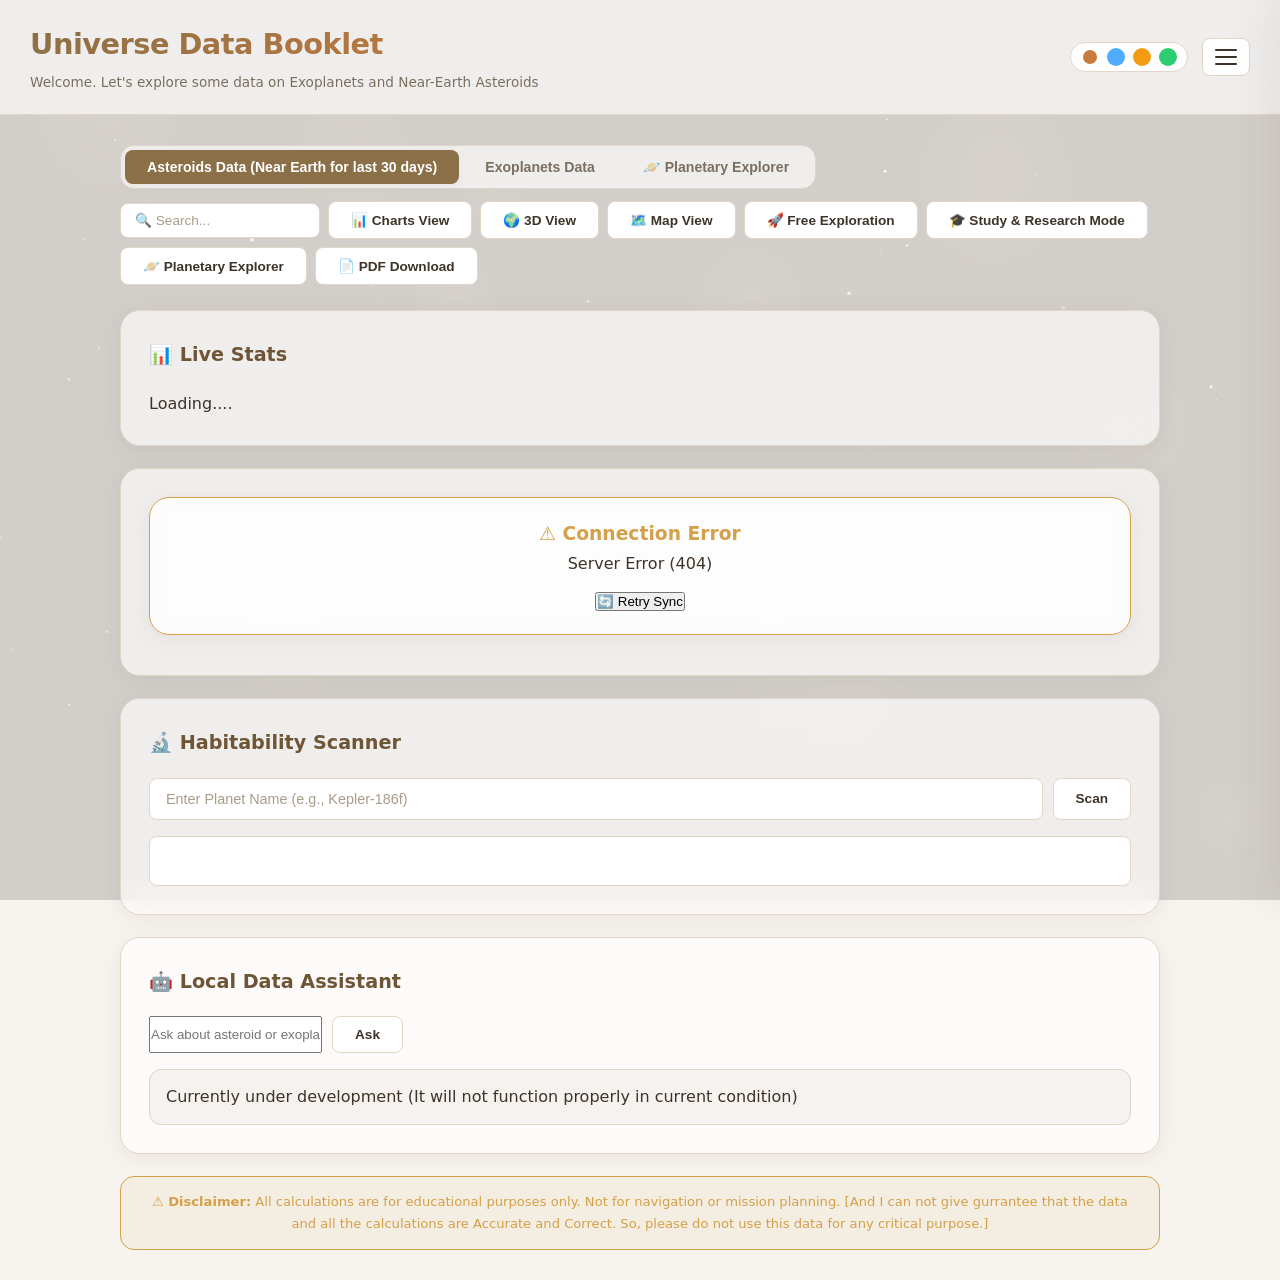
==== src/frontend/index.html @ 30be0bc5 "Render Planetary Explorer as a native in-page tab - Add '🪐 Planetary Explorer' tab to the data-panel" ====
<!DOCTYPE html>
<html lang="en" data-theme="cream">
<head>
    <meta charset="UTF-8">
    <meta name="viewport" content="width=device-width, initial-scale=1.0">
    <title>Universe Data Booklet</title>
    <meta name="description" content="Interactive explorer for Near-Earth Asteroids and Exoplanets">
    <link rel="stylesheet" href="style.css">
</head>
<body>
    <canvas id="cosmos-canvas"></canvas>

    <nav class="topbar">
        <div class="topbar-left">
            <h1>Universe Data Booklet</h1>
            <p>Welcome. Let's explore some data on Exoplanets and Near-Earth Asteroids</p>
        </div>
        <div class="topbar-right">
<div class="theme-switcher">
                <button class="theme-dot active" data-theme="cream" onclick="setTheme('cream')" title="Cream" style="background:#c97b3c"></button>
                <button class="theme-dot" data-theme="neon" onclick="setTheme('neon')" title="Neon" style="background:#4facfe"></button>
                <button class="theme-dot" data-theme="solar" onclick="setTheme('solar')" title="Solar" style="background:#f39c12"></button>
                <button class="theme-dot" data-theme="lab" onclick="setTheme('lab')" title="Lab" style="background:#2ecc71"></button>
            </div>
            <button id="hamburger" class="hamburger" onclick="toggleSidebar()" aria-label="Toggle Settings">
                <span></span><span></span><span></span>
            </button>
        </div>
    </nav>

    <div class="layout">
        <main class="main-content">
            <section class="controls-section">
                <div class="tab-group">
                    <button class="tab-btn active" onclick="switchTab('asteroids')">Asteroids Data (Near Earth for last 30 days)</button>
                    <button class="tab-btn" onclick="switchTab('exoplanets')">Exoplanets Data</button>
                    <button class="tab-btn" onclick="switchTab('planetary')">🪐 Planetary Explorer</button>
                </div>
                <div class="action-group">
                    <input type="text" id="search-input" class="search-input" placeholder="🔍 Search..." oninput="handleSearch(this.value)">
                    <button class="action-btn" onclick="showChart()">📊 Charts View</button>
                    <button class="action-btn" onclick="toggle3DView()">🌍 3D View</button>
                    <button class="action-btn" onclick="showMap()">🗺️ Map View</button>
<button class="action-btn" onclick="openExplorerGame()">🚀 Free Exploration</button>
                <button class="action-btn" onclick="openStudyModal()">🎓 Study & Research Mode</button>
                <button class="action-btn" onclick="switchTab('planetary')">🪐 Planetary Explorer</button>
                <button class="action-btn" onclick="exportPDF()">📄 PDF Download</button>
                </div>
            </section>

            <section class="glass-panel stats-panel">
                <h2>📊 Live Stats</h2>
                <div id="stats-display">Loading....</div>
            </section>

            <section class="glass-panel data-panel">
                <div id="data-container"><div class="skeleton"></div></div>
                <div id="planetary-container" class="planetary-container" style="display:none;">
                    <iframe id="planetary-iframe" class="planetary-iframe" src="/pb/" title="Planetary Explorer (Project Base)" loading="lazy"></iframe>
                </div>
            </section>

            <section class="glass-panel habitability-panel">
                <h2>🔬 Habitability Scanner</h2>
                <div class="scanner-input">
                    <input type="text" id="planet-input" placeholder="Enter Planet Name (e.g., Kepler-186f)">
                    <button class="action-btn scan-btn" onclick="checkHabitability()">Scan</button>
                </div>
                <div id="habitability-result"></div>
            </section>

            <section class="glass-panel local-chat-panel">
                <h2>🤖 Local Data Assistant</h2>
                <div class="scanner-input">
                    <input type="text" id="chat-input" placeholder="Ask about asteroid or exoplanet data...">
                    <button class="action-btn scan-btn" onclick="askLocalChat()">Ask</button>
                </div>
                <div id="chat-result" class="chat-result">Currently under development (It will not function properly in current condition)</div>
            </section>

            <footer class="disclaimer">
                ⚠️ <strong>Disclaimer:</strong> All calculations are for educational purposes only. Not for navigation or mission planning. [And I can not give gurrantee that the data and all the calculations are Accurate and Correct. So, please do not use this data for any critical purpose.]<br>
            </footer>
        </main>

        <aside class="settings-sidebar" id="settings-sidebar">
            <div class="sidebar-header">
                <h2>⚙️ Settings</h2>
                <button class="close-btn" onclick="toggleSidebar()" aria-label="Close">✕</button>
            </div>

            <div class="settings-group">
                <h3>🎨 Themes</h3>
                <div class="density-options">
                    <button class="density-btn theme-btn active" data-theme="cream" onclick="setTheme('cream')">🍦 Cream</button>
                    <button class="density-btn theme-btn" data-theme="neon" onclick="setTheme('neon')">🌃 Neon</button>
                    <button class="density-btn theme-btn" data-theme="solar" onclick="setTheme('solar')">☀️ Solar</button>
                    <button class="density-btn theme-btn" data-theme="lab" onclick="setTheme('lab')">🧪 Lab</button>
                </div>
            </div>

            <div class="settings-group">
                <h3>📐 Density</h3>
                <div class="density-options">
                    <button class="density-btn" onclick="setDensity('comfortable')">Comfortable</button>
                    <button class="density-btn active" onclick="setDensity('compact')">Compact</button>
                </div>
            </div>

            <div class="settings-group">
                <h3>🔔 Notifications</h3>
                <label class="toggle-switch">
                    <input type="checkbox" id="live-updates" checked>
                    <span class="toggle-slider"></span>
                    <span class="toggle-label">Live Updates</span>
                </label>
                <label class="toggle-switch">
                    <input type="checkbox" id="sound-alerts">
                    <span class="toggle-slider"></span>
                    <span class="toggle-label">Sound Alerts</span>
                </label>
            </div>

            <div class="settings-group">
                <P>This website is fully open-source. The full source code is available at My GitHub Repository. To check, review and see the repository; click <a href="https://github.com/MDSUWasi/Universe-Data-Booklet"> Here.</a></P>

            <div class="settings-group">
                <h3>ℹ️ About</h3>
                <p class="about-text">Universe Data Booklet (V10.0.0.0.1)<br>Educational tool for astronomy enthusiasts.<br><br>
                Data sources:<br>
                • NASA NEO API (free & public)<br>
                • NASA Exoplanet Archive (free & public)</p>
            </div>

            <div class="sidebar-footer">
                <small>Made with 💜 for Curiosity & 💜 for Universe</small>
            </div>
        </aside>

        <div class="overlay" id="overlay" onclick="toggleSidebar()"></div>
    </div>

    <div class="modal-overlay" id="detail-modal" onclick="closeModal()">
        <div class="modal-content" onclick="event.stopPropagation()">
            <button class="close-btn modal-close" onclick="closeModal()">✕</button>
            <div id="modal-body"></div>
        </div>
    </div>

    <div class="modal-overlay" id="chart-modal" onclick="closeChartModal()">
        <div class="modal-content modal-lg" onclick="event.stopPropagation()">
            <button class="close-btn modal-close" onclick="closeChartModal()">✕</button>
            <h2 class="modal-title">📊 Charts View</h2>
            <div class="chart-modal-body">
                <canvas id="chart-canvas"></canvas>
            </div>
        </div>
    </div>

    <div class="modal-overlay" id="three-modal" onclick="closeThreeModal()">
        <div class="modal-content modal-lg" onclick="event.stopPropagation()">
            <button class="close-btn modal-close" onclick="closeThreeModal()">✕</button>
            <h2 class="modal-title">🌍 3D View</h2>
            <div class="three-modal-body">
                <div id="three-view-container"></div>
            </div>
        </div>
    </div>

    <div class="modal-overlay" id="map-modal" onclick="closeMapModal()">
        <div class="modal-content modal-lg" onclick="event.stopPropagation()">
            <button class="close-btn modal-close" onclick="closeMapModal()">✕</button>
            <h2 class="modal-title">🗺️ Map View</h2>
            <div class="map-modal-body" id="map-container"></div>
        </div>
    </div>

    <div class="modal-overlay" id="explorer-modal" onclick="closeExplorerGame()">
        <div class="modal-content modal-lg explorer-modal" onclick="event.stopPropagation()">
            <button class="close-btn modal-close" onclick="closeExplorerGame()">✕</button>
            <h2 class="modal-title">🚀 Exploration Game (Currently a prototype)</h2>
            <div class="explorer-layout">
                <div class="explorer-canvas-wrap">
                    <canvas id="explorer-canvas" width="900" height="520"></canvas>
                </div>
                <div class="explorer-sidebar">
                    <div id="explorer-status" class="explorer-status">Use the ship freely and explore the sector.</div>
                    <div class="explorer-mini-panel">
                        <strong>Controls</strong>
                        <p>WASD / Arrow keys to fly</p>
                        <p>Hold Shift for a boost</p>
                        <p>Approach objects to scan them</p>
                        <div class="explorer-sector-buttons">
                            <button class="mini-sector-btn" onclick="setExplorerSector('Solar System')">Solar System</button>
                            <button class="mini-sector-btn" onclick="setExplorerSector('Sirius Expanse')">Sirius Expanse</button>
                            <button class="mini-sector-btn" onclick="setExplorerSector('Kepler Reach')">Kepler Reach</button>
                            <button class="mini-sector-btn" onclick="setExplorerSector('Alpha Sector')">Alpha Sector</button>
                            <button class="mini-sector-btn" onclick="setExplorerSector('Proxima Deep')">Proxima Deep</button>
                            <button class="mini-sector-btn" onclick="setExplorerSector('TRAPPIST Frontier')">TRAPPIST Frontier</button>
                            <button class="mini-sector-btn" onclick="setExplorerSector('Wolf 1061 Region')">Wolf 1061 Region</button>
                            <button class="mini-sector-btn" onclick="setExplorerSector('Outer Reaches')">Outer Reaches</button>
                        </div>
                    </div>
                    <div id="explorer-data" class="explorer-data">Nothing in range.</div>
                    <div id="explorer-log" class="explorer-log"></div>
                    <div id="explorer-upgrades" class="explorer-upgrades">
                        <h4>⚡ Ship Upgrades (Under Development)</h4>
                        <div id="upgrades-panel"></div>
                    </div>
                </div>
            </div>
        </div>
    </div>

    <div class="modal-overlay" id="study-modal" onclick="closeStudyModal()">
        <div class="modal-content modal-lg" onclick="event.stopPropagation()">
            <button class="close-btn modal-close" onclick="closeStudyModal()">✕</button>
            <h2 class="modal-title">🎓 Study & Research Mode</h2>
            <div class="study-tabs">
                <button class="study-tab-btn active" data-tab="flashcards" onclick="switchStudyTab('flashcards')">📚 Flashcards</button>
                <button class="study-tab-btn" data-tab="quiz" onclick="switchStudyTab('quiz')">🧠 Quiz</button>
                <button class="study-tab-btn" data-tab="challenges" onclick="switchStudyTab('challenges')">🎮 Challenges</button>
                <button class="study-tab-btn" data-tab="compare" onclick="switchStudyTab('compare')">⚖️ Compare</button>
                <button class="study-tab-btn" data-tab="progress" onclick="switchStudyTab('progress')">🏆 Progress</button>
                <button class="study-tab-btn" data-tab="discover" onclick="switchStudyTab('discover')">🔬 Discover</button>
            </div>
            <div class="study-body">
                <div class="study-pane" id="study-flashcards"><div id="flashcard-area"><p style="text-align:center;color:var(--text-muted);padding:20px;">Loading...</p></div></div>
                <div class="study-pane" id="study-quiz" style="display:none;"><div id="quiz-area"></div></div>
                <div class="study-pane" id="study-challenges" style="display:none;"><div id="challenges-area"></div></div>
                <div class="study-pane" id="study-compare" style="display:none;"><div id="compare-area"></div></div>
                <div class="study-pane" id="study-progress" style="display:none;"><div id="progress-area"></div></div>
                <div class="study-pane" id="study-discover" style="display:none;"><div id="discover-area"></div></div>
            </div>
        </div>
    </div>

    <script src="lib/chart.min.js"></script>
    <script src="lib/jspdf.min.js"></script>
    <script src="lib/jspdf.autotable.min.js"></script>
    <script src="lib/three.min.js"></script>

    <script src="charts_view.js"></script>
    <script src="three_view.js"></script>

    <script src="animations.js"></script>
    <script src="js/pdf.js"></script>
    <script src="app.js"></script>
    <script src="study.js"></script>

    <script>
        function toggleSidebar() {
            document.getElementById('settings-sidebar').classList.toggle('open');
            document.getElementById('overlay').classList.toggle('active');
            document.getElementById('hamburger').classList.toggle('active');
        }
    </script>
</body>
</html>
---- src/frontend/style.css ----
:root {
  --bg-body: #f7f3ee;
  --bg-main: #fbf8f4;
  --bg-panel: rgba(255, 255, 255, 0.65);
  --bg-panel-solid: #ffffff;
  --bg-sidebar: #efe8de;
  --bg-hover: rgba(180, 150, 120, 0.12);
  --primary: #8b6f47;
  --primary-light: #a8896b;
  --primary-dark: #6d5535;
  --accent: #c97b3c;
  --accent-light: #e09b5e;
  --text-primary: #3d3328;
  --text-secondary: #7a6e5f;
  --text-muted: #a99c89;
  --text-chart: #efe8de;          
  --border-color: #e0d5c7;
  --border-hover: #cbb9a5;
  --chart-grid: rgb(248, 232, 207);  
  --shadow-sm: 0 2px 8px rgba(120, 100, 80, 0.06);
  --shadow-md: 0 4px 20px rgba(120, 100, 80, 0.1);
  --shadow-lg: 0 8px 40px rgba(120, 100, 80, 0.14);
  --radius-sm: 8px;
  --radius-md: 14px;
  --radius-lg: 20px;
  --gradient-title: linear-gradient(135deg, #8b6f47, #c97b3c);
  --success: #5a9e6f;
  --warning: #d4a04a;
  --danger: #c6605a;
}

*, *::before, *::after {
  margin: 0;
  padding: 0;
  box-sizing: border-box;
}

html { 
  scroll-behavior: smooth; 
}

body {
  font-family: 'Inter', 'Segoe UI', system-ui, sans-serif;
  background: var(--bg-body);
  color: var(--text-primary);
  line-height: 1.7;
  min-height: 100vh;
  overflow-x: hidden;
}

#cosmos-canvas {
  position: fixed;
  inset: 0;
  z-index: 0;
  opacity: 0.15;
  pointer-events: none;
}

.topbar {
  display: flex;
  align-items: center;
  justify-content: space-between;
  padding: 20px 30px;
  background: var(--bg-panel);
  backdrop-filter: blur(16px);
  -webkit-backdrop-filter: blur(16px);
  border-bottom: 1px solid var(--border-color);
  position: sticky;
  top: 0;
  z-index: 50;
}

.topbar-left h1 {
  font-size: 1.8rem;
  font-weight: 800;
  background: var(--gradient-title);
  -webkit-background-clip: text;
  -webkit-text-fill-color: transparent;
  background-clip: text;
  letter-spacing: -0.5px;
}

.topbar-left p {
  font-size: 0.85rem;
  color: var(--text-secondary);
  margin-top: 2px;
}

.hamburger {
  display: flex;
  flex-direction: column;
  gap: 5px;
  background: var(--bg-panel-solid);
  border: 1px solid var(--border-color);
  border-radius: var(--radius-sm);
  padding: 10px 12px;
  cursor: pointer;
  z-index: 60;
}

.hamburger span {
  width: 22px;
  height: 2px;
  background: var(--text-primary);
  border-radius: 2px;
  transition: all 0.3s ease;
}

.hamburger:hover {
  border-color: var(--primary);
  box-shadow: var(--shadow-sm);
}

.hamburger.active span:nth-child(1) {
  transform: rotate(45deg) translate(5px, 5px);
}
.hamburger.active span:nth-child(2) {
  opacity: 0;
}
.hamburger.active span:nth-child(3) {
  transform: rotate(-45deg) translate(5px, -5px);
}

.layout {
  display: flex;
  position: relative;
  min-height: calc(100vh - 80px);
}

.main-content {
  flex: 1;
  padding: 30px;
  max-width: 1100px;
  margin: 0 auto;
  width: 100%;
  z-index: 1;
}

.controls-section {
  display: flex;
  align-items: center;
  justify-content: space-between;
  margin-bottom: 25px;
  flex-wrap: wrap;
  gap: 12px;
}

.tab-group {
  display: flex;
  gap: 4px;
  background: var(--bg-panel);
  backdrop-filter: blur(8px);
  border: 1px solid var(--border-color);
  border-radius: var(--radius-md);
  padding: 4px;
}

.tab-btn {
  padding: 9px 22px;
  background: transparent;
  border: none;
  color: var(--text-secondary);
  border-radius: var(--radius-sm);
  cursor: pointer;
  font-size: 0.88rem;
  font-weight: 600;
}

.tab-btn:hover {
  color: var(--text-primary);
  background: var(--bg-hover);
}

.tab-btn.active {
  background: var(--primary);
  color: #fff;
  box-shadow: var(--shadow-sm);
}

.action-btn {
  padding: 10px 22px;
  background: var(--bg-panel-solid);
  border: 1px solid var(--border-color);
  color: var(--text-primary);
  border-radius: var(--radius-sm);
  cursor: pointer;
  font-size: 0.85rem;
  font-weight: 600;
}

.action-btn:hover {
  background: var(--primary);
  color: #fff;
  border-color: var(--primary);
  box-shadow: var(--shadow-md);
  transform: translateY(-1px);
}

.glass-panel {
  background: var(--bg-panel);
  backdrop-filter: blur(14px);
  -webkit-backdrop-filter: blur(14px);
  border: 1px solid var(--border-color);
  border-radius: var(--radius-lg);
  padding: 28px;
  margin-bottom: 22px;
  box-shadow: var(--shadow-md);
}

.glass-panel:hover {
  border-color: var(--border-hover);
  box-shadow: var(--shadow-lg);
}

.glass-panel h2 {
  font-size: 1.2rem;
  font-weight: 700;
  color: var(--primary-dark);
  margin-bottom: 18px;
}

.explorer-modal {
  max-width: 1100px;
}

.explorer-layout {
  display: grid;
  grid-template-columns: 2fr 1fr;
  gap: 18px;
}

.explorer-canvas-wrap {
  background: rgba(15, 25, 42, 0.88);
  border: 1px solid var(--border-color);
  border-radius: 14px;
  overflow: hidden;
}

#explorer-canvas {
  width: 100%;
  height: 520px;
  display: block;
  background: radial-gradient(circle at center, rgba(25, 42, 74, 0.85), rgba(2, 7, 17, 1));
}

.explorer-sidebar {
  display: flex;
  flex-direction: column;
  gap: 12px;
}

.explorer-status,
.explorer-data,
.explorer-log,
.explorer-mini-panel {
  background: rgba(255,255,255,0.04);
  border: 1px solid var(--border-color);
  border-radius: 12px;
  padding: 14px 16px;
  color: var(--text-primary);
  line-height: 1.6;
}

.explorer-status {
  font-weight: 700;
}

.explorer-mini-panel {
  background: rgba(112, 214, 255, 0.06);
}

.explorer-mini-panel strong {
  display: block;
  margin-bottom: 6px;
}

.explorer-sector-buttons {
  display: flex;
  flex-wrap: wrap;
  gap: 8px;
  margin-top: 12px;
}

.mini-sector-btn {
  background: rgba(112, 214, 255, 0.12);
  border: 1px solid var(--border-color);
  border-radius: 999px;
  color: var(--text-primary);
  padding: 7px 12px;
  cursor: pointer;
  font-size: 0.78rem;
}

.mini-sector-btn:hover {
  background: rgba(112, 214, 255, 0.2);
}

.explorer-data h3 {
  margin-bottom: 10px;
  color: var(--primary-dark);
}

.explorer-data .data-grid {
  display: grid;
  gap: 6px;
  font-size: 0.92rem;
}

.explorer-log {
  min-height: 120px;
  max-height: 220px;
  overflow: auto;
}

.explorer-log h4 {
  margin-bottom: 8px;
  color: var(--primary-dark);
}

.explorer-log ul {
  list-style: none;
  display: grid;
  gap: 8px;
  font-size: 0.9rem;
}

.explorer-log li {
  border-bottom: 1px solid rgba(255,255,255,0.06);
  padding-bottom: 5px;
}

.explorer-upgrades {
  background: rgba(126, 240, 163, 0.08);
  border: 1px solid rgba(126, 240, 163, 0.3);
  border-radius: 12px;
  padding: 14px 16px;
  margin-top: 12px;
  color: var(--text-primary);
}

.explorer-upgrades h4 {
  margin-bottom: 10px;
  color: var(--primary-dark);
  font-size: 0.95rem;
}

#upgrades-panel {
  display: grid;
  gap: 10px;
}

.upgrade-item {
  display: flex;
  align-items: center;
  gap: 8px;
  padding: 8px;
  background: rgba(255,255,255,0.06);
  border-radius: 8px;
  font-size: 0.85rem;
}

.upgrade-name {
  flex: 1;
  font-weight: 600;
  color: var(--text-primary);
}

.upgrade-level {
  background: rgba(112, 214, 255, 0.2);
  padding: 3px 8px;
  border-radius: 4px;
  font-size: 0.75rem;
  font-weight: 700;
  color: var(--primary-dark);
}

.upgrade-btn {
  background: rgba(201, 123, 60, 0.3);
  border: 1px solid var(--accent);
  color: var(--accent);
  padding: 4px 8px;
  border-radius: 4px;
  font-size: 0.75rem;
  font-weight: 600;
  cursor: pointer;
  transition: all 0.2s;
}

.upgrade-btn:hover:not(.disabled) {
  background: rgba(201, 123, 60, 0.5);
  transform: translateY(-1px);
}

.upgrade-btn.disabled {
  opacity: 0.5;
  cursor: not-allowed;
  color: var(--text-muted);
  border-color: var(--border-color);
  background: transparent;
}

.local-chat-panel .chat-result {
  margin-top: 16px;
  padding: 14px 16px;
  border-radius: 12px;
  background: rgba(139, 111, 71, 0.06);
  border: 1px solid var(--border-color);
  color: var(--text-primary);
  line-height: 1.6;
}

#stats-display {
  display: grid;
  grid-template-columns: repeat(auto-fit, minmax(160px, 1fr));
  gap: 14px;
}

.stat-card {
  background: var(--bg-panel-solid);
  border: 1px solid var(--border-color);
  border-radius: var(--radius-md);
  padding: 18px 16px;
  text-align: center;
}

.stat-card:hover {
  border-color: var(--primary);
  transform: translateY(-2px);
  box-shadow: var(--shadow-sm);
}

.stat-card .label {
  font-size: 0.75rem;
  color: var(--text-muted);
  text-transform: uppercase;
  letter-spacing: 0.5px;
  margin-bottom: 6px;
}

.stat-card .value {
  font-size: 1.7rem;
  font-weight: 800;
  color: var(--accent);
}

.stat-card .change {
  font-size: 0.78rem;
  margin-top: 4px;
  font-weight: 600;
}

.change.positive { color: var(--success); }
.change.negative { color: var(--danger); }

#data-container {
  min-height: 150px;
}

/* Planetary Explorer (Project Base) embedded as a native in-page tab. */
.planetary-container {
  width: 100%;
}
.planetary-iframe {
  width: 100%;
  height: calc(100vh - 260px);
  min-height: 720px;
  border: 1px solid var(--border-color);
  border-radius: var(--radius-lg);
  background: var(--bg-panel-solid);
  box-shadow: var(--shadow-md);
}
@media (max-width: 900px) {
  .planetary-iframe {
    height: calc(100vh - 320px);
    min-height: 560px;
  }
}

.data-item {
  background: var(--bg-panel-solid);
  border: 1px solid var(--border-color);
  border-left: 3px solid var(--primary);
  border-radius: var(--radius-md);
  padding: 16px 20px;
  margin-bottom: 12px;
}

.data-item:hover {
  border-left-color: var(--accent);
  box-shadow: var(--shadow-sm);
  transform: translateX(3px);
}

.data-item h3 {
  color: var(--primary-dark);
  font-size: 1.05rem;
  margin-bottom: 6px;
}

.data-item p {
  color: var(--text-secondary);
  font-size: 0.9rem;
}

.data-item .metadata {
  display: flex;
  gap: 12px;
  margin-top: 10px;
  flex-wrap: wrap;
}

.data-item .tag {
  background: var(--bg-sidebar);
  color: var(--primary-dark);
  padding: 3px 12px;
  border-radius: 20px;
  font-size: 0.72rem;
  font-weight: 600;
}

.chart-panel {
  height: 380px;
  display: flex;
  align-items: center;
  justify-content: center;
  background: var(--bg-panel-solid);
  border: 1px solid var(--border-color);
  border-radius: var(--radius-md);
}

.chart-panel canvas {
  max-width: 100%;
  max-height: 100%;
}

.scanner-input {
  display: flex;
  gap: 10px;
  margin-bottom: 16px;
}

#planet-input {
  flex: 1;
  padding: 12px 16px;
  background: var(--bg-panel-solid);
  border: 1px solid var(--border-color);
  border-radius: var(--radius-sm);
  color: var(--text-primary);
  font-size: 0.9rem;
}

#planet-input::placeholder {
  color: var(--text-muted);
}

#planet-input:focus {
  border-color: var(--primary);
  box-shadow: 0 0 0 3px rgba(139, 111, 71, 0.1);
  outline: none;
}

.scan-btn {
  white-space: nowrap;
}

#habitability-result {
  padding: 16px;
  border-radius: var(--radius-sm);
  background: var(--bg-panel-solid);
  min-height: 50px;
  border: 1px solid var(--border-color);
}

.result-success { 
  border-color: var(--success); 
  background: rgba(90, 158, 111, 0.08); 
  color: var(--success); 
}
.result-warning { 
  border-color: var(--warning); 
  background: rgba(212, 160, 74, 0.08); 
  color: var(--warning); 
}
.result-danger  { 
  border-color: var(--danger);  
  background: rgba(198, 96, 90, 0.08);  
  color: var(--danger); 
}

.disclaimer {
  background: rgba(212, 160, 74, 0.08);
  border: 1px solid var(--warning);
  color: var(--warning);
  padding: 14px 20px;
  border-radius: var(--radius-md);
  font-size: 0.82rem;
  text-align: center;
  margin-top: 10px;
}

.settings-sidebar {
  position: fixed;
  top: 0;
  right: 0;
  width: 340px;
  max-width: 85vw;
  height: 100vh;
  background: var(--bg-sidebar);
  border-left: 1px solid var(--border-color);
  box-shadow: -8px 0 40px rgba(120, 100, 80, 0.12);
  transform: translateX(100%);
  transition: transform 0.35s cubic-bezier(0.4, 0, 0.2, 1);
  z-index: 200;
  overflow-y: auto;
  display: flex;
  flex-direction: column;
}

.settings-sidebar.open {
  transform: translateX(0);
}

.settings-sidebar::-webkit-scrollbar { 
  width: 6px; 
}
.settings-sidebar::-webkit-scrollbar-track { 
  background: transparent; 
}
.settings-sidebar::-webkit-scrollbar-thumb { 
  background: var(--border-color); border-radius: 3px; 
}

.sidebar-header {
  display: flex;
  align-items: center;
  justify-content: space-between;
  padding: 24px;
  border-bottom: 1px solid var(--border-color);
}

.sidebar-header h2 {
  font-size: 1.25rem;
  font-weight: 700;
  color: var(--primary-dark);
}

.close-btn {
  background: var(--bg-panel-solid);
  border: 1px solid var(--border-color);
  border-radius: 50%;
  width: 34px;
  height: 34px;
  cursor: pointer;
  color: var(--text-secondary);
  font-size: 1rem;
  display: flex;
  align-items: center;
  justify-content: center;
}

.close-btn:hover {
  background: var(--danger);
  color: #fff;
  border-color: var(--danger);
}

.settings-group {
  padding: 22px 24px;
  border-bottom: 1px solid var(--border-color);
}

.settings-group h3 {
  font-size: 0.78rem;
  text-transform: uppercase;
  letter-spacing: 0.8px;
  color: var(--text-muted);
  margin-bottom: 14px;
  font-weight: 700;
}

.density-options {
  display: flex;
  gap: 8px;
}

.density-btn {
  flex: 1;
  padding: 8px;
  background: var(--bg-panel-solid);
  border: 1px solid var(--border-color);
  border-radius: var(--radius-sm);
  cursor: pointer;
  color: var(--text-secondary);
  font-size: 0.82rem;
  font-weight: 500;
}

.density-btn:hover {
  border-color: var(--primary);
}

.density-btn.active {
  background: var(--primary);
  color: #fff;
  border-color: var(--primary);
}

.toggle-switch {
  display: flex;
  align-items: center;
  gap: 12px;
  margin-bottom: 12px;
  cursor: pointer;
}

.toggle-switch input {
  display: none;
}

.toggle-slider {
  width: 42px;
  height: 24px;
  background: var(--border-color);
  border-radius: 12px;
  position: relative;
  flex-shrink: 0;
}

.toggle-slider::after {
  content: '';
  position: absolute;
  top: 3px;
  left: 3px;
  width: 18px;
  height: 18px;
  background: #fff;
  border-radius: 50%;
  box-shadow: 0 1px 4px rgba(0, 0, 0, 0.2);
}

.toggle-switch input:checked + .toggle-slider {
  background: var(--primary);
}

.toggle-switch input:checked + .toggle-slider::after {
  transform: translateX(18px);
}

.toggle-label {
  font-size: 0.88rem;
  color: var(--text-secondary);
}

.about-text {
  font-size: 0.85rem;
  color: var(--text-secondary);
  line-height: 1.6;
}

.sidebar-footer {
  margin-top: auto;
  padding: 20px 24px;
  border-top: 1px solid var(--border-color);
  text-align: center;
}

.sidebar-footer small {
  color: var(--text-muted);
  font-size: 0.78rem;
}

.overlay {
  position: fixed;
  inset: 0;
  background: rgba(60, 50, 40, 0.4);
  backdrop-filter: blur(2px);
  opacity: 0;
  pointer-events: none;
  transition: opacity 0.3s ease;
  z-index: 150;
}

.overlay.active {
  opacity: 1;
  pointer-events: all;
}

@keyframes fadeInUp {
  from { 
    opacity: 0; 
    transform: translateY(12px); 
  }
  to   { 
    opacity: 1; 
    transform: translateY(0); 
  }
}

@keyframes pulse {
  0%, 100% { 
    opacity: 1; 
  }
  50%      { 
    opacity: 0.4; 
  }
}

.loading {
  animation: pulse 1.5s infinite;
  color: var(--text-muted);
}

::-webkit-scrollbar { 
  width: 8px; 
}
::-webkit-scrollbar-track { 
  background: var(--bg-body); 
}
::-webkit-scrollbar-thumb { 
  background: var(--border-color); 
  border-radius: 4px; 
}
::-webkit-scrollbar-thumb:hover { 
  background: var(--primary-light); 
}

button:focus-visible,
input:focus-visible {
  outline: 2px solid var(--accent);
  outline-offset: 2px;
}

@media (max-width: 900px) {
  .main-content { 
    padding: 20px; 
  }
  .topbar { 
    padding: 16px 20px; 
  }
  .topbar-left h1 { 
    font-size: 1.4rem; 
  }
  .topbar-left p { 
    font-size: 0.78rem; 
  }
  .glass-panel { 
    padding: 20px; 
  }
  #stats-display { 
    grid-template-columns: repeat(auto-fit, minmax(130px, 1fr)); 
  }
}

@media (max-width: 600px) {
  .controls-section { 
    flex-direction: column; 
    align-items: stretch; 
  }
  .tab-group { 
    width: 100%; 
  }
  .tab-btn { 
    flex: 1; 
  }
  .action-btn { 
    width: 100%; 
    text-align: center; 
  }
  .scanner-input { 
    flex-direction: column; 
  }
  .scan-btn { 
    width: 100%; 
  }
  #stats-display { 
    grid-template-columns: 1fr 1fr; 
  }
  .stat-card .value { 
    font-size: 1.3rem; 
  }
  .settings-sidebar { 
    width: 100%; 
  }
}

@media (max-width: 400px) {
  #stats-display { 
    grid-template-columns: 1fr; 
  }
  .topbar-left h1 { 
    font-size: 1.2rem; 
  }
}

html[data-theme="neon"] {
  --bg-body: #0b1020;
  --bg-main: #0e1428;
  --bg-panel: rgba(20, 30, 60, 0.6);
  --bg-panel-solid: #141d3a;
  --bg-sidebar: #0d1528;
  --bg-hover: rgba(79, 172, 254, 0.12);
  --primary: #4facfe;
  --primary-light: #7cc4ff;
  --primary-dark: #2d7fd4;
  --accent: #a96bff;
  --accent-light: #c99aff;
  --text-primary: #e8f0ff;
  --text-secondary: #9fb3d1;
  --text-muted: #66789b;
  --text-chart: #e8f0ff;
  --border-color: rgba(120, 160, 220, 0.22);
  --border-hover: rgba(120, 180, 255, 0.45);
  --chart-grid: rgba(120, 160, 220, 0.18);
  --shadow-sm: 0 2px 10px rgba(0, 0, 0, 0.4);
  --shadow-md: 0 6px 24px rgba(0, 0, 0, 0.5);
  --shadow-lg: 0 10px 48px rgba(0, 0, 0, 0.55);
  --gradient-title: linear-gradient(135deg, #4facfe, #a96bff);
  --success: #39d98a;
  --warning: #ffb648;
  --danger: #ff5d73;
}

html[data-theme="solar"] {
  --bg-body: #1a1206;
  --bg-main: #221809;
  --bg-panel: rgba(60, 42, 18, 0.6);
  --bg-panel-solid: #2e2111;
  --bg-sidebar: #201708;
  --bg-hover: rgba(243, 156, 18, 0.14);
  --primary: #f39c12;
  --primary-light: #f7b955;
  --primary-dark: #c47f0a;
  --accent: #e67e22;
  --accent-light: #f0985a;
  --text-primary: #ffe8c7;
  --text-secondary: #c9aa7e;
  --text-muted: #8a704d;
  --text-chart: #ffe8c7;
  --border-color: rgba(200, 150, 60, 0.25);
  --border-hover: rgba(243, 156, 18, 0.5);
  --chart-grid: rgba(200, 150, 60, 0.2);
  --gradient-title: linear-gradient(135deg, #f39c12, #e67e22);
  --success: #6fcf97;
  --warning: #ffb648;
  --danger: #eb5757;
}

html[data-theme="lab"] {
  --bg-body: #071a12;
  --bg-main: #0a2118;
  --bg-panel: rgba(16, 48, 36, 0.6);
  --bg-panel-solid: #0e2b20;
  --bg-sidebar: #081b13;
  --bg-hover: rgba(46, 204, 113, 0.14);
  --primary: #2ecc71;
  --primary-light: #58db91;
  --primary-dark: #1f9d54;
  --accent: #1abc9c;
  --accent-light: #48d9bd;
  --text-primary: #e6f7ee;
  --text-secondary: #9fc7b2;
  --text-muted: #67907c;
  --text-chart: #e6f7ee;
  --border-color: rgba(70, 160, 120, 0.25);
  --border-hover: rgba(46, 204, 113, 0.5);
  --chart-grid: rgba(70, 160, 120, 0.2);
  --gradient-title: linear-gradient(135deg, #2ecc71, #1abc9c);
  --success: #2ecc71;
  --warning: #f1c40f;
  --danger: #e74c3c;
}

.topbar-right {
  display: flex;
  align-items: center;
  gap: 14px;
}

.theme-switcher {
  display: flex;
  gap: 8px;
  background: var(--bg-panel-solid);
  border: 1px solid var(--border-color);
  border-radius: 20px;
  padding: 5px 10px;
}

.theme-dot {
  width: 18px;
  height: 18px;
  border-radius: 50%;
  border: 2px solid transparent;
  cursor: pointer;
  transition: transform 0.2s ease, border-color 0.2s ease;
}

.theme-dot:hover { 
  transform: scale(1.2); 
}
.theme-dot.active { 
  border-color: #fff; 
  box-shadow: 0 0 8px rgba(255,255,255,0.6); 
}

.action-group {
  display: flex;
  align-items: center;
  gap: 8px;
  flex-wrap: wrap;
}

.search-input {
  padding: 9px 14px;
  background: var(--bg-panel-solid);
  border: 1px solid var(--border-color);
  border-radius: var(--radius-sm);
  color: var(--text-primary);
  font-size: 0.85rem;
  min-width: 160px;
}

.search-input::placeholder { 
  color: var(--text-muted); 
}
.search-input:focus {
  border-color: var(--primary);
  box-shadow: 0 0 0 3px rgba(79, 172, 254, 0.15);
  outline: none;
}

#data-container table {
  width: 100%;
  border-collapse: collapse;
  font-size: 0.88rem;
}

#data-container thead th {
  text-align: left;
  padding: 12px 14px;
  background: var(--bg-sidebar);
  color: var(--text-secondary);
  font-weight: 700;
  text-transform: uppercase;
  font-size: 0.72rem;
  letter-spacing: 0.5px;
  border-bottom: 2px solid var(--border-color);
}

#data-container tbody td {
  padding: 11px 14px;
  border-bottom: 1px solid var(--border-color);
  color: var(--text-primary);
}

#data-container tbody tr { 
  cursor: pointer; 
  transition: background 0.2s ease; 
}
#data-container tbody tr:hover { 
  background: var(--bg-hover); 
}

.badge {
  display: inline-block;
  padding: 3px 12px;
  border-radius: 20px;
  font-size: 0.72rem;
  font-weight: 700;
}

.badge.danger { 
  background: var(--danger); 
  color: #fff; 
}
.badge.success { 
  background: var(--success); 
  color: #07131c; 
}

.skeleton {
  height: 56px;
  border-radius: var(--radius-md);
  background: linear-gradient(90deg, var(--bg-hover) 25%, var(--bg-panel-solid) 50%, var(--bg-hover) 75%);
  background-size: 200% 100%;
  animation: shimmer 1.4s ease-in-out infinite;
  margin-bottom: 10px;
}

@keyframes shimmer {
  0% { 
    background-position: 200% 0; 
  }
  100% { 
    background-position: -200% 0; 
  }
}

.three-panel {
  height: 480px;
  position: relative;
  overflow: hidden;
  background: radial-gradient(ellipse at center, var(--bg-panel-solid), var(--bg-body));
}

#three-view-container {
  width: 100%;
  height: 100%;
  cursor: grab;
  position: relative;
}

#three-view-container:active { 
  cursor: grabbing; 
}

/* Controls/ theme and UI for three.js.*/ 

.three-tooltip {
  position: absolute;
  pointer-events: none;
  z-index: 10;
  background: rgba(15, 20, 35, 0.92);
  color: #fff;
  border: 1px solid rgba(255,255,255,0.2);
  border-radius: 8px;
  padding: 8px 12px;
  font-size: 0.78rem;
  max-width: 240px;
  box-shadow: 0 6px 24px rgba(0,0,0,0.4);
  backdrop-filter: blur(4px);
}

.three-tt-name {
  font-weight: 700;
  font-size: 0.85rem;
  margin-bottom: 4px;
  color: #ffd27f;
}

.three-tt-row {
  color: #cfd8ea;
  line-height: 1.5;
}

.three-tt-hint {
  margin-top: 6px;
  font-size: 0.7rem;
  color: rgba(255,255,255,0.45);
  font-style: italic;
}

.three-legend {
  position: absolute;
  bottom: 12px;
  left: 12px;
  z-index: 9;
  background: rgba(15, 20, 35, 0.75);
  border: 1px solid rgba(255,255,255,0.15);
  border-radius: 10px;
  padding: 10px 14px;
  font-size: 0.72rem;
  color: #cfd8ea;
  pointer-events: none;
  backdrop-filter: blur(4px);
  line-height: 1.6;
}

.three-legend-item {
  display: flex;
  align-items: center;
  gap: 7px;
}

.three-legend-item .dot {
  width: 10px;
  height: 10px;
  border-radius: 50%;
  flex-shrink: 0;
}

.three-legend-note {
  margin-top: 6px;
  font-size: 0.66rem;
  color: rgba(255,255,255,0.5);
  border-top: 1px solid rgba(255,255,255,0.12);
  padding-top: 6px;
}

.three-controls {
  position: absolute;
  top: 10px;
  right: 10px;
  z-index: 9;
  display: flex;
  align-items: center;
  gap: 5px;
  background: rgba(15, 20, 35, 0.75);
  border: 1px solid rgba(255,255,255,0.15);
  border-radius: 10px;
  padding: 6px 8px;
  backdrop-filter: blur(4px);
}

.three-ctl-btn {
  background: transparent;
  border: 1px solid rgba(255,255,255,0.2);
  color: #cfd8ea;
  border-radius: 6px;
  padding: 4px 8px;
  font-size: 0.72rem;
  cursor: pointer;
  transition: all 0.2s ease;
}

.three-ctl-btn:hover {
  background: rgba(255,255,255,0.15);
  border-color: #ffd27f;
  color: #ffd27f;
}

.three-ctl-btn.off {
  opacity: 0.5;
}

.three-ctl-speed {
  color: #ffd27f;
  font-size: 0.72rem;
  font-weight: 700;
  min-width: 34px;
  text-align: center;
}

.modal-overlay {
  position: fixed;
  inset: 0;
  background: rgba(0, 0, 0, 0.55);
  backdrop-filter: blur(4px);
  -webkit-backdrop-filter: blur(4px);
  opacity: 0;
  pointer-events: none;
  transition: opacity 0.3s ease;
  z-index: 300;
  display: flex;
  align-items: center;
  justify-content: center;
}

.modal-overlay.open {
  opacity: 1;
  pointer-events: all;
}

.modal-content {
  background: var(--bg-panel-solid);
  border: 1px solid var(--border-color);
  border-radius: var(--radius-lg);
  padding: 32px;
  max-width: 520px;
  width: 90%;
  max-height: 80vh;
  overflow-y: auto;
  position: relative;
  box-shadow: var(--shadow-lg);
  transform: translateY(12px);
  transition: transform 0.3s ease;
}

.modal-overlay.open .modal-content { 
  transform: translateY(0); 
}

.modal-content.modal-lg {
  max-width: 860px;
  width: 92%;
  padding: 28px;
}

.modal-title {
  color: var(--primary-dark);
  font-size: 1.25rem;
  font-weight: 700;
  margin-bottom: 16px;
  padding-right: 36px;
}

.chart-modal-body,
.three-modal-body,
.map-modal-body {
  width: 100%;
  height: 460px;
  background: var(--bg-panel);
  border: 1px solid var(--border-color);
  border-radius: var(--radius-md);
  overflow: hidden;
  position: relative;
}

.map-modal-body canvas {
  width: 100%;
  height: 100%;
  display: block;
}

@media (max-width: 600px) {
  .chart-modal-body,
  .three-modal-body,
  .map-modal-body { 
    height: 320px; 
  }
  .modal-content.modal-lg { 
    width: 96%; 
    padding: 20px; 
  }
}

.modal-close {
  position: absolute;
  top: 14px;
  right: 14px;
}

.modal-content h2 {
  color: var(--primary-dark);
  margin-bottom: 18px;
  font-size: 1.4rem;
}

.detail-grid {
  display: grid;
  grid-template-columns: 1fr 1fr;
  gap: 10px;
}

.detail-grid > div {
  background: var(--bg-panel);
  border: 1px solid var(--border-color);
  border-radius: var(--radius-sm);
  padding: 10px 14px;
  display: flex;
  flex-direction: column;
  gap: 4px;
}

.detail-label {
  font-size: 0.7rem;
  text-transform: uppercase;
  letter-spacing: 0.5px;
  color: var(--text-muted);
  font-weight: 700;
}

@media (max-width: 600px) {
  .detail-grid { 
    grid-template-columns: 1fr; 
  }
  .action-group { 
    width: 100%; 
  }
  .search-input { 
    flex: 1; 
    min-width: 120px; 
  }
}

/* This part is only for study */

.study-tabs {
  display: flex;
  gap: 4px;
  flex-wrap: wrap;
  background: var(--bg-panel);
  border: 1px solid var(--border-color);
  border-radius: var(--radius-md);
  padding: 4px;
  margin-bottom: 18px;
}

.study-tab-btn {
  padding: 8px 14px;
  background: transparent;
  border: none;
  color: var(--text-secondary);
  border-radius: var(--radius-sm);
  cursor: pointer;
  font-size: 0.8rem;
  font-weight: 600;
  transition: all 0.2s ease;
}

.study-tab-btn:hover {
  color: var(--text-primary);
  background: var(--bg-hover);
}

.study-tab-btn.active {
  background: var(--primary);
  color: #fff;
  box-shadow: var(--shadow-sm);
}

.study-body {
  min-height: 360px;
  max-height: 60vh;
  overflow-y: auto;
  padding-right: 4px;
}

#flashcard-area {
  display: flex;
  flex-direction: column;
  align-items: center;
  padding: 10px 0;
}

.flashcard {
  width: 100%;
  max-width: 420px;
  height: 240px;
  perspective: 1000px;
  cursor: pointer;
  margin-bottom: 18px;
}

.flashcard-inner {
  position: relative;
  width: 100%;
  height: 100%;
  text-align: center;
  transition: transform 0.6s;
  transform-style: preserve-3d;
}

.flashcard.flipped .flashcard-inner {
  transform: rotateY(180deg);
}

.flashcard-face {
  position: absolute;
  width: 100%;
  height: 100%;
  backface-visibility: hidden;
  -webkit-backface-visibility: hidden;
  display: flex;
  flex-direction: column;
  align-items: center;
  justify-content: center;
  border-radius: var(--radius-md);
  border: 1px solid var(--border-color);
  box-shadow: var(--shadow-md);
  padding: 20px;
}

.flashcard-front {
  background: linear-gradient(135deg, var(--bg-panel-solid), var(--bg-sidebar));
}

.flashcard-back {
  background: linear-gradient(135deg, var(--primary), var(--primary-dark));
  color: #fff;
  transform: rotateY(180deg);
}

.flashcard-hint {
  position: absolute;
  top: 10px;
  right: 14px;
  font-size: 0.68rem;
  color: var(--text-muted);
}

.flashcard-title {
  font-size: 1.5rem;
  font-weight: 800;
  color: var(--primary-dark);
}

.flashcard-back .flashcard-title {
  color: #fff;
}

.flashcard-body {
  font-size: 0.98rem;
  line-height: 2;
  font-weight: 600;
}

.flashcard-nav {
  display: flex;
  align-items: center;
  gap: 14px;
}

.flashcard-counter {
  font-size: 0.85rem;
  color: var(--text-secondary);
  font-weight: 600;
}

.quiz-progress {
  height: 6px;
  background: var(--bg-sidebar);
  border-radius: 3px;
  margin-bottom: 14px;
  overflow: hidden;
}

.quiz-progress-bar {
  height: 100%;
  background: var(--accent);
  border-radius: 3px;
  transition: width 0.4s ease;
}

.quiz-meta {
  font-size: 0.82rem;
  color: var(--text-muted);
  font-weight: 600;
  margin-bottom: 10px;
}

.quiz-question {
  font-size: 1.1rem;
  font-weight: 700;
  color: var(--text-primary);
  margin-bottom: 16px;
  line-height: 1.5;
}

.quiz-options {
  display: grid;
  grid-template-columns: 1fr 1fr;
  gap: 10px;
  margin-bottom: 14px;
}

.quiz-option {
  padding: 12px 16px;
  background: var(--bg-panel-solid);
  border: 1px solid var(--border-color);
  border-radius: var(--radius-sm);
  color: var(--text-primary);
  font-size: 0.88rem;
  font-weight: 600;
  cursor: pointer;
  text-align: left;
  transition: all 0.2s ease;
}

.quiz-option:hover {
  border-color: var(--accent);
  transform: translateY(-1px);
}

.quiz-option.correct {
  background: var(--success);
  color: #fff;
  border-color: var(--success);
}

.quiz-option.wrong {
  background: var(--danger);
  color: #fff;
  border-color: var(--danger);
}

.quiz-feedback {
  padding: 12px 16px;
  border-radius: var(--radius-sm);
  font-size: 0.9rem;
  margin-bottom: 10px;
}

.quiz-feedback.ok {
  background: rgba(90, 158, 111, 0.12);
  color: var(--success);
  border: 1px solid var(--success);
}

.quiz-feedback.bad {
  background: rgba(198, 96, 90, 0.12);
  color: var(--danger);
  border: 1px solid var(--danger);
}

.result-ring {
  width: 110px;
  height: 110px;
  border-radius: 50%;
  background: conic-gradient(var(--accent) var(--pct), var(--bg-sidebar) 0);
  display: flex;
  align-items: center;
  justify-content: center;
  margin: 16px auto;
}

.result-ring span {
  width: 82px;
  height: 82px;
  background: var(--bg-panel-solid);
  border-radius: 50%;
  display: flex;
  align-items: center;
  justify-content: center;
  font-weight: 800;
  font-size: 1.3rem;
  color: var(--primary-dark);
}

.compare-picker {
  display: flex;
  flex-wrap: wrap;
  gap: 8px;
  justify-content: center;
  margin-bottom: 8px;
}

.compare-chip {
  padding: 7px 14px;
  background: var(--bg-panel-solid);
  border: 1px solid var(--border-color);
  border-radius: 20px;
  color: var(--text-secondary);
  font-size: 0.8rem;
  cursor: pointer;
  transition: all 0.2s ease;
}

.compare-chip:hover {
  border-color: var(--accent);
}

.compare-chip.active {
  background: var(--primary);
  color: #fff;
  border-color: var(--primary);
}

#compare-chart-wrap {
  position: relative;
  background: var(--bg-panel);
  border: 1px solid var(--border-color);
  border-radius: var(--radius-md);
  padding: 10px;
}

.progress-list {
  display: flex;
  flex-direction: column;
  gap: 10px;
  margin-bottom: 14px;
}

.progress-card {
  background: var(--bg-panel-solid);
  border: 1px solid var(--border-color);
  border-radius: var(--radius-md);
  padding: 14px 18px;
}

.progress-name {
  font-weight: 700;
  color: var(--primary-dark);
  font-size: 0.92rem;
  margin-bottom: 4px;
}

.progress-score {
  font-size: 0.85rem;
  color: var(--text-secondary);
  margin-bottom: 8px;
}

.progress-bar {
  height: 6px;
  background: var(--bg-sidebar);
  border-radius: 3px;
  overflow: hidden;
  margin-bottom: 6px;
}

.progress-bar div {
  height: 100%;
  background: var(--accent);
  border-radius: 3px;
}

.discover-list {
  display: flex;
  flex-direction: column;
  gap: 12px;
}

.discover-card {
  display: flex;
  gap: 14px;
  background: var(--bg-panel-solid);
  border: 1px solid var(--border-color);
  border-left: 3px solid var(--accent);
  border-radius: var(--radius-md);
  padding: 16px;
  transition: all 0.2s ease;
}

.discover-card:hover {
  transform: translateX(3px);
  box-shadow: var(--shadow-sm);
  border-left-color: var(--primary);
}

.discover-icon {
  font-size: 1.6rem;
  flex-shrink: 0;
}

.discover-title {
  font-weight: 700;
  color: var(--primary-dark);
  margin-bottom: 4px;
  font-size: 0.95rem;
}

.discover-body {
  color: var(--text-primary);
  font-size: 0.88rem;
  line-height: 1.6;
}

.discover-detail {
  color: var(--text-muted);
  font-size: 0.78rem;
  margin-top: 4px;
  font-style: italic;
}

@media (max-width: 600px) {
  .quiz-options { 
    grid-template-columns: 1fr; 
  }
  .flashcard { 
    height: 200px; 
  }
  .study-tab-btn { 
    padding: 7px 10px; 
    font-size: 0.72rem; 
  }
}
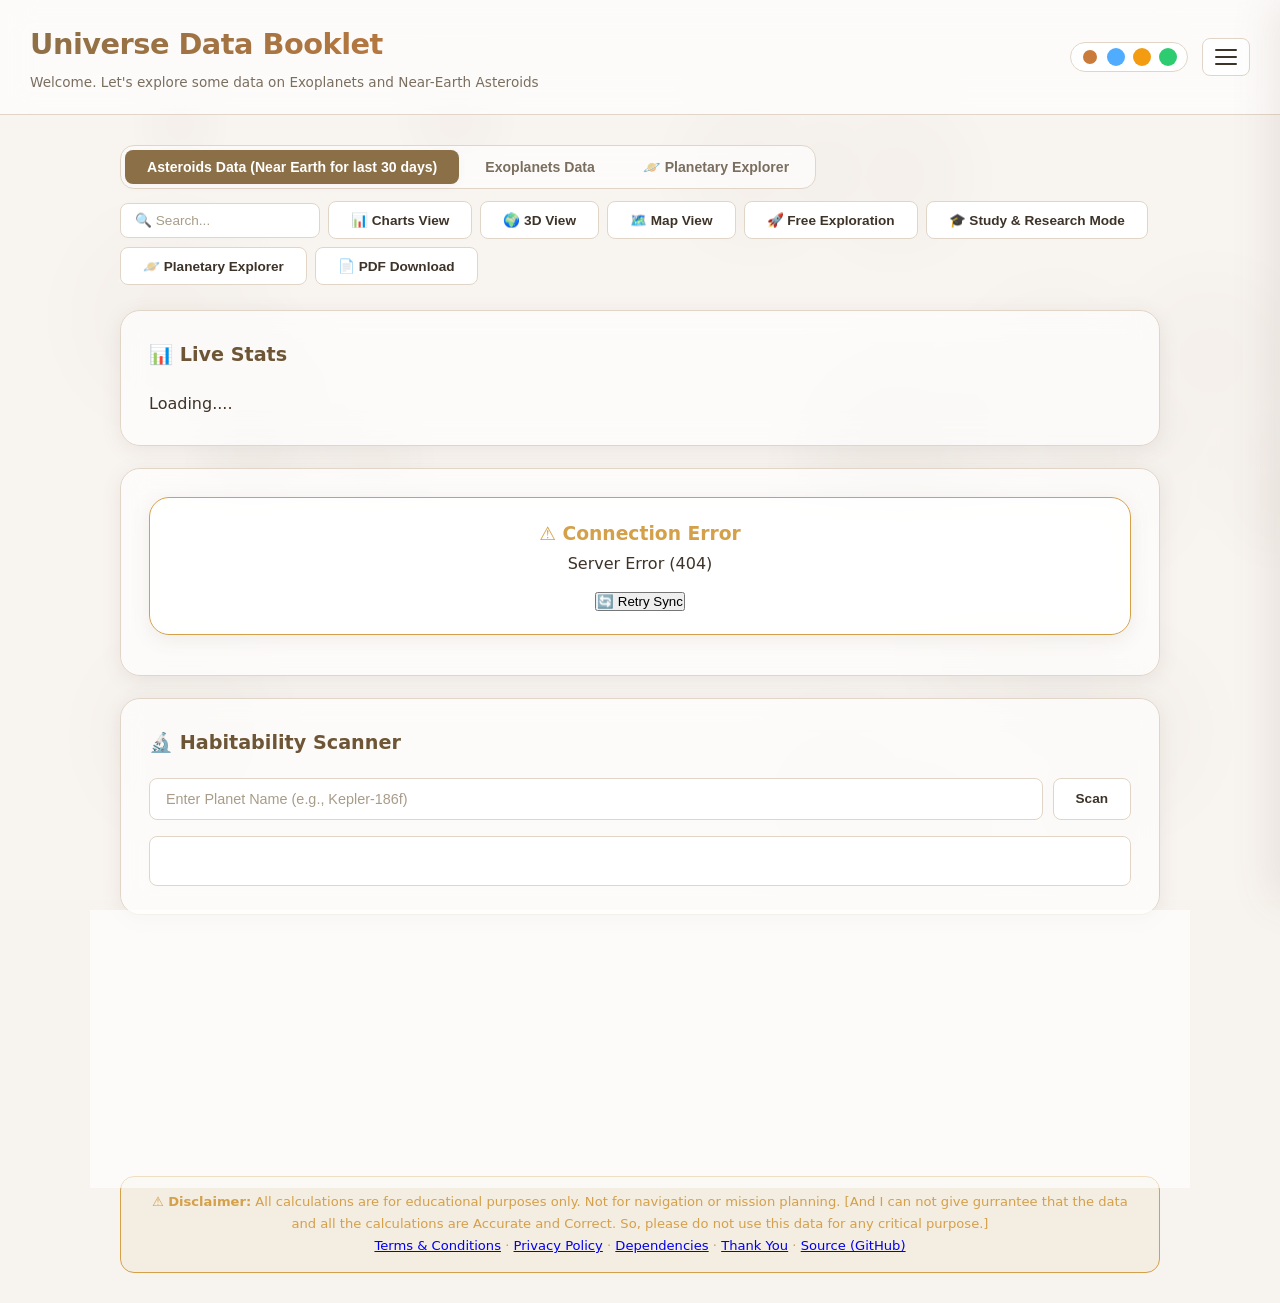
==== commit f5fb8a06: "Add Terms & Conditions and Privacy Policy subpages - Create docs/terms.md and docs/docs/privacy.md b" ====
--- a/src/frontend/index.html
+++ b/src/frontend/index.html
@@ -80,6 +80,11 @@
 
             <footer class="disclaimer">
                 ⚠️ <strong>Disclaimer:</strong> All calculations are for educational purposes only. Not for navigation or mission planning. [And I can not give gurrantee that the data and all the calculations are Accurate and Correct. So, please do not use this data for any critical purpose.]<br>
+                <a href="/terms" class="footer-link">Terms &amp; Conditions</a> ·
+                <a href="/privacy" class="footer-link">Privacy Policy</a> ·
+                <a href="/dependencies" class="footer-link">Dependencies</a> ·
+                <a href="/thank-you" class="footer-link">Thank You</a> ·
+                <a href="https://github.com/MDSUWasi/Universe-Data-Booklet" class="footer-link" target="_blank" rel="noopener">Source (GitHub)</a>
             </footer>
         </main>
 
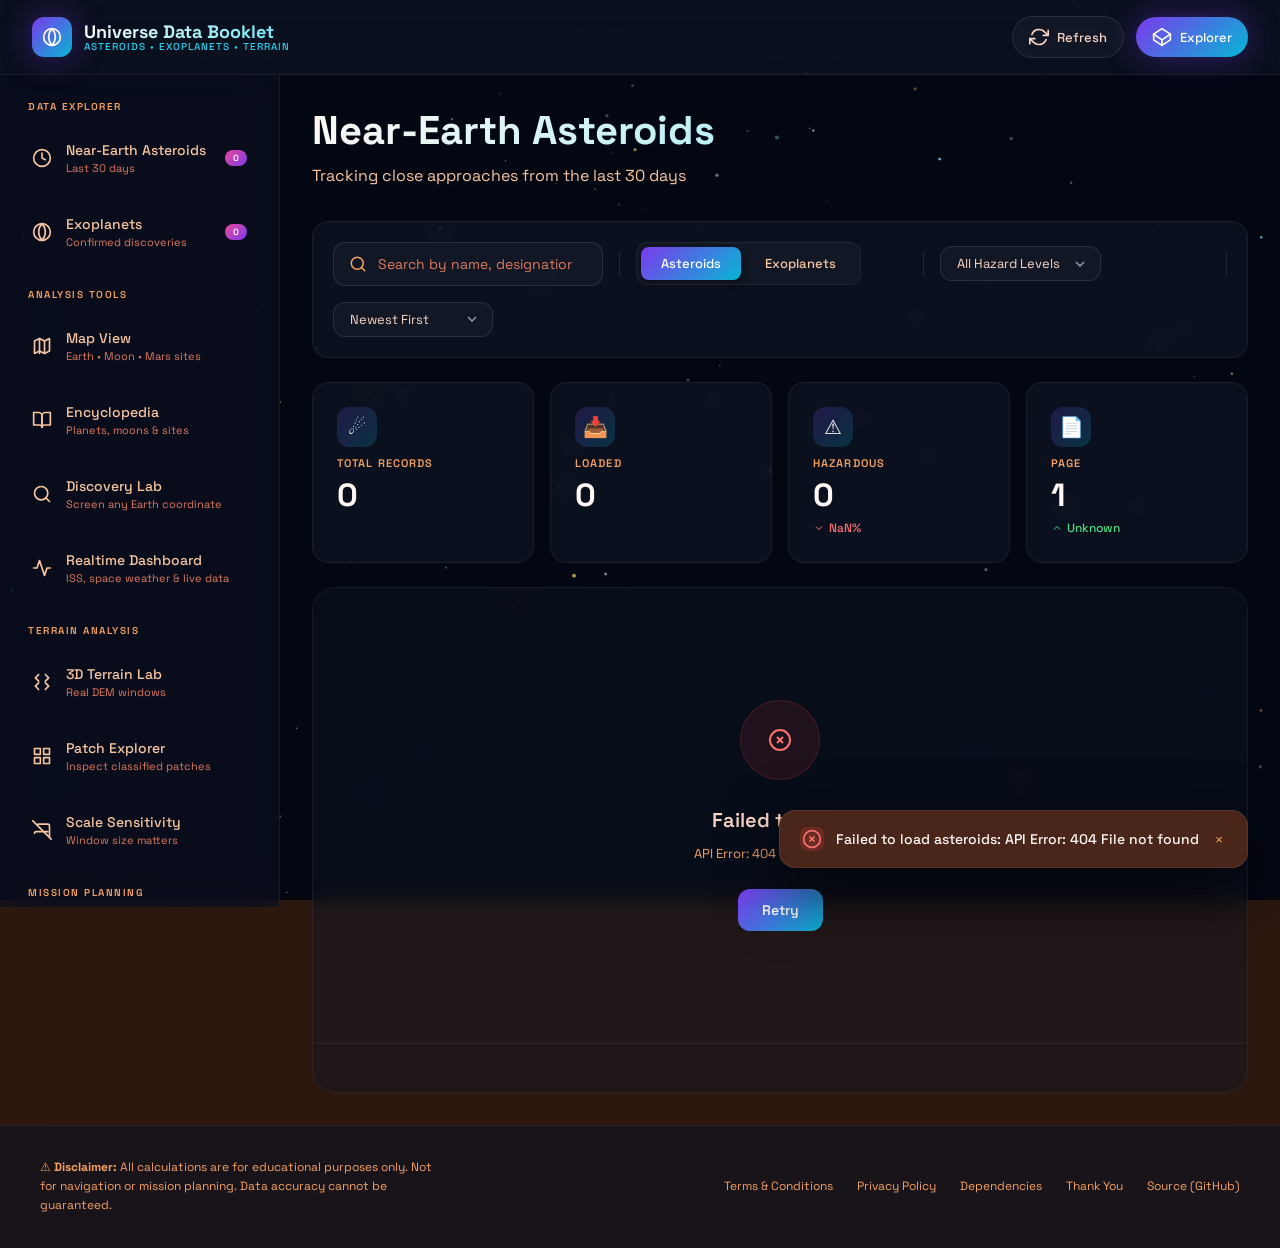
==== commit 22b22948: "New Base Basic Base created" ====
--- a/src/frontend/index.html
+++ b/src/frontend/index.html
@@ -1,264 +1,1074 @@
 <!DOCTYPE html>
-<html lang="en" data-theme="cream">
+<html lang="en" data-theme="dark">
 <head>
-    <meta charset="UTF-8">
-    <meta name="viewport" content="width=device-width, initial-scale=1.0">
-    <title>Universe Data Booklet</title>
-    <meta name="description" content="Interactive explorer for Near-Earth Asteroids and Exoplanets">
-    <link rel="stylesheet" href="style.css">
+  <meta charset="UTF-8">
+  <meta name="viewport" content="width=device-width, initial-scale=1.0">
+  <meta name="description" content="Universe Data Booklet - Interactive explorer for Near-Earth Asteroids, Exoplanets, and Planetary Terrain">
+  <title>Universe Data Booklet</title>
+  <link rel="preconnect" href="https://fonts.googleapis.com">
+  <link rel="preconnect" href="https://fonts.gstatic.com" crossorigin>
+  <link href="https://fonts.googleapis.com/css2?family=Space+Grotesk:wght@300;400;500;600;700&family=JetBrains+Mono:wght@400;500;600;700&display=swap" rel="stylesheet">
+  <link rel="stylesheet" href="style.css">
+  <link rel="stylesheet" href="lib/leaflet.css">
+  <script src="lib/leaflet.js"></script>
+  <script src="lib/three.min.js"></script>
+  <script src="lib/chart.min.js"></script>
 </head>
 <body>
-    <canvas id="cosmos-canvas"></canvas>
-
-    <nav class="topbar">
-        <div class="topbar-left">
-            <h1>Universe Data Booklet</h1>
-            <p>Welcome. Let's explore some data on Exoplanets and Near-Earth Asteroids</p>
-        </div>
-        <div class="topbar-right">
-<div class="theme-switcher">
-                <button class="theme-dot active" data-theme="cream" onclick="setTheme('cream')" title="Cream" style="background:#c97b3c"></button>
-                <button class="theme-dot" data-theme="neon" onclick="setTheme('neon')" title="Neon" style="background:#4facfe"></button>
-                <button class="theme-dot" data-theme="solar" onclick="setTheme('solar')" title="Solar" style="background:#f39c12"></button>
-                <button class="theme-dot" data-theme="lab" onclick="setTheme('lab')" title="Lab" style="background:#2ecc71"></button>
-            </div>
-            <button id="hamburger" class="hamburger" onclick="toggleSidebar()" aria-label="Toggle Settings">
-                <span></span><span></span><span></span>
-            </button>
-        </div>
-    </nav>
-
-    <div class="layout">
-        <main class="main-content">
-            <section class="controls-section">
-                <div class="tab-group">
-                    <button class="tab-btn active" onclick="switchTab('asteroids')">Asteroids Data (Near Earth for last 30 days)</button>
-                    <button class="tab-btn" onclick="switchTab('exoplanets')">Exoplanets Data</button>
-                    <button class="tab-btn" onclick="switchTab('planetary')">🪐 Planetary Explorer</button>
+  <canvas id="stars-canvas" aria-hidden="true"></canvas>
+  
+  <div class="app">
+    <header class="navbar" role="banner">
+      <div class="nav-left">
+        <a href="#" class="nav-brand" aria-label="Universe Data Booklet Home">
+          <div class="nav-brand-icon" aria-hidden="true">
+            <svg width="20" height="20" viewBox="0 0 24 24" fill="none" stroke="currentColor" stroke-width="2" stroke-linecap="round" stroke-linejoin="round">
+              <circle cx="12" cy="12" r="10"></circle>
+              <path d="M12 2a15.3 15.3 0 0 1 4 10 15.3 15.3 0 0 1-4 10 15.3 15.3 0 0 1-4-10 15.3 15.3 0 0 1 4-10z"></path>
+            </svg>
+          </div>
+          <div class="nav-brand-text">
+            <span class="nav-brand-title">Universe Data Booklet</span>
+            <span class="nav-brand-tagline">Asteroids • Exoplanets • Terrain</span>
+          </div>
+        </a>
+      </div>
+      
+      <div class="nav-actions">
+        <button class="nav-btn" id="btn-refresh" aria-label="Refresh data" title="Refresh data">
+          <svg class="nav-btn-icon" viewBox="0 0 24 24" fill="none" stroke="currentColor" stroke-width="2" stroke-linecap="round" stroke-linejoin="round" aria-hidden="true">
+            <path d="M23 4v6h-6"></path>
+            <path d="M1 20v-6h6"></path>
+            <path d="M3.51 9a9 9 0 0 1 14.85-3.36L23 10M1 14l4.64 4.36A9 9 0 0 0 20.49 15"></path>
+          </svg>
+          <span class="nav-btn-text">Refresh</span>
+        </button>
+        
+        <button class="nav-btn primary" id="btn-explorer" aria-label="Open 3D Explorer" title="3D Explorer">
+          <svg class="nav-btn-icon" viewBox="0 0 24 24" fill="none" stroke="currentColor" stroke-width="2" stroke-linecap="round" stroke-linejoin="round" aria-hidden="true">
+            <polygon points="12 2 22 8.5 22 15.5 12 22 2 15.5 2 8.5 12 2"></polygon>
+            <line x1="12" y1="22" x2="12" y2="15.5"></line>
+            <polyline points="22 8.5 12 15.5 2 8.5"></polyline>
+          </svg>
+          <span class="nav-btn-text">Explorer</span>
+        </button>
+        
+        <button class="nav-btn mobile-menu-btn" id="btn-menu" aria-label="Open navigation menu" aria-expanded="false" aria-controls="sidebar">
+          <svg class="nav-btn-icon" viewBox="0 0 24 24" fill="none" stroke="currentColor" stroke-width="2" stroke-linecap="round" stroke-linejoin="round" aria-hidden="true">
+            <line x1="3" y1="12" x2="21" y2="12"></line>
+            <line x1="3" y1="6" x2="21" y2="6"></line>
+            <line x1="3" y1="18" x2="21" y2="18"></line>
+          </svg>
+        </button>
+      </div>
+    </header>
+    
+    <div class="main">
+      <aside class="sidebar" id="sidebar" role="navigation" aria-label="Main navigation">
+        <div class="sidebar-section">
+          <span class="sidebar-section-title">Data Explorer</span>
+          <button class="nav-item" data-view="asteroids" role="tab" aria-selected="true">
+            <span class="nav-item-icon" aria-hidden="true">
+              <svg width="20" height="20" viewBox="0 0 24 24" fill="none" stroke="currentColor" stroke-width="2" stroke-linecap="round" stroke-linejoin="round">
+                <circle cx="12" cy="12" r="10"></circle>
+                <path d="M12 6v6l4 2"></path>
+              </svg>
+            </span>
+            <div class="nav-item-content">
+              <span class="nav-item-label">Near-Earth Asteroids</span>
+              <span class="nav-item-desc">Last 30 days</span>
+            </div>
+            <span class="nav-item-badge" id="asteroid-count">0</span>
+          </button>
+          <button class="nav-item" data-view="exoplanets" role="tab" aria-selected="false">
+            <span class="nav-item-icon" aria-hidden="true">
+              <svg width="20" height="20" viewBox="0 0 24 24" fill="none" stroke="currentColor" stroke-width="2" stroke-linecap="round" stroke-linejoin="round">
+                <circle cx="12" cy="12" r="10"></circle>
+                <path d="M12 2a15.3 15.3 0 0 1 4 10 15.3 15.3 0 0 1-4 10 15.3 15.3 0 0 1-4-10 15.3 15.3 0 0 1 4-10z"></path>
+              </svg>
+            </span>
+            <div class="nav-item-content">
+              <span class="nav-item-label">Exoplanets</span>
+              <span class="nav-item-desc">Confirmed discoveries</span>
+            </div>
+            <span class="nav-item-badge" id="exoplanet-count">0</span>
+          </button>
+        </div>
+        
+        <div class="sidebar-section">
+          <span class="sidebar-section-title">Analysis Tools</span>
+          <button class="nav-item" data-modal="map" role="button">
+            <span class="nav-item-icon" aria-hidden="true">
+              <svg width="20" height="20" viewBox="0 0 24 24" fill="none" stroke="currentColor" stroke-width="2" stroke-linecap="round" stroke-linejoin="round">
+                <polygon points="3 6 9 3 15 6 21 3 21 18 15 21 9 18 3 21"></polygon>
+                <line x1="9" y1="3" x2="9" y2="21"></line>
+                <line x1="15" y1="6" x2="15" y2="21"></line>
+              </svg>
+            </span>
+            <div class="nav-item-content">
+              <span class="nav-item-label">Map View</span>
+              <span class="nav-item-desc">Earth • Moon • Mars sites</span>
+            </div>
+          </button>
+          <button class="nav-item" data-modal="encyclopedia" role="button">
+            <span class="nav-item-icon" aria-hidden="true">
+              <svg width="20" height="20" viewBox="0 0 24 24" fill="none" stroke="currentColor" stroke-width="2" stroke-linecap="round" stroke-linejoin="round">
+                <path d="M2 3h6a4 4 0 0 1 4 4v14a3 3 0 0 0-3-3H2z"></path>
+                <path d="M22 3h-6a4 4 0 0 0-4 4v14a3 3 0 0 1 3-3h7z"></path>
+              </svg>
+            </span>
+            <div class="nav-item-content">
+              <span class="nav-item-label">Encyclopedia</span>
+              <span class="nav-item-desc">Planets, moons & sites</span>
+            </div>
+          </button>
+          <button class="nav-item" data-modal="discovery" role="button">
+            <span class="nav-item-icon" aria-hidden="true">
+              <svg width="20" height="20" viewBox="0 0 24 24" fill="none" stroke="currentColor" stroke-width="2" stroke-linecap="round" stroke-linejoin="round">
+                <circle cx="11" cy="11" r="8"></circle>
+                <line x1="21" y1="21" x2="16.65" y2="16.65"></line>
+              </svg>
+            </span>
+            <div class="nav-item-content">
+              <span class="nav-item-label">Discovery Lab</span>
+              <span class="nav-item-desc">Screen any Earth coordinate</span>
+            </div>
+          </button>
+          <button class="nav-item" data-modal="realtime" role="button">
+            <span class="nav-item-icon" aria-hidden="true">
+              <svg width="20" height="20" viewBox="0 0 24 24" fill="none" stroke="currentColor" stroke-width="2" stroke-linecap="round" stroke-linejoin="round">
+                <polyline points="22 12 18 12 15 21 9 3 6 12 2 12"></polyline>
+              </svg>
+            </span>
+            <div class="nav-item-content">
+              <span class="nav-item-label">Realtime Dashboard</span>
+              <span class="nav-item-desc">ISS, space weather & live data</span>
+            </div>
+          </button>
+        </div>
+        
+        <div class="sidebar-section">
+          <span class="sidebar-section-title">Terrain Analysis</span>
+          <button class="nav-item" data-modal="terrain" role="button">
+            <span class="nav-item-icon" aria-hidden="true">
+              <svg width="20" height="20" viewBox="0 0 24 24" fill="none" stroke="currentColor" stroke-width="2" stroke-linecap="round" stroke-linejoin="round">
+                <path d="M8 3 4 7l4 4"></path>
+                <path d="M16 3 20 7l-4 4"></path>
+                <path d="M8 21 4 17l4-4"></path>
+                <path d="M16 21 20 17l-4-4"></path>
+              </svg>
+            </span>
+            <div class="nav-item-content">
+              <span class="nav-item-label">3D Terrain Lab</span>
+              <span class="nav-item-desc">Real DEM windows</span>
+            </div>
+          </button>
+          <button class="nav-item" data-modal="patches" role="button">
+            <span class="nav-item-icon" aria-hidden="true">
+              <svg width="20" height="20" viewBox="0 0 24 24" fill="none" stroke="currentColor" stroke-width="2" stroke-linecap="round" stroke-linejoin="round">
+                <rect x="3" y="3" width="7" height="7"></rect>
+                <rect x="14" y="3" width="7" height="7"></rect>
+                <rect x="3" y="14" width="7" height="7"></rect>
+                <rect x="14" y="14" width="7" height="7"></rect>
+              </svg>
+            </span>
+            <div class="nav-item-content">
+              <span class="nav-item-label">Patch Explorer</span>
+              <span class="nav-item-desc">Inspect classified patches</span>
+            </div>
+          </button>
+          <button class="nav-item" data-modal="scale" role="button">
+            <span class="nav-item-icon" aria-hidden="true">
+              <svg width="20" height="20" viewBox="0 0 24 24" fill="none" stroke="currentColor" stroke-width="2" stroke-linecap="round" stroke-linejoin="round">
+                <line x1="1" y1="1" x2="23" y2="23"></line>
+                <path d="M21 21V7a2 2 0 0 0-2-2H7"></path>
+                <path d="M3 16a2 2 0 0 1 2-2h14"></path>
+              </svg>
+            </span>
+            <div class="nav-item-content">
+              <span class="nav-item-label">Scale Sensitivity</span>
+              <span class="nav-item-desc">Window size matters</span>
+            </div>
+          </button>
+        </div>
+        
+        <div class="sidebar-section">
+          <span class="sidebar-section-title">Mission Planning</span>
+          <button class="nav-item" data-modal="calculator" role="button">
+            <span class="nav-item-icon" aria-hidden="true">
+              <svg width="20" height="20" viewBox="0 0 24 24" fill="none" stroke="currentColor" stroke-width="2" stroke-linecap="round" stroke-linejoin="round">
+                <circle cx="12" cy="12" r="10"></circle>
+                <line x1="12" y1="8" x2="12" y2="16"></line>
+                <line x1="8" y1="12" x2="16" y2="12"></line>
+              </svg>
+            </span>
+            <div class="nav-item-content">
+              <span class="nav-item-label">Terrain Comparison</span>
+              <span class="nav-item-desc">Compare terrain metrics</span>
+            </div>
+          </button>
+          <button class="nav-item" data-modal="planner" role="button">
+            <span class="nav-item-icon" aria-hidden="true">
+              <svg width="20" height="20" viewBox="0 0 24 24" fill="none" stroke="currentColor" stroke-width="2" stroke-linecap="round" stroke-linejoin="round">
+                <rect x="3" y="4" width="18" height="18" rx="2" ry="2"></rect>
+                <line x1="16" y1="2" x2="16" y2="6"></line>
+                <line x1="8" y1="2" x2="8" y2="6"></line>
+                <line x1="3" y1="10" x2="21" y2="10"></line>
+              </svg>
+            </span>
+            <div class="nav-item-content">
+              <span class="nav-item-label">Explore Mission</span>
+              <span class="nav-item-desc">Design a campaign</span>
+            </div>
+          </button>
+          <button class="nav-item" data-modal="compare" role="button">
+            <span class="nav-item-icon" aria-hidden="true">
+              <svg width="20" height="20" viewBox="0 0 24 24" fill="none" stroke="currentColor" stroke-width="2" stroke-linecap="round" stroke-linejoin="round">
+                <path d="M18 13v6a2 2 0 0 1-2 2H5a2 2 0 0 1-2-2V8a2 2 0 0 1 2-2h6"></path>
+                <polyline points="15 3 21 3 21 9"></polyline>
+                <line x1="10" y1="14" x2="21" y2="3"></line>
+              </svg>
+            </span>
+            <div class="nav-item-content">
+              <span class="nav-item-label">Full Comparison</span>
+              <span class="nav-item-desc">Terrain numbers</span>
+            </div>
+          </button>
+        </div>
+        
+        <div class="sidebar-section">
+          <span class="sidebar-section-title">Learning</span>
+          <button class="nav-item" data-modal="study" role="button">
+            <span class="nav-item-icon" aria-hidden="true">
+              <svg width="20" height="20" viewBox="0 0 24 24" fill="none" stroke="currentColor" stroke-width="2" stroke-linecap="round" stroke-linejoin="round">
+                <path d="M2 3h6a4 4 0 0 1 4 4v14a3 3 0 0 0-3-3H2z"></path>
+                <path d="M22 3h-6a4 4 0 0 0-4 4v14a3 3 0 0 1 3-3h7z"></path>
+              </svg>
+            </span>
+            <div class="nav-item-content">
+              <span class="nav-item-label">Study Mode</span>
+              <span class="nav-item-desc">Flashcards, quiz & challenges</span>
+            </div>
+          </button>
+        </div>
+        
+        <div class="sidebar-footer">
+          <div class="theme-selector">
+            <span class="theme-selector-label">Theme</span>
+            <div class="theme-options" role="radiogroup" aria-label="Color theme">
+              <button class="theme-option" data-theme="terracota" role="radio" aria-checked="true">
+                <span class="theme-option-swatch" style="background: linear-gradient(135deg, #e07a5f, #f4a261);"></span>
+                <span>Terracota</span>
+              </button>
+            </div>
+          </div>
+          
+          <div style="display: flex; flex-direction: column; gap: 0.5rem; padding-top: 1rem; border-top: 1px solid rgba(255,255,255,0.06);">
+            <a href="/dependencies" class="footer-link" style="text-align: center; padding: 0.5rem;">Dependencies</a>
+            <a href="/thank-you" class="footer-link" style="text-align: center; padding: 0.5rem;">Thank You</a>
+            <a href="https://github.com/MDSUWasi/Universe-Data-Booklet" class="footer-link" target="_blank" rel="noopener" style="text-align: center; padding: 0.5rem;">Source on GitHub</a>
+          </div>
+        </div>
+</aside>
+
+      <main class="content" role="main">
+        <div class="page-header">
+          <h1 class="page-title" id="page-title">Near-Earth Asteroids</h1>
+          <p class="page-subtitle" id="page-subtitle">Tracking close approaches from the last 30 days</p>
+        </div>
+        
+        <div class="toolbar" role="search" aria-label="Data tools">
+          <div class="toolbar-group">
+            <div class="search-input-wrapper">
+              <svg class="search-input-icon" viewBox="0 0 24 24" fill="none" stroke="currentColor" stroke-width="2" stroke-linecap="round" stroke-linejoin="round" aria-hidden="true">
+                <circle cx="11" cy="11" r="8"></circle>
+                <line x1="21" y1="21" x2="16.65" y2="16.65"></line>
+              </svg>
+              <input type="search" class="search-input" id="search-input" placeholder="Search by name, designation..." aria-label="Search asteroids or exoplanets" autocomplete="off">
+            </div>
+          </div>
+          
+          <div class="toolbar-divider" aria-hidden="true"></div>
+          
+          <div class="toolbar-group">
+            <div class="tab-group" role="tablist" aria-label="Data source">
+              <button class="tab-btn active" role="tab" aria-selected="true" data-tab="asteroids" id="tab-asteroids">Asteroids</button>
+              <button class="tab-btn" role="tab" aria-selected="false" data-tab="exoplanets" id="tab-exoplanets">Exoplanets</button>
+            </div>
+          </div>
+          
+          <div class="toolbar-divider" aria-hidden="true"></div>
+          
+          <div class="toolbar-group">
+            <select class="filter-select" id="filter-hazard" aria-label="Filter by hazard level">
+              <option value="">All Hazard Levels</option>
+              <option value="hazardous">Hazardous Only</option>
+              <option value="safe">Safe Only</option>
+            </select>
+          </div>
+          
+          <div class="toolbar-divider" aria-hidden="true"></div>
+          
+          <div class="toolbar-group">
+            <select class="filter-select" id="filter-sort" aria-label="Sort order">
+              <option value="date-desc">Newest First</option>
+              <option value="date-asc">Oldest First</option>
+              <option value="diameter-desc">Largest First</option>
+              <option value="diameter-asc">Smallest First</option>
+              <option value="velocity-desc">Fastest First</option>
+              <option value="velocity-asc">Slowest First</option>
+            </select>
+          </div>
+        </div>
+        
+        <div class="stats-grid" id="stats-grid" aria-label="Statistics">
+        </div>
+        
+        <section class="data-panel" aria-label="Data table">
+          <div class="data-table-wrapper">
+            <table class="data-table" id="data-table">
+              <thead>
+                <tr id="table-head"></tr>
+              </thead>
+              <tbody id="table-body">
+              </tbody>
+            </table>
+          </div>
+          
+          <div class="pagination" id="pagination" aria-label="Pagination">
+          </div>
+</section>
+      </main>
+    </div>
+
+      <div class="sidebar-overlay" id="sidebar-overlay" aria-hidden="true"></div>
+
+    <footer class="footer" role="contentinfo">
+      <div class="footer-content">
+        <p class="footer-disclaimer">
+          ⚠️ <strong>Disclaimer:</strong> All calculations are for educational purposes only. Not for navigation or mission planning. Data accuracy cannot be guaranteed.
+        </p>
+        <div class="footer-links">
+          <a href="/terms" class="footer-link">Terms & Conditions</a>
+          <a href="/privacy" class="footer-link">Privacy Policy</a>
+          <a href="/dependencies" class="footer-link">Dependencies</a>
+          <a href="/thank-you" class="footer-link">Thank You</a>
+          <a href="https://github.com/MDSUWasi/Universe-Data-Booklet" class="footer-link" target="_blank" rel="noopener">Source (GitHub)</a>
+        </div>
+      </div>
+    </footer>
+  </div>
+
+  <div class="toast-container" id="toast-container" aria-live="polite" aria-atomic="true"></div>
+
+  <!-- ==================== MODALS ==================== -->
+  
+  <!-- Map View Modal -->
+  <div class="modal-overlay" id="modal-map" role="dialog" aria-modal="true" aria-labelledby="modal-map-title">
+    <div class="modal modal-wide">
+      <header class="modal-header">
+        <h2 class="modal-title" id="modal-map-title">
+          <span class="modal-title-icon" style="background: linear-gradient(135deg, rgba(6,182,212,0.2), rgba(20,184,166,0.2)); color: var(--color-aurora-400);">
+            <svg width="18" height="18" viewBox="0 0 24 24" fill="none" stroke="currentColor" stroke-width="2">
+              <polygon points="3 6 9 3 15 6 21 3 21 18 15 21 9 18 3 21"></polygon>
+              <line x1="9" y1="3" x2="9" y2="21"></line>
+              <line x1="15" y1="6" x2="15" y2="21"></line>
+            </svg>
+          </span>
+          Map View
+        </h2>
+        <button class="modal-close" aria-label="Close map view">
+          <svg width="20" height="20" viewBox="0 0 24 24" fill="none" stroke="currentColor" stroke-width="2" stroke-linecap="round" stroke-linejoin="round">
+            <line x1="18" y1="6" x2="6" y2="18"></line>
+            <line x1="6" y1="6" x2="18" y2="18"></line>
+          </svg>
+        </button>
+      </header>
+      <div class="modal-body">
+        <p class="modal-intro">Interactive map of catalogued landing sites across Earth, Moon, and Mars. Click markers or use the sidebar to explore terrain metrics.</p>
+        
+        <div style="display: grid; grid-template-columns: 280px 1fr; gap: 1rem; height: 500px;">
+          <div style="display: flex; flex-direction: column; gap: 1rem;">
+            <div style="display: flex; gap: 0.5rem; flex-wrap: wrap;" role="group" aria-label="Planetary body filters">
+              <button class="btn btn-sm" data-layer="earth" aria-pressed="true" style="background: linear-gradient(135deg, rgba(34,197,94,0.2), rgba(34,197,94,0.1)); border-color: rgba(34,197,94,0.3); color: var(--color-success-400);">● Earth</button>
+              <button class="btn btn-sm" data-layer="moon" aria-pressed="false" style="background: linear-gradient(135deg, rgba(107,114,128,0.2), rgba(107,114,128,0.1)); border-color: rgba(107,114,128,0.3); color: var(--color-space-400);">○ Moon</button>
+              <button class="btn btn-sm" data-layer="mars" aria-pressed="false" style="background: linear-gradient(135deg, rgba(239,68,68,0.2), rgba(239,68,68,0.1)); border-color: rgba(239,68,68,0.3); color: var(--color-danger-400);">▲ Mars</button>
+            </div>
+            
+            <div style="display: flex; gap: 0.5rem; flex-wrap: wrap;">
+              <button class="btn btn-sm btn-secondary" id="map-fit">⤢ Fit All</button>
+              <button class="btn btn-sm btn-secondary" id="map-tiles">◇ Basemap</button>
+            </div>
+            
+            <div style="background: rgba(255,255,255,0.02); border: 1px solid rgba(255,255,255,0.04); border-radius: var(--radius-md); padding: 1rem; font-size: 0.75rem; color: var(--color-space-400); line-height: 1.6;">
+              <strong style="color: var(--color-space-100);">Legend</strong>
+              <div style="display: flex; flex-direction: column; gap: 0.5rem; margin-top: 0.5rem;">
+                <div style="display: flex; align-items: center; gap: 0.5rem;"><span style="width: 10px; height: 10px; border-radius: 50%; background: #4E8C6E;"></span> Earth sites</div>
+                <div style="display: flex; align-items: center; gap: 0.5rem;"><span style="width: 10px; height: 10px; border-radius: 50%; background: #C9821A;"></span> Moon sites</div>
+                <div style="display: flex; align-items: center; gap: 0.5rem;"><span style="width: 10px; height: 10px; border-radius: 50%; background: #F08080;"></span> Mars sites</div>
+              </div>
+            </div>
+            
+            <div style="flex: 1; overflow-y: auto;">
+              <h4 style="font-size: 0.75rem; font-weight: 600; text-transform: uppercase; letter-spacing: 0.1em; color: var(--color-space-500); margin-bottom: 0.75rem;">All Sites</h4>
+              <div id="map-sites-list" style="display: flex; flex-direction: column; gap: 0.5rem;"></div>
+            </div>
+          </div>
+          
+          <div style="position: relative; border-radius: var(--radius-lg); overflow: hidden; border: 1px solid rgba(255,255,255,0.06); background: #0a0f1a;">
+            <div id="map" style="width: 100%; height: 100%;"></div>
+            <div id="map-detail" style="position: absolute; bottom: 1rem; left: 1rem; right: 1rem; background: rgba(12,18,34,0.95); backdrop-filter: blur(10px); border: 1px solid rgba(255,255,255,0.08); border-radius: var(--radius-md); padding: 1rem; transform: translateY(100%); opacity: 0; transition: var(--transition-base);">
+              <div style="display: flex; justify-content: space-between; align-items: flex-start; margin-bottom: 0.75rem;">
+                <div>
+                  <h4 id="map-detail-name" style="font-family: var(--font-display); font-weight: 600; color: var(--color-space-50);"></h4>
+                  <p id="map-detail-body" style="font-size: 0.75rem; color: var(--color-space-400);"></p>
                 </div>
-                <div class="action-group">
-                    <input type="text" id="search-input" class="search-input" placeholder="🔍 Search..." oninput="handleSearch(this.value)">
-                    <button class="action-btn" onclick="showChart()">📊 Charts View</button>
-                    <button class="action-btn" onclick="toggle3DView()">🌍 3D View</button>
-                    <button class="action-btn" onclick="showMap()">🗺️ Map View</button>
-<button class="action-btn" onclick="openExplorerGame()">🚀 Free Exploration</button>
-                <button class="action-btn" onclick="openStudyModal()">🎓 Study & Research Mode</button>
-                <button class="action-btn" onclick="switchTab('planetary')">🪐 Planetary Explorer</button>
-                <button class="action-btn" onclick="exportPDF()">📄 PDF Download</button>
+                <button class="btn btn-ghost btn-sm" id="map-detail-close">✕</button>
+              </div>
+              <div id="map-detail-metrics" style="display: grid; grid-template-columns: repeat(2, 1fr); gap: 0.5rem; font-size: 0.75rem;"></div>
+            </div>
+          </div>
+        </div>
+      </div>
+    </div>
+  </div>
+
+  <!-- Encyclopedia Modal -->
+  <div class="modal-overlay" id="modal-encyclopedia" role="dialog" aria-modal="true" aria-labelledby="modal-encyclopedia-title">
+    <div class="modal modal-wide">
+      <header class="modal-header">
+        <h2 class="modal-title" id="modal-encyclopedia-title">
+          <span class="modal-title-icon" style="background: linear-gradient(135deg, rgba(124,58,237,0.2), rgba(168,85,247,0.2)); color: var(--color-nebula-400);">
+            <svg width="18" height="18" viewBox="0 0 24 24" fill="none" stroke="currentColor" stroke-width="2">
+              <path d="M2 3h6a4 4 0 0 1 4 4v14a3 3 0 0 0-3-3H2z"></path>
+              <path d="M22 3h-6a4 4 0 0 0-4 4v14a3 3 0 0 1 3-3h7z"></path>
+            </svg>
+          </span>
+          Planetary Encyclopedia
+        </h2>
+        <button class="modal-close" aria-label="Close encyclopedia">
+          <svg width="20" height="20" viewBox="0 0 24 24" fill="none" stroke="currentColor" stroke-width="2">
+            <line x1="18" y1="6" x2="6" y2="18"></line>
+            <line x1="6" y1="6" x2="18" y2="18"></line>
+          </svg>
+        </button>
+      </header>
+      <div class="modal-body">
+        <p class="modal-intro">Browse planets, moons, and diverse terrain candidate sites across the Solar System. Each body lists multiple regions for exploration.</p>
+        <div id="encyclopedia-content" style="display: grid; grid-template-columns: repeat(auto-fill, minmax(280px, 1fr)); gap: 1rem;"></div>
+      </div>
+    </div>
+  </div>
+
+  <!-- Discovery Lab Modal -->
+  <div class="modal-overlay" id="modal-discovery" role="dialog" aria-modal="true" aria-labelledby="modal-discovery-title">
+    <div class="modal modal-wide">
+      <header class="modal-header">
+        <h2 class="modal-title" id="modal-discovery-title">
+          <span class="modal-title-icon" style="background: linear-gradient(135deg, rgba(6,182,212,0.2), rgba(20,184,166,0.2)); color: var(--color-aurora-400);">
+            <svg width="18" height="18" viewBox="0 0 24 24" fill="none" stroke="currentColor" stroke-width="2">
+              <circle cx="11" cy="11" r="8"></circle>
+              <line x1="21" y1="21" x2="16.65" y2="16.65"></line>
+            </svg>
+          </span>
+          Discovery Lab
+        </h2>
+        <button class="modal-close" aria-label="Close discovery lab">
+          <svg width="20" height="20" viewBox="0 0 24 24" fill="none" stroke="currentColor" stroke-width="2">
+            <line x1="18" y1="6" x2="6" y2="18"></line>
+            <line x1="6" y1="6" x2="18" y2="18"></line>
+          </svg>
+        </button>
+      </header>
+      <div class="modal-body">
+        <p class="modal-intro">Enter any <strong>Earth</strong> coordinate. We sample a 3×3 elevation grid from the <a href="https://open-meteo.com/en/docs/elevation-api" target="_blank" rel="noopener" style="color: var(--color-aurora-400);">Open-Meteo elevation API</a> and estimate local slope and relief <em>in your browser</em>. Results are cached to avoid repeat requests.</p>
+        
+        <div style="display: grid; grid-template-columns: 1fr 1fr; gap: 1.5rem; align-items: start;">
+          <div>
+            <h3 style="font-family: var(--font-display); font-size: 1rem; font-weight: 600; margin-bottom: 1rem; color: var(--color-space-100);">Coordinate Input</h3>
+            <div class="input-row">
+              <div class="input-group">
+                <label class="input-label" for="disc-lat">Latitude</label>
+                <input type="number" class="input" id="disc-lat" step="0.0001" placeholder="-77.6" min="-90" max="90" aria-label="Latitude in decimal degrees">
+              </div>
+              <div class="input-group">
+                <label class="input-label" for="disc-lng">Longitude</label>
+                <input type="number" class="input" id="disc-lng" step="0.0001" placeholder="162.2" min="-180" max="180" aria-label="Longitude in decimal degrees">
+              </div>
+            </div>
+            <div style="display: flex; gap: 0.75rem; margin-top: 1rem; flex-wrap: wrap;">
+              <button class="btn btn-primary" id="disc-run">
+                <svg width="16" height="16" viewBox="0 0 24 24" fill="none" stroke="currentColor" stroke-width="2">
+                  <circle cx="11" cy="11" r="8"></circle>
+                  <line x1="21" y1="21" x2="16.65" y2="16.65"></line>
+                </svg>
+                Analyze Terrain
+              </button>
+              <button class="btn btn-secondary" id="disc-random">
+                <svg width="16" height="16" viewBox="0 0 24 24" fill="none" stroke="currentColor" stroke-width="2">
+                  <polyline points="17 3 5 17 11 11 17 21"></polyline>
+                  <path d="M21 21V7a2 2 0 0 0-2-2H7"></path>
+                </svg>
+                Surprise Me
+              </button>
+            </div>
+            
+            <details style="margin-top: 1.5rem; padding: 1rem; background: rgba(255,255,255,0.02); border: 1px solid rgba(255,255,255,0.04); border-radius: var(--radius-md);">
+              <summary style="cursor: pointer; font-weight: 500; color: var(--color-space-300); display: flex; align-items: center; gap: 0.5rem;">
+                <svg width="16" height="16" viewBox="0 0 24 24" fill="none" stroke="currentColor" stroke-width="2">
+                  <circle cx="12" cy="12" r="3"></circle>
+                  <path d="M12 1v2M12 21v2M4.22 4.22l1.42 1.42M18.36 18.36l1.42 1.42M1 12h2M21 12h2M4.22 19.78l1.42-1.42M18.36 5.64l1.42-1.42"></path>
+                </svg>
+                Smart Cache Internals <span id="cache-summary" style="font-family: var(--font-mono); font-size: 0.75rem; color: var(--color-aurora-400);"></span>
+              </summary>
+              <div class="cache-grid" style="display: grid; grid-template-columns: repeat(2, 1fr); gap: 0.75rem; margin-top: 1rem; padding-top: 1rem; border-top: 1px solid rgba(255,255,255,0.06);">
+                <div><span style="color: var(--color-space-500);">Hits:</span> <strong id="cache-hits" style="font-family: var(--font-mono); color: var(--color-success-400);">0</strong></div>
+                <div><span style="color: var(--color-space-500);">Misses:</span> <strong id="cache-misses" style="font-family: var(--font-mono); color: var(--color-danger-400);">0</strong></div>
+                <div><span style="color: var(--color-space-500);">Entries:</span> <strong id="cache-entries" style="font-family: var(--font-mono); color: var(--color-nebula-400);">0</strong></div>
+                <div><span style="color: var(--color-space-500);">In-flight:</span> <strong id="cache-live" style="font-family: var(--font-mono); color: var(--color-solar-400);">0</strong></div>
+              </div>
+              <button class="btn btn-ghost btn-sm" style="margin-top: 1rem;" id="disc-cache-clear">Clear Cache</button>
+            </details>
+          </div>
+          
+          <div>
+            <h3 style="font-family: var(--font-display); font-size: 1rem; font-weight: 600; margin-bottom: 1rem; color: var(--color-space-100);">Analysis Result</h3>
+            <div id="disc-result" style="min-height: 300px; background: rgba(255,255,255,0.02); border: 1px solid rgba(255,255,255,0.04); border-radius: var(--radius-lg); padding: 1.5rem; display: flex; flex-direction: column; gap: 1rem;">
+              <div class="disc-placeholder" style="display: flex; flex-direction: column; align-items: center; justify-content: center; height: 100%; text-align: center; color: var(--color-space-500);">
+                <svg width="48" height="48" viewBox="0 0 24 24" fill="none" stroke="currentColor" stroke-width="1.5" style="margin-bottom: 1rem; opacity: 0.5;">
+                  <circle cx="11" cy="11" r="8"></circle>
+                  <line x1="21" y1="21" x2="16.65" y2="16.65"></line>
+                </svg>
+                <p style="max-width: 25ch;">Awaiting coordinates… discoveries are screened, not guessed — we only claim what open data can support.</p>
+              </div>
+            </div>
+          </div>
+        </div>
+      </div>
+    </div>
+  </div>
+
+  <!-- Realtime Dashboard Modal -->
+  <div class="modal-overlay" id="modal-realtime" role="dialog" aria-modal="true" aria-labelledby="modal-realtime-title">
+    <div class="modal modal-wide">
+      <header class="modal-header">
+        <h2 class="modal-title" id="modal-realtime-title">
+          <span class="modal-title-icon" style="background: linear-gradient(135deg, rgba(245,158,11,0.2), rgba(251,191,36,0.2)); color: var(--color-solar-400);">
+            <svg width="18" height="18" viewBox="0 0 24 24" fill="none" stroke="currentColor" stroke-width="2">
+              <circle cx="12" cy="12" r="10"></circle>
+              <polyline points="12 6 12 12 16 14"></polyline>
+            </svg>
+          </span>
+          Realtime Dashboard
+        </h2>
+        <div style="display: flex; gap: 0.5rem;">
+          <button class="btn btn-ghost btn-sm" id="realtime-refresh" aria-label="Refresh live data">
+            <svg width="16" height="16" viewBox="0 0 24 24" fill="none" stroke="currentColor" stroke-width="2">
+              <path d="M23 4v6h-6"></path>
+              <path d="M1 20v-6h6"></path>
+              <path d="M3.51 9a9 9 0 0 1 14.85-3.36L23 10M1 14l4.64 4.36A9 9 0 0 0 20.49 15"></path>
+            </svg>
+          </button>
+          <button class="modal-close" aria-label="Close realtime dashboard">
+            <svg width="20" height="20" viewBox="0 0 24 24" fill="none" stroke="currentColor" stroke-width="2">
+              <line x1="18" y1="6" x2="6" y2="18"></line>
+              <line x1="6" y1="6" x2="18" y2="18"></line>
+            </svg>
+          </button>
+        </div>
+      </header>
+      <div class="modal-body">
+        <p class="modal-intro">Live data from free public APIs: Open Notify (ISS, astronauts), NASA (APOD, EONET, InSight Mars weather, DONKI space weather), and USGS (earthquakes). No API keys required.</p>
+        <div id="realtime-content" style="display: grid; grid-template-columns: repeat(auto-fit, minmax(300px, 1fr)); gap: 1rem;"></div>
+      </div>
+    </div>
+  </div>
+
+  <!-- 3D Terrain Lab Modal -->
+  <div class="modal-overlay" id="modal-terrain" role="dialog" aria-modal="true" aria-labelledby="modal-terrain-title">
+    <div class="modal modal-wide">
+      <header class="modal-header">
+        <h2 class="modal-title" id="modal-terrain-title">
+          <span class="modal-title-icon" style="background: linear-gradient(135deg, rgba(20,184,166,0.2), rgba(6,182,212,0.2)); color: var(--color-void-400);">
+            <svg width="18" height="18" viewBox="0 0 24 24" fill="none" stroke="currentColor" stroke-width="2">
+              <path d="M8 3 4 7l4 4"></path>
+              <path d="M16 3 20 7l-4 4"></path>
+              <path d="M8 21 4 17l4-4"></path>
+              <path d="M16 21 20 17l-4-4"></path>
+            </svg>
+          </span>
+          3D Terrain Lab
+        </h2>
+        <button class="modal-close" aria-label="Close terrain lab">
+          <svg width="20" height="20" viewBox="0 0 24 24" fill="none" stroke="currentColor" stroke-width="2">
+            <line x1="18" y1="6" x2="6" y2="18"></line>
+            <line x1="6" y1="6" x2="18" y2="18"></line>
+          </svg>
+        </button>
+      </header>
+      <div class="modal-body">
+        <p class="modal-intro">A 3 km window sampled from the local DEM and matching slope/roughness rasters. The vertical scale is exaggerated for visibility; colors show the selected metric, not suitability.</p>
+        
+        <div style="display: grid; grid-template-columns: 260px 1fr; gap: 1.5rem;">
+          <div style="display: flex; flex-direction: column; gap: 1.25rem;">
+            <div class="input-group">
+              <label class="input-label" for="terrain-body">Planetary Body</label>
+              <select class="input" id="terrain-body" aria-label="Select planetary body">
+                <option value="Earth">● Earth</option>
+                <option value="Moon">○ Moon</option>
+                <option value="Mars">▲ Mars</option>
+              </select>
+            </div>
+            
+            <div class="input-group">
+              <label class="input-label" for="terrain-site">Site</label>
+              <select class="input" id="terrain-site" aria-label="Select site">
+                <option value="">Select a body first</option>
+              </select>
+            </div>
+            
+            <div class="input-group">
+              <label class="input-label" for="terrain-mode">Surface Metric</label>
+              <select class="input" id="terrain-mode" aria-label="Select surface metric">
+                <option value="elevation">Elevation</option>
+                <option value="slope">Slope</option>
+                <option value="roughness">Roughness</option>
+                <option value="safe">≤3° Slope Screen</option>
+              </select>
+            </div>
+            
+            <div class="slider-group">
+              <div class="slider-header">
+                <span class="slider-label">Vertical Exaggeration</span>
+                <span class="slider-value" id="terrain-exaggeration-value">4×</span>
+              </div>
+              <input type="range" class="slider" id="terrain-exaggeration" min="1" max="10" step="0.5" value="4" aria-label="Vertical exaggeration factor">
+            </div>
+            
+            <div id="terrain-status" style="padding: 1rem; background: rgba(255,255,255,0.02); border: 1px solid rgba(255,255,255,0.04); border-radius: var(--radius-md); font-size: 0.8125rem; color: var(--color-space-400); min-height: 60px;">Select a site to load its terrain.</div>
+            
+            <div id="terrain-meta" style="font-size: 0.75rem; color: var(--color-space-500); line-height: 1.8;"></div>
+          </div>
+          
+          <div class="chart-container" style="height: 480px;">
+            <canvas id="terrain-canvas" aria-label="Interactive 3D terrain surface"></canvas>
+          </div>
+        </div>
+      </div>
+    </div>
+  </div>
+
+  <!-- Patch Explorer Modal -->
+  <div class="modal-overlay" id="modal-patches" role="dialog" aria-modal="true" aria-labelledby="modal-patches-title">
+    <div class="modal modal-wide">
+      <header class="modal-header">
+        <h2 class="modal-title" id="modal-patches-title">
+          <span class="modal-title-icon" style="background: linear-gradient(135deg, rgba(236,72,153,0.2), rgba(244,114,182,0.2)); color: var(--color-cosmic-400);">
+            <svg width="18" height="18" viewBox="0 0 24 24" fill="none" stroke="currentColor" stroke-width="2">
+              <rect x="3" y="3" width="7" height="7"></rect>
+              <rect x="14" y="3" width="7" height="7"></rect>
+              <rect x="3" y="14" width="7" height="7"></rect>
+              <rect x="14" y="14" width="7" height="7"></rect>
+            </svg>
+          </span>
+          Patch Explorer
+        </h2>
+        <button class="modal-close" aria-label="Close patch explorer">
+          <svg width="20" height="20" viewBox="0 0 24 24" fill="none" stroke="currentColor" stroke-width="2">
+            <line x1="18" y1="6" x2="6" y2="18"></line>
+            <line x1="6" y1="6" x2="18" y2="18"></line>
+          </svg>
+        </button>
+      </header>
+      <div class="modal-body">
+        <p class="modal-intro">Rows come from the committed patch-comparison report. Filled-surface flags are shown as recorded so water, ice, and other zero-filled regions can be inspected rather than hidden.</p>
+        
+        <div style="display: flex; gap: 1rem; flex-wrap: wrap; margin-bottom: 1rem;">
+          <div class="input-group" style="flex: 1; min-width: 200px;">
+            <label class="input-label" for="patch-body">Planetary Body</label>
+            <select class="input" id="patch-body" aria-label="Filter by planetary body">
+              <option value="all">All Bodies</option>
+              <option value="Moon">○ Moon</option>
+              <option value="Earth">● Earth</option>
+              <option value="Mars">▲ Mars</option>
+            </select>
+          </div>
+          <div class="input-group" style="flex: 1; min-width: 200px;">
+            <label class="input-label" for="patch-kind">Classification</label>
+            <select class="input" id="patch-kind" aria-label="Filter by classification">
+              <option value="all">All Patches</option>
+              <option value="valid">Non-filled</option>
+              <option value="filled">Filled / Flagged</option>
+            </select>
+          </div>
+        </div>
+        
+        <p id="patch-formulas" style="font-size: 0.75rem; color: var(--color-space-500); margin-bottom: 1rem; font-family: var(--font-mono);"><strong>Formulas:</strong> area = patch cells × pixel area; slope (Horn); roughness = max − min in 3×3 window; filled if zero fraction > 0.5.</p>
+        <p id="patch-count" style="font-size: 0.8125rem; color: var(--color-space-400); margin-bottom: 1rem;">Loading patch report…</p>
+        
+        <div class="data-table-wrapper" style="max-height: 400px;">
+          <table class="data-table patch-table">
+            <thead>
+              <tr>
+                <th>Site</th><th>Body</th><th>Area km²</th><th>Slope Mean °</th><th>Centre X</th><th>Centre Y</th><th>Mean Rough m</th><th>P95 Rough m</th><th>Max Rough m</th><th>Zero Frac</th><th>Flag</th>
+              </tr>
+            </thead>
+            <tbody id="patch-rows"></tbody>
+          </table>
+        </div>
+        <div id="patch-status" style="margin-top: 1rem; font-size: 0.75rem; color: var(--color-space-500);"></div>
+      </div>
+    </div>
+  </div>
+
+  <!-- Scale Sensitivity Modal -->
+  <div class="modal-overlay" id="modal-scale" role="dialog" aria-modal="true" aria-labelledby="modal-scale-title">
+    <div class="modal modal-wide">
+      <header class="modal-header">
+        <h2 class="modal-title" id="modal-scale-title">
+          <span class="modal-title-icon" style="background: linear-gradient(135deg, rgba(245,158,11,0.2), rgba(251,191,36,0.2)); color: var(--color-solar-400);">
+            <svg width="18" height="18" viewBox="0 0 24 24" fill="none" stroke="currentColor" stroke-width="2">
+              <line x1="1" y1="1" x2="23" y2="23"></line>
+              <path d="M21 21V7a2 2 0 0 0-2-2H7"></path>
+              <path d="M3 16a2 2 0 0 1 2-2h14"></path>
+            </svg>
+          </span>
+          Scale Sensitivity
+        </h2>
+        <button class="modal-close" aria-label="Close scale sensitivity">
+          <svg width="20" height="20" viewBox="0 0 24 24" fill="none" stroke="currentColor" stroke-width="2">
+            <line x1="18" y1="6" x2="6" y2="18"></line>
+            <line x1="6" y1="6" x2="18" y2="18"></line>
+          </svg>
+        </button>
+      </header>
+      <div class="modal-body">
+        <p class="modal-intro">The lunar fingerprint samples use a nominal 12 m roughness window; the main comparison uses a nominal 90 m window. The points below show the scale difference explicitly and must not be read as a direct terrain ranking.</p>
+        <div id="scale-summary" style="padding: 1rem; background: rgba(245,158,11,0.1); border: 1px solid rgba(245,158,11,0.2); border-radius: var(--radius-md); color: var(--color-solar-300); font-size: 0.8125rem; margin-bottom: 1.5rem;">Loading recorded fingerprints…</div>
+        <div class="chart-container">
+          <canvas id="scale-chart"></canvas>
+        </div>
+        <div id="scale-status" style="margin-top: 1rem; font-size: 0.75rem; color: var(--color-space-500);"></div>
+      </div>
+    </div>
+  </div>
+
+  <!-- Terrain Comparison Modal -->
+  <div class="modal-overlay" id="modal-calculator" role="dialog" aria-modal="true" aria-labelledby="modal-calculator-title">
+    <div class="modal modal-wide">
+      <header class="modal-header">
+        <h2 class="modal-title" id="modal-calculator-title">
+          <span class="modal-title-icon" style="background: linear-gradient(135deg, rgba(124,58,237,0.2), rgba(168,85,247,0.2)); color: var(--color-nebula-400);">
+            <svg width="18" height="18" viewBox="0 0 24 24" fill="none" stroke="currentColor" stroke-width="2">
+              <circle cx="12" cy="12" r="10"></circle>
+              <line x1="12" y1="8" x2="12" y2="16"></line>
+              <line x1="8" y1="12" x2="16" y2="12"></line>
+            </svg>
+          </span>
+          Terrain Comparison
+        </h2>
+        <button class="modal-close" aria-label="Close calculator">
+          <svg width="20" height="20" viewBox="0 0 24 24" fill="none" stroke="currentColor" stroke-width="2">
+            <line x1="18" y1="6" x2="6" y2="18"></line>
+            <line x1="6" y1="6" x2="18" y2="18"></line>
+          </svg>
+        </button>
+      </header>
+      <div class="modal-body">
+        <p class="modal-intro">Adjusted Euclidean distance in terrain-metric space (mean roughness, p95 roughness, slope discipline) — similarity %.</p>
+        
+        <div style="display: grid; grid-template-columns: 320px 1fr; gap: 1.5rem;">
+          <div style="display: flex; flex-direction: column; gap: 1.25rem;">
+            <div class="slider-group">
+              <div class="slider-header">
+                <span class="slider-label">Mean Roughness Target (m)</span>
+                <span class="slider-value" id="cv-rough">2.462</span>
+              </div>
+              <input type="range" class="slider" id="c-rough" min="1.0" max="4.0" step="0.05" value="2.462" aria-label="Mean roughness target in meters">
+            </div>
+            
+            <div class="slider-group">
+              <div class="slider-header">
+                <span class="slider-label">P95 Hazard Ceiling (m)</span>
+                <span class="slider-value" id="cv-p95">4.138</span>
+              </div>
+              <input type="range" class="slider" id="c-p95" min="2.0" max="6.0" step="0.05" value="4.138" aria-label="P95 hazard ceiling in meters">
+            </div>
+            
+            <div class="slider-group">
+              <div class="slider-header">
+                <span class="slider-label">Min Area ≤3° Slope (%)</span>
+                <span class="slider-value" id="cv-slope">0%</span>
+              </div>
+              <input type="range" class="slider" id="c-slope" min="0" max="100" step="5" value="0" aria-label="Minimum area passing 3 degree slope">
+            </div>
+            
+            <div class="slider-group">
+              <div class="slider-header">
+                <span class="slider-label">Area Gate (km²)</span>
+                <span class="slider-value" id="cv-area">1</span>
+              </div>
+              <input type="range" class="slider" id="c-area" min="0" max="500" step="1" value="1" aria-label="Area gate in square kilometers">
+            </div>
+            
+            <div id="calc-notes" style="padding: 1rem; background: rgba(255,255,255,0.02); border: 1px solid rgba(255,255,255,0.04); border-radius: var(--radius-md); font-size: 0.75rem; color: var(--color-space-500);"></div>
+          </div>
+          
+          <div class="chart-container">
+            <canvas id="calc-chart"></canvas>
+          </div>
+        </div>
+      </div>
+    </div>
+  </div>
+
+  <!-- Explore Mission Modal -->
+  <div class="modal-overlay" id="modal-planner" role="dialog" aria-modal="true" aria-labelledby="modal-planner-title">
+    <div class="modal">
+      <header class="modal-header">
+        <h2 class="modal-title" id="modal-planner-title">
+          <span class="modal-title-icon" style="background: linear-gradient(135deg, rgba(20,184,166,0.2), rgba(6,182,212,0.2)); color: var(--color-void-400);">
+            <svg width="18" height="18" viewBox="0 0 24 24" fill="none" stroke="currentColor" stroke-width="2">
+              <rect x="3" y="4" width="18" height="18" rx="2" ry="2"></rect>
+              <line x1="16" y1="2" x2="16" y2="6"></line>
+              <line x1="8" y1="2" x2="8" y2="6"></line>
+              <line x1="3" y1="10" x2="21" y2="10"></line>
+            </svg>
+          </span>
+          Explore Mission
+        </h2>
+        <button class="modal-close" aria-label="Close planner">
+          <svg width="20" height="20" viewBox="0 0 24 24" fill="none" stroke="currentColor" stroke-width="2">
+            <line x1="18" y1="6" x2="6" y2="18"></line>
+            <line x1="6" y1="6" x2="18" y2="18"></line>
+          </svg>
+        </button>
+      </header>
+      <div class="modal-body" id="planner-steps" style="min-height: 300px;">
+      </div>
+      <footer class="modal-footer">
+        <button class="btn btn-ghost" id="planner-back" disabled>← Back</button>
+        <button class="btn btn-primary" id="planner-next">Next →</button>
+        <button class="btn btn-secondary" id="planner-pdf" disabled>
+          <svg width="16" height="16" viewBox="0 0 24 24" fill="none" stroke="currentColor" stroke-width="2">
+            <path d="M21 15v4a2 2 0 0 1-2 2H5a2 2 0 0 1-2-2v-4"></path>
+            <polyline points="7 10 12 15 17 10"></polyline>
+            <line x1="12" y1="15" x2="12" y2="3"></polyline>
+          </svg>
+          Save PDF
+        </button>
+      </footer>
+      <div id="planner-output"></div>
+    </div>
+  </div>
+
+  <!-- Full Comparison Modal -->
+  <div class="modal-overlay" id="modal-compare" role="dialog" aria-modal="true" aria-labelledby="modal-compare-title">
+    <div class="modal modal-wide">
+      <header class="modal-header">
+        <h2 class="modal-title" id="modal-compare-title">
+          <span class="modal-title-icon" style="background: linear-gradient(135deg, rgba(236,72,153,0.2), rgba(244,114,182,0.2)); color: var(--color-cosmic-400);">
+            <svg width="18" height="18" viewBox="0 0 24 24" fill="none" stroke="currentColor" stroke-width="2">
+              <path d="M18 13v6a2 2 0 0 1-2 2H5a2 2 0 0 1-2-2V8a2 2 0 0 1 2-2h6"></path>
+              <polyline points="15 3 21 3 21 9"></polyline>
+              <line x1="10" y1="14" x2="21" y2="3"></line>
+            </svg>
+          </span>
+          Full Comparison
+        </h2>
+        <button class="modal-close" aria-label="Close comparison">
+          <svg width="20" height="20" viewBox="0 0 24 24" fill="none" stroke="currentColor" stroke-width="2">
+            <line x1="18" y1="6" x2="6" y2="18"></line>
+            <line x1="6" y1="6" x2="18" y2="18"></line>
+          </svg>
+        </button>
+      </header>
+      <div class="modal-body">
+        <p class="modal-intro">Comparison metrics are derived offline from LRO, CTX, and Copernicus DEMs. The processing records describe a common 30 m grid and nominal 90 m roughness window. Similarity percentages are relative to the lunar reference, not a universal cross-body score.</p>
+        
+        <div style="display: flex; gap: 0.5rem; flex-wrap: wrap; margin-bottom: 1.5rem;" role="group" aria-label="Filter by planetary body">
+          <button class="btn btn-sm active" data-body="all" aria-pressed="true">All Bodies</button>
+          <button class="btn btn-sm" data-body="earth" aria-pressed="false" style="color: var(--color-success-400); border-color: rgba(34,197,94,0.3);">● Earth</button>
+          <button class="btn btn-sm" data-body="moon" aria-pressed="false" style="color: var(--color-space-400); border-color: rgba(107,114,128,0.3);">○ Moon</button>
+          <button class="btn btn-sm" data-body="mars" aria-pressed="false" style="color: var(--color-danger-400); border-color: rgba(239,68,68,0.3);">▲ Mars</button>
+        </div>
+        
+        <div class="data-table-wrapper" style="max-height: 350px; margin-bottom: 1.5rem;">
+          <table class="data-table" id="cmp-table">
+            <thead>
+              <tr>
+                <th scope="col" data-sort="name">Site</th>
+                <th scope="col" data-sort="body">Body</th>
+                <th scope="col" data-sort="area">Flat Area km²</th>
+                <th scope="col" data-sort="rough">Mean Rough m</th>
+                <th scope="col" data-sort="p95">P95 Rough m</th>
+                <th scope="col" data-sort="sim">Moon Similarity %</th>
+              </tr>
+            </thead>
+            <tbody></tbody>
+          </table>
+        </div>
+        
+        <section style="margin-bottom: 1.5rem;" aria-labelledby="cross-body-title">
+          <h3 id="cross-body-title" style="font-family: var(--font-display); font-size: 1rem; font-weight: 600; margin-bottom: 0.5rem; color: var(--color-space-100);">Cross-Body Terrain Matches</h3>
+          <p class="modal-intro">Pairwise, symmetric heuristic based on mean and p95 roughness for the five catalogued sites. This ranks available data; it does not search for new regions or establish mission suitability.</p>
+          <div class="data-table-wrapper" style="max-height: 250px;">
+            <table class="data-table cross-cmp-table" id="cross-cmp-table">
+              <thead><tr><th scope="col">Site A</th><th scope="col">Body</th><th scope="col">Site B</th><th scope="col">Body</th><th scope="col">Roughness Similarity</th></tr></thead>
+              <tbody></tbody>
+            </table>
+          </div>
+        </section>
+        
+        <div class="chart-container">
+          <canvas id="cmp-chart"></canvas>
+        </div>
+      </div>
+    </div>
+  </div>
+
+  <!-- Study Mode Modal -->
+  <div class="modal-overlay" id="modal-study" role="dialog" aria-modal="true" aria-labelledby="modal-study-title">
+    <div class="modal modal-full">
+      <header class="modal-header">
+        <h2 class="modal-title" id="modal-study-title">
+          <span class="modal-title-icon" style="background: linear-gradient(135deg, rgba(6,182,212,0.2), rgba(20,184,166,0.2)); color: var(--color-aurora-400);">
+            <svg width="18" height="18" viewBox="0 0 24 24" fill="none" stroke="currentColor" stroke-width="2">
+              <path d="M2 3h6a4 4 0 0 1 4 4v14a3 3 0 0 0-3-3H2z"></path>
+              <path d="M22 3h-6a4 4 0 0 0-4 4v14a3 3 0 0 1 3-3h7z"></path>
+            </svg>
+          </span>
+          Study & Research Mode
+        </h2>
+        <button class="modal-close" aria-label="Close study mode">
+          <svg width="20" height="20" viewBox="0 0 24 24" fill="none" stroke="currentColor" stroke-width="2">
+            <line x1="18" y1="6" x2="6" y2="18"></line>
+            <line x1="6" y1="6" x2="18" y2="18"></line>
+          </svg>
+        </button>
+      </header>
+      <div class="modal-body" style="padding: 0; overflow: hidden;">
+        <div class="study-tabs" style="display: flex; gap: 0.25rem; padding: 0.75rem; background: rgba(255,255,255,0.02); border-bottom: 1px solid rgba(255,255,255,0.06); overflow-x: auto;" role="tablist" aria-label="Study modes">
+          <button class="tab-btn study-tab-btn active" role="tab" aria-selected="true" data-study-tab="flashcards" style="padding: 0.625rem 1.25rem;">📚 Flashcards</button>
+          <button class="tab-btn study-tab-btn" role="tab" aria-selected="false" data-study-tab="quiz" style="padding: 0.625rem 1.25rem;">🧠 Quiz</button>
+          <button class="tab-btn study-tab-btn" role="tab" aria-selected="false" data-study-tab="challenges" style="padding: 0.625rem 1.25rem;">🎮 Challenges</button>
+          <button class="tab-btn study-tab-btn" role="tab" aria-selected="false" data-study-tab="compare" style="padding: 0.625rem 1.25rem;">⚖️ Compare</button>
+          <button class="tab-btn study-tab-btn" role="tab" aria-selected="false" data-study-tab="progress" style="padding: 0.625rem 1.25rem;">🏆 Progress</button>
+          <button class="tab-btn study-tab-btn" role="tab" aria-selected="false" data-study-tab="discover" style="padding: 0.625rem 1.25rem;">🔬 Discover</button>
+        </div>
+        <div class="study-body" style="padding: 1.5rem; height: calc(90vh - 140px); overflow-y: auto;">
+          <div class="study-pane" id="study-flashcards" role="tabpanel" aria-labelledby="flashcards-tab">
+            <div id="flashcard-area" style="display: flex; flex-direction: column; align-items: center; padding: 2rem 0;">
+              <p style="text-align: center; color: var(--color-space-500);">Loading flashcards…</p>
+            </div>
+          </div>
+          <div class="study-pane" id="study-quiz" role="tabpanel" aria-labelledby="quiz-tab" style="display: none;">
+            <div id="quiz-area"></div>
+          </div>
+          <div class="study-pane" id="study-challenges" role="tabpanel" aria-labelledby="challenges-tab" style="display: none;">
+            <div id="challenges-area"></div>
+          </div>
+          <div class="study-pane" id="study-compare" role="tabpanel" aria-labelledby="compare-tab" style="display: none;">
+            <div id="compare-area"></div>
+          </div>
+          <div class="study-pane" id="study-progress" role="tabpanel" aria-labelledby="progress-tab" style="display: none;">
+            <div id="progress-area"></div>
+          </div>
+          <div class="study-pane" id="study-discover" role="tabpanel" aria-labelledby="discover-tab" style="display: none;">
+            <div id="discover-area"></div>
+          </div>
+        </div>
+      </div>
+    </div>
+  </div>
+
+  <!-- 3D Explorer Modal -->
+  <div class="modal-overlay" id="modal-explorer" role="dialog" aria-modal="true" aria-labelledby="modal-explorer-title">
+    <div class="modal modal-full">
+      <header class="modal-header">
+        <h2 class="modal-title" id="modal-explorer-title">
+          <span class="modal-title-icon" style="background: linear-gradient(135deg, rgba(124,58,237,0.2), rgba(168,85,247,0.2)); color: var(--color-nebula-400);">
+            <svg width="18" height="18" viewBox="0 0 24 24" fill="none" stroke="currentColor" stroke-width="2">
+              <polygon points="12 2 22 8.5 22 15.5 12 22 2 15.5 2 8.5 12 2"></polygon>
+              <line x1="12" y1="22" x2="12" y2="15.5"></line>
+              <polyline points="22 8.5 12 15.5 2 8.5"></polyline>
+            </svg>
+          </span>
+          3D Space Explorer
+        </h2>
+        <button class="modal-close" aria-label="Close explorer">
+          <svg width="20" height="20" viewBox="0 0 24 24" fill="none" stroke="currentColor" stroke-width="2">
+            <line x1="18" y1="6" x2="6" y2="18"></line>
+            <line x1="6" y1="6" x2="18" y2="18"></line>
+          </svg>
+        </button>
+      </header>
+      <div class="modal-body" style="padding: 0; overflow: hidden;">
+        <div style="display: grid; grid-template-columns: 1fr 320px; height: calc(90vh - 80px);">
+          <div style="position: relative; background: #030712;">
+            <canvas id="explorer-canvas" style="width: 100%; height: 100%; display: block;"></canvas>
+            <div style="position: absolute; top: 1rem; left: 1rem; right: 1rem; display: flex; justify-content: space-between; align-items: flex-start; pointer-events: none;">
+              <div style="display: flex; gap: 0.5rem; flex-wrap: wrap;" id="explorer-sectors" pointer-events="auto"></div>
+              <div style="background: rgba(12,18,34,0.9); backdrop-filter: blur(10px); border: 1px solid rgba(255,255,255,0.08); border-radius: var(--radius-md); padding: 0.75rem 1rem; font-family: var(--font-mono); font-size: 0.75rem; color: var(--color-space-300); pointer-events: auto;">
+                <div style="display: flex; gap: 1.5rem;">
+                  <div>Fuel: <span id="explorer-fuel" style="color: var(--color-success-400);">100%</span></div>
+                  <div>Shield: <span id="explorer-shield" style="color: var(--color-aurora-400);">100%</span></div>
+                  <div>Credits: <span id="explorer-credits" style="color: var(--color-solar-400);">0</span></div>
                 </div>
-            </section>
-
-            <section class="glass-panel stats-panel">
-                <h2>📊 Live Stats</h2>
-                <div id="stats-display">Loading....</div>
-            </section>
-
-            <section class="glass-panel data-panel">
-                <div id="data-container"><div class="skeleton"></div></div>
-                <div id="planetary-container" class="planetary-container" style="display:none;">
-                    <iframe id="planetary-iframe" class="planetary-iframe" src="/pb/" title="Planetary Explorer (Project Base)" loading="lazy"></iframe>
-                </div>
-            </section>
-
-            <section class="glass-panel habitability-panel">
-                <h2>🔬 Habitability Scanner</h2>
-                <div class="scanner-input">
-                    <input type="text" id="planet-input" placeholder="Enter Planet Name (e.g., Kepler-186f)">
-                    <button class="action-btn scan-btn" onclick="checkHabitability()">Scan</button>
-                </div>
-                <div id="habitability-result"></div>
-            </section>
-
-            <section class="glass-panel local-chat-panel">
-                <h2>🤖 Local Data Assistant</h2>
-                <div class="scanner-input">
-                    <input type="text" id="chat-input" placeholder="Ask about asteroid or exoplanet data...">
-                    <button class="action-btn scan-btn" onclick="askLocalChat()">Ask</button>
-                </div>
-                <div id="chat-result" class="chat-result">Currently under development (It will not function properly in current condition)</div>
-            </section>
-
-            <footer class="disclaimer">
-                ⚠️ <strong>Disclaimer:</strong> All calculations are for educational purposes only. Not for navigation or mission planning. [And I can not give gurrantee that the data and all the calculations are Accurate and Correct. So, please do not use this data for any critical purpose.]<br>
-                <a href="/terms" class="footer-link">Terms &amp; Conditions</a> ·
-                <a href="/privacy" class="footer-link">Privacy Policy</a> ·
-                <a href="/dependencies" class="footer-link">Dependencies</a> ·
-                <a href="/thank-you" class="footer-link">Thank You</a> ·
-                <a href="https://github.com/MDSUWasi/Universe-Data-Booklet" class="footer-link" target="_blank" rel="noopener">Source (GitHub)</a>
-            </footer>
-        </main>
-
-        <aside class="settings-sidebar" id="settings-sidebar">
-            <div class="sidebar-header">
-                <h2>⚙️ Settings</h2>
-                <button class="close-btn" onclick="toggleSidebar()" aria-label="Close">✕</button>
-            </div>
-
-            <div class="settings-group">
-                <h3>🎨 Themes</h3>
-                <div class="density-options">
-                    <button class="density-btn theme-btn active" data-theme="cream" onclick="setTheme('cream')">🍦 Cream</button>
-                    <button class="density-btn theme-btn" data-theme="neon" onclick="setTheme('neon')">🌃 Neon</button>
-                    <button class="density-btn theme-btn" data-theme="solar" onclick="setTheme('solar')">☀️ Solar</button>
-                    <button class="density-btn theme-btn" data-theme="lab" onclick="setTheme('lab')">🧪 Lab</button>
-                </div>
-            </div>
-
-            <div class="settings-group">
-                <h3>📐 Density</h3>
-                <div class="density-options">
-                    <button class="density-btn" onclick="setDensity('comfortable')">Comfortable</button>
-                    <button class="density-btn active" onclick="setDensity('compact')">Compact</button>
-                </div>
-            </div>
-
-            <div class="settings-group">
-                <h3>🔔 Notifications</h3>
-                <label class="toggle-switch">
-                    <input type="checkbox" id="live-updates" checked>
-                    <span class="toggle-slider"></span>
-                    <span class="toggle-label">Live Updates</span>
-                </label>
-                <label class="toggle-switch">
-                    <input type="checkbox" id="sound-alerts">
-                    <span class="toggle-slider"></span>
-                    <span class="toggle-label">Sound Alerts</span>
-                </label>
-            </div>
-
-            <div class="settings-group">
-                <P>This website is fully open-source. The full source code is available at My GitHub Repository. To check, review and see the repository; click <a href="https://github.com/MDSUWasi/Universe-Data-Booklet"> Here.</a></P>
-
-            <div class="settings-group">
-                <h3>ℹ️ About</h3>
-                <p class="about-text">Universe Data Booklet (V10.0.0.0.1)<br>Educational tool for astronomy enthusiasts.<br><br>
-                Data sources:<br>
-                • NASA NEO API (free & public)<br>
-                • NASA Exoplanet Archive (free & public)</p>
-            </div>
-
-            <div class="sidebar-footer">
-                <small>Made with 💜 for Curiosity & 💜 for Universe</small>
-            </div>
-        </aside>
-
-        <div class="overlay" id="overlay" onclick="toggleSidebar()"></div>
-    </div>
-
-    <div class="modal-overlay" id="detail-modal" onclick="closeModal()">
-        <div class="modal-content" onclick="event.stopPropagation()">
-            <button class="close-btn modal-close" onclick="closeModal()">✕</button>
-            <div id="modal-body"></div>
-        </div>
-    </div>
-
-    <div class="modal-overlay" id="chart-modal" onclick="closeChartModal()">
-        <div class="modal-content modal-lg" onclick="event.stopPropagation()">
-            <button class="close-btn modal-close" onclick="closeChartModal()">✕</button>
-            <h2 class="modal-title">📊 Charts View</h2>
-            <div class="chart-modal-body">
-                <canvas id="chart-canvas"></canvas>
-            </div>
-        </div>
-    </div>
-
-    <div class="modal-overlay" id="three-modal" onclick="closeThreeModal()">
-        <div class="modal-content modal-lg" onclick="event.stopPropagation()">
-            <button class="close-btn modal-close" onclick="closeThreeModal()">✕</button>
-            <h2 class="modal-title">🌍 3D View</h2>
-            <div class="three-modal-body">
-                <div id="three-view-container"></div>
-            </div>
-        </div>
-    </div>
-
-    <div class="modal-overlay" id="map-modal" onclick="closeMapModal()">
-        <div class="modal-content modal-lg" onclick="event.stopPropagation()">
-            <button class="close-btn modal-close" onclick="closeMapModal()">✕</button>
-            <h2 class="modal-title">🗺️ Map View</h2>
-            <div class="map-modal-body" id="map-container"></div>
-        </div>
-    </div>
-
-    <div class="modal-overlay" id="explorer-modal" onclick="closeExplorerGame()">
-        <div class="modal-content modal-lg explorer-modal" onclick="event.stopPropagation()">
-            <button class="close-btn modal-close" onclick="closeExplorerGame()">✕</button>
-            <h2 class="modal-title">🚀 Exploration Game (Currently a prototype)</h2>
-            <div class="explorer-layout">
-                <div class="explorer-canvas-wrap">
-                    <canvas id="explorer-canvas" width="900" height="520"></canvas>
-                </div>
-                <div class="explorer-sidebar">
-                    <div id="explorer-status" class="explorer-status">Use the ship freely and explore the sector.</div>
-                    <div class="explorer-mini-panel">
-                        <strong>Controls</strong>
-                        <p>WASD / Arrow keys to fly</p>
-                        <p>Hold Shift for a boost</p>
-                        <p>Approach objects to scan them</p>
-                        <div class="explorer-sector-buttons">
-                            <button class="mini-sector-btn" onclick="setExplorerSector('Solar System')">Solar System</button>
-                            <button class="mini-sector-btn" onclick="setExplorerSector('Sirius Expanse')">Sirius Expanse</button>
-                            <button class="mini-sector-btn" onclick="setExplorerSector('Kepler Reach')">Kepler Reach</button>
-                            <button class="mini-sector-btn" onclick="setExplorerSector('Alpha Sector')">Alpha Sector</button>
-                            <button class="mini-sector-btn" onclick="setExplorerSector('Proxima Deep')">Proxima Deep</button>
-                            <button class="mini-sector-btn" onclick="setExplorerSector('TRAPPIST Frontier')">TRAPPIST Frontier</button>
-                            <button class="mini-sector-btn" onclick="setExplorerSector('Wolf 1061 Region')">Wolf 1061 Region</button>
-                            <button class="mini-sector-btn" onclick="setExplorerSector('Outer Reaches')">Outer Reaches</button>
-                        </div>
-                    </div>
-                    <div id="explorer-data" class="explorer-data">Nothing in range.</div>
-                    <div id="explorer-log" class="explorer-log"></div>
-                    <div id="explorer-upgrades" class="explorer-upgrades">
-                        <h4>⚡ Ship Upgrades (Under Development)</h4>
-                        <div id="upgrades-panel"></div>
-                    </div>
-                </div>
-            </div>
-        </div>
-    </div>
-
-    <div class="modal-overlay" id="study-modal" onclick="closeStudyModal()">
-        <div class="modal-content modal-lg" onclick="event.stopPropagation()">
-            <button class="close-btn modal-close" onclick="closeStudyModal()">✕</button>
-            <h2 class="modal-title">🎓 Study & Research Mode</h2>
-            <div class="study-tabs">
-                <button class="study-tab-btn active" data-tab="flashcards" onclick="switchStudyTab('flashcards')">📚 Flashcards</button>
-                <button class="study-tab-btn" data-tab="quiz" onclick="switchStudyTab('quiz')">🧠 Quiz</button>
-                <button class="study-tab-btn" data-tab="challenges" onclick="switchStudyTab('challenges')">🎮 Challenges</button>
-                <button class="study-tab-btn" data-tab="compare" onclick="switchStudyTab('compare')">⚖️ Compare</button>
-                <button class="study-tab-btn" data-tab="progress" onclick="switchStudyTab('progress')">🏆 Progress</button>
-                <button class="study-tab-btn" data-tab="discover" onclick="switchStudyTab('discover')">🔬 Discover</button>
-            </div>
-            <div class="study-body">
-                <div class="study-pane" id="study-flashcards"><div id="flashcard-area"><p style="text-align:center;color:var(--text-muted);padding:20px;">Loading...</p></div></div>
-                <div class="study-pane" id="study-quiz" style="display:none;"><div id="quiz-area"></div></div>
-                <div class="study-pane" id="study-challenges" style="display:none;"><div id="challenges-area"></div></div>
-                <div class="study-pane" id="study-compare" style="display:none;"><div id="compare-area"></div></div>
-                <div class="study-pane" id="study-progress" style="display:none;"><div id="progress-area"></div></div>
-                <div class="study-pane" id="study-discover" style="display:none;"><div id="discover-area"></div></div>
-            </div>
-        </div>
-    </div>
-
-    <script src="lib/chart.min.js"></script>
-    <script src="lib/jspdf.min.js"></script>
-    <script src="lib/jspdf.autotable.min.js"></script>
-    <script src="lib/three.min.js"></script>
-
-    <script src="charts_view.js"></script>
-    <script src="three_view.js"></script>
-
-    <script src="animations.js"></script>
-    <script src="js/pdf.js"></script>
-    <script src="app.js"></script>
-    <script src="study.js"></script>
-
-    <script>
-        function toggleSidebar() {
-            document.getElementById('settings-sidebar').classList.toggle('open');
-            document.getElementById('overlay').classList.toggle('active');
-            document.getElementById('hamburger').classList.toggle('active');
-        }
-    </script>
+              </div>
+            </div>
+            <div style="position: absolute; bottom: 1rem; left: 1rem; right: 1rem; background: rgba(12,18,34,0.9); backdrop-filter: blur(10px); border: 1px solid rgba(255,255,255,0.08); border-radius: var(--radius-md); padding: 0.75rem 1rem; font-size: 0.75rem; color: var(--color-space-400); pointer-events: auto;">
+              <div style="display: flex; flex-wrap: wrap; gap: 1.5rem; align-items: center;">
+                <kbd style="background: rgba(255,255,255,0.1); padding: 0.125rem 0.375rem; border-radius: var(--radius-xs); border: 1px solid rgba(255,255,255,0.1);">WASD</kbd> Fly &nbsp;
+                <kbd style="background: rgba(255,255,255,0.1); padding: 0.125rem 0.375rem; border-radius: var(--radius-xs); border: 1px solid rgba(255,255,255,0.1);">Shift</kbd> Boost &nbsp;
+                <kbd style="background: rgba(255,255,255,0.1); padding: 0.125rem 0.375rem; border-radius: var(--radius-xs); border: 1px solid rgba(255,255,255,0.1);">Click</kbd> Scan &nbsp;
+                <span style="color: var(--color-space-500);">Approach objects to discover them</span>
+              </div>
+            </div>
+          </div>
+          
+          <div style="display: flex; flex-direction: column; gap: 1rem; padding: 1rem; background: rgba(12,18,34,0.6); backdrop-filter: blur(10px); border-left: 1px solid rgba(255,255,255,0.06); overflow-y: auto;">
+            <div style="background: rgba(255,255,255,0.02); border: 1px solid rgba(255,255,255,0.04); border-radius: var(--radius-md); padding: 1rem;">
+              <h4 style="font-family: var(--font-display); font-size: 0.875rem; font-weight: 600; margin-bottom: 0.75rem; color: var(--color-space-100);">Status</h4>
+              <p id="explorer-status" style="font-size: 0.8125rem; color: var(--color-space-400); line-height: 1.5;">Use the ship freely and explore the sector.</p>
+            </div>
+            
+            <div style="background: rgba(255,255,255,0.02); border: 1px solid rgba(255,255,255,0.04); border-radius: var(--radius-md); padding: 1rem;">
+              <h4 style="font-family: var(--font-display); font-size: 0.875rem; font-weight: 600; margin-bottom: 0.75rem; color: var(--color-space-100);">Target Data</h4>
+              <div id="explorer-data" style="font-size: 0.8125rem; color: var(--color-space-400); line-height: 1.6;">Nothing in range.</div>
+            </div>
+            
+            <div style="flex: 1; min-height: 150px; background: rgba(255,255,255,0.02); border: 1px solid rgba(255,255,255,0.04); border-radius: var(--radius-md); padding: 1rem; display: flex; flex-direction: column;">
+              <h4 style="font-family: var(--font-display); font-size: 0.875rem; font-weight: 600; margin-bottom: 0.75rem; color: var(--color-space-100);">Discovery Log</h4>
+              <div id="explorer-log" style="flex: 1; overflow-y: auto; font-size: 0.75rem; color: var(--color-space-500); line-height: 1.6;"></div>
+            </div>
+            
+            <div style="background: rgba(20,184,166,0.1); border: 1px solid rgba(20,184,166,0.2); border-radius: var(--radius-md); padding: 1rem;">
+              <h4 style="font-family: var(--font-display); font-size: 0.875rem; font-weight: 600; margin-bottom: 0.75rem; color: var(--color-void-400);">⚡ Ship Upgrades</h4>
+              <div id="upgrades-panel" style="display: flex; flex-direction: column; gap: 0.75rem;"></div>
+            </div>
+          </div>
+        </div>
+      </div>
+    </div>
+  </div>
+
+  <!-- Detail Modal (for table row clicks) -->
+  <div class="modal-overlay" id="modal-detail" role="dialog" aria-modal="true" aria-labelledby="modal-detail-title">
+    <div class="modal">
+      <header class="modal-header">
+        <h2 class="modal-title" id="modal-detail-title">Details</h2>
+        <button class="modal-close" aria-label="Close details">
+          <svg width="20" height="20" viewBox="0 0 24 24" fill="none" stroke="currentColor" stroke-width="2">
+            <line x1="18" y1="6" x2="6" y2="18"></line>
+            <line x1="6" y1="6" x2="18" y2="18"></line>
+          </svg>
+        </button>
+      </header>
+      <div class="modal-body" id="modal-detail-body"></div>
+    </div>
+  </div>
+
+  <script type="module" src="app.js"></script>
 </body>
 </html>
--- a/src/frontend/style.css
+++ b/src/frontend/style.css
@@ -1,32 +1,125 @@
+@import url('https://fonts.googleapis.com/css2?family=Space+Grotesk:wght@300;400;500;600;700&family=JetBrains+Mono:wght@400;500;600;700&display=swap');
+
 :root {
-  --bg-body: #f7f3ee;
-  --bg-main: #fbf8f4;
-  --bg-panel: rgba(255, 255, 255, 0.65);
-  --bg-panel-solid: #ffffff;
-  --bg-sidebar: #efe8de;
-  --bg-hover: rgba(180, 150, 120, 0.12);
-  --primary: #8b6f47;
-  --primary-light: #a8896b;
-  --primary-dark: #6d5535;
-  --accent: #c97b3c;
-  --accent-light: #e09b5e;
-  --text-primary: #3d3328;
-  --text-secondary: #7a6e5f;
-  --text-muted: #a99c89;
-  --text-chart: #efe8de;          
-  --border-color: #e0d5c7;
-  --border-hover: #cbb9a5;
-  --chart-grid: rgb(248, 232, 207);  
-  --shadow-sm: 0 2px 8px rgba(120, 100, 80, 0.06);
-  --shadow-md: 0 4px 20px rgba(120, 100, 80, 0.1);
-  --shadow-lg: 0 8px 40px rgba(120, 100, 80, 0.14);
+  --color-space-950: #030712;
+  --color-space-900: #0c1222;
+  --color-space-850: #111827;
+  --color-space-800: #1a2238;
+  --color-space-750: #1f2937;
+  --color-space-700: #2a354a;
+  --color-space-600: #374151;
+  --color-space-500: #4b5563;
+  --color-space-400: #6b7280;
+  --color-space-300: #9ca3af;
+  --color-space-200: #d1d5db;
+  --color-space-100: #e5e7eb;
+  --color-space-50: #f3f4f6;
+
+  --color-nebula-500: #7c3aed;
+  --color-nebula-400: #a855f7;
+  --color-nebula-300: #c084fc;
+  --color-nebula-200: #e9d5ff;
+  --color-nebula-100: #f5f0ff;
+
+  --color-aurora-500: #06b6d4;
+  --color-aurora-400: #22d3ee;
+  --color-aurora-300: #67e8f9;
+  --color-aurora-200: #cffafe;
+  --color-aurora-100: #ecfeff;
+
+  --color-solar-500: #f59e0b;
+  --color-solar-400: #fbbf24;
+  --color-solar-300: #fcd34d;
+  --color-solar-200: #fde68a;
+  --color-solar-100: #fef3c7;
+
+  --color-cosmic-500: #ec4899;
+  --color-cosmic-400: #f472b6;
+  --color-cosmic-300: #f9a8d4;
+  --color-cosmic-200: #fbcfe8;
+  --color-cosmic-100: #fdf2f8;
+
+  --color-void-500: #14b8a6;
+  --color-void-400: #2dd4bf;
+  --color-void-300: #5eead4;
+  --color-void-200: #99f6e4;
+  --color-void-100: #ccfbf1;
+
+  --color-danger-500: #ef4444;
+  --color-danger-400: #f87171;
+  --color-danger-300: #fca5a5;
+
+  --color-success-500: #22c55e;
+  --color-success-400: #4ade80;
+  --color-success-300: #86efac;
+
+  --font-display: 'Space Grotesk', system-ui, sans-serif;
+  --font-mono: 'JetBrains Mono', monospace;
+  --font-ui: 'Space Grotesk', system-ui, sans-serif;
+
+  --shadow-xs: 0 1px 2px rgba(0, 0, 0, 0.3);
+  --shadow-sm: 0 2px 8px rgba(0, 0, 0, 0.4);
+  --shadow-md: 0 8px 24px rgba(0, 0, 0, 0.5);
+  --shadow-lg: 0 16px 48px rgba(0, 0, 0, 0.6);
+  --shadow-xl: 0 24px 64px rgba(0, 0, 0, 0.7);
+  --shadow-glow-nebula: 0 0 32px rgba(124, 58, 237, 0.4);
+  --shadow-glow-aurora: 0 0 32px rgba(6, 182, 212, 0.4);
+  --shadow-glow-solar: 0 0 32px rgba(245, 158, 11, 0.4);
+  --shadow-glow-cosmic: 0 0 32px rgba(236, 72, 153, 0.4);
+  --shadow-glow-void: 0 0 32px rgba(20, 184, 166, 0.4);
+
+  --radius-xs: 4px;
   --radius-sm: 8px;
-  --radius-md: 14px;
-  --radius-lg: 20px;
-  --gradient-title: linear-gradient(135deg, #8b6f47, #c97b3c);
-  --success: #5a9e6f;
-  --warning: #d4a04a;
-  --danger: #c6605a;
+  --radius-md: 12px;
+  --radius-lg: 16px;
+  --radius-xl: 24px;
+  --radius-full: 9999px;
+
+  --transition-fast: 150ms cubic-bezier(0.4, 0, 0.2, 1);
+  --transition-base: 250ms cubic-bezier(0.4, 0, 0.2, 1);
+  --transition-slow: 400ms cubic-bezier(0.4, 0, 0.2, 1);
+  --transition-bounce: 500ms cubic-bezier(0.34, 1.56, 0.64, 1);
+
+  --z-bg: 0;
+  --z-base: 1;
+  --z-dropdown: 100;
+  --z-sticky: 200;
+  --z-modal-backdrop: 300;
+  --z-modal: 400;
+  --z-toast: 500;
+  --z-tooltip: 600;
+}
+
+[data-theme="light"] {
+  --color-space-950: #f8fafc;
+  --color-space-900: #f1f5f9;
+  --color-space-850: #e2e8f0;
+  --color-space-800: #cbd5e1;
+  --color-space-750: #94a3b8;
+  --color-space-700: #64748b;
+  --color-space-600: #475569;
+  --color-space-500: #334155;
+  --color-space-400: #1e293b;
+  --color-space-300: #0f172a;
+  --color-space-200: #0c1222;
+  --color-space-100: #080f1a;
+  --color-space-50: #030712;
+}
+
+[data-theme="terracota"] {
+  --color-space-950: #2d1810;
+  --color-space-900: #4a251a;
+  --color-space-850: #6b3a2a;
+  --color-space-800: #8c4c3c;
+  --color-space-750: #ad5e4c;
+  --color-space-700: #cf705c;
+  --color-space-600: #e07a5f;
+  --color-space-500: #f4a261;
+  --color-space-400: #f7c5a0;
+  --color-space-300: #fad6c4;
+  --color-space-200: #fce8dd;
+  --color-space-100: #fef2ea;
+  --color-space-50: #fff8f4;
 }
 
 *, *::before, *::after {
@@ -35,1712 +128,1345 @@
   box-sizing: border-box;
 }
 
-html { 
-  scroll-behavior: smooth; 
+html {
+  font-size: 16px;
+  scroll-behavior: smooth;
+  -webkit-font-smoothing: antialiased;
+  -moz-osx-font-smoothing: grayscale;
+}
+
+@media (prefers-reduced-motion: reduce) {
+  html { scroll-behavior: auto; }
+  *, *::before, *::after {
+    animation-duration: 0.01ms !important;
+    animation-iteration-count: 1 !important;
+    transition-duration: 0.01ms !important;
+  }
 }
 
 body {
-  font-family: 'Inter', 'Segoe UI', system-ui, sans-serif;
-  background: var(--bg-body);
-  color: var(--text-primary);
-  line-height: 1.7;
+  font-family: var(--font-ui);
+  background: var(--color-space-950);
+  color: var(--color-space-50);
+  line-height: 1.6;
   min-height: 100vh;
   overflow-x: hidden;
-}
-
-#cosmos-canvas {
+  position: relative;
+}
+
+body::before {
+  content: '';
   position: fixed;
   inset: 0;
-  z-index: 0;
-  opacity: 0.15;
+  background: 
+    radial-gradient(ellipse 80% 50% at 20% 0%, rgba(124, 58, 237, 0.15) 0%, transparent 50%),
+    radial-gradient(ellipse 60% 40% at 80% 100%, rgba(6, 182, 212, 0.12) 0%, transparent 50%),
+    radial-gradient(ellipse 40% 30% at 50% 50%, rgba(20, 184, 166, 0.08) 0%, transparent 50%);
   pointer-events: none;
-}
-
-.topbar {
-  display: flex;
-  align-items: center;
-  justify-content: space-between;
-  padding: 20px 30px;
-  background: var(--bg-panel);
-  backdrop-filter: blur(16px);
-  -webkit-backdrop-filter: blur(16px);
-  border-bottom: 1px solid var(--border-color);
+  z-index: var(--z-bg);
+}
+
+#stars-canvas {
+  position: fixed;
+  inset: 0;
+  z-index: var(--z-bg);
+  pointer-events: none;
+}
+
+.app {
+  display: grid;
+  grid-template-rows: auto 1fr auto;
+  min-height: 100vh;
+  position: relative;
+  z-index: var(--z-base);
+}
+
+.navbar {
   position: sticky;
   top: 0;
-  z-index: 50;
-}
-
-.topbar-left h1 {
-  font-size: 1.8rem;
-  font-weight: 800;
-  background: var(--gradient-title);
+  z-index: var(--z-sticky);
+  display: flex;
+  align-items: center;
+  justify-content: space-between;
+  gap: 1rem;
+  padding: 1rem 2rem;
+  background: rgba(var(--color-space-900-rgb, 12, 18, 34), 0.85);
+  backdrop-filter: blur(20px);
+  -webkit-backdrop-filter: blur(20px);
+  border-bottom: 1px solid rgba(255, 255, 255, 0.06);
+  transition: var(--transition-base);
+}
+
+.navbar.scrolled {
+  background: rgba(var(--color-space-900-rgb, 12, 18, 34), 0.95);
+  border-bottom-color: rgba(255, 255, 255, 0.1);
+  box-shadow: var(--shadow-md);
+}
+
+.nav-brand {
+  display: flex;
+  align-items: center;
+  gap: 0.75rem;
+  text-decoration: none;
+  color: inherit;
+}
+
+.nav-brand-icon {
+  width: 40px;
+  height: 40px;
+  border-radius: var(--radius-md);
+  background: linear-gradient(135deg, var(--color-nebula-500), var(--color-aurora-500));
+  display: flex;
+  align-items: center;
+  justify-content: center;
+  font-size: 1.25rem;
+  box-shadow: var(--shadow-glow-nebula);
+  animation: pulse-glow 3s ease-in-out infinite;
+}
+
+@keyframes pulse-glow {
+  0%, 100% { box-shadow: var(--shadow-glow-nebula); }
+  50% { box-shadow: var(--shadow-glow-aurora); }
+}
+
+.nav-brand-text {
+  display: flex;
+  flex-direction: column;
+  line-height: 1.1;
+}
+
+.nav-brand-title {
+  font-family: var(--font-display);
+  font-weight: 700;
+  font-size: 1.125rem;
+  background: linear-gradient(135deg, var(--color-space-50), var(--color-aurora-300));
   -webkit-background-clip: text;
   -webkit-text-fill-color: transparent;
   background-clip: text;
-  letter-spacing: -0.5px;
-}
-
-.topbar-left p {
-  font-size: 0.85rem;
-  color: var(--text-secondary);
-  margin-top: 2px;
-}
-
-.hamburger {
+}
+
+.nav-brand-tagline {
+  font-size: 0.625rem;
+  font-weight: 500;
+  text-transform: uppercase;
+  letter-spacing: 0.1em;
+  color: var(--color-aurora-400);
+}
+
+.nav-actions {
+  display: flex;
+  align-items: center;
+  gap: 0.75rem;
+}
+
+.nav-btn {
+  display: flex;
+  align-items: center;
+  justify-content: center;
+  gap: 0.5rem;
+  padding: 0.625rem 1rem;
+  border: 1px solid rgba(255, 255, 255, 0.1);
+  border-radius: var(--radius-full);
+  background: rgba(255, 255, 255, 0.03);
+  color: var(--color-space-300);
+  font-family: var(--font-ui);
+  font-size: 0.8125rem;
+  font-weight: 500;
+  cursor: pointer;
+  transition: var(--transition-fast);
+  white-space: nowrap;
+}
+
+.nav-btn:hover {
+  background: rgba(255, 255, 255, 0.08);
+  border-color: rgba(255, 255, 255, 0.2);
+  color: var(--color-space-100);
+  transform: translateY(-1px);
+}
+
+.nav-btn.primary {
+  background: linear-gradient(135deg, var(--color-nebula-500), var(--color-aurora-500));
+  border: none;
+  color: white;
+  box-shadow: var(--shadow-glow-nebula);
+}
+
+.nav-btn.primary:hover {
+  box-shadow: var(--shadow-glow-aurora);
+  transform: translateY(-2px) scale(1.02);
+}
+
+.nav-btn-icon {
+  width: 20px;
+  height: 20px;
+}
+
+.main {
+  display: grid;
+  grid-template-columns: 280px 1fr;
+  min-height: calc(100vh - 68px);
+}
+
+.sidebar {
+  position: sticky;
+  top: 68px;
+  height: calc(100vh - 68px);
+  overflow-y: auto;
+  background: rgba(var(--color-space-900-rgb, 12, 18, 34), 0.6);
+  backdrop-filter: blur(20px);
+  border-right: 1px solid rgba(255, 255, 255, 0.06);
+  padding: 1.5rem 1rem;
   display: flex;
   flex-direction: column;
-  gap: 5px;
-  background: var(--bg-panel-solid);
-  border: 1px solid var(--border-color);
+  gap: 1.5rem;
+  transition: var(--transition-base);
+}
+
+.sidebar::-webkit-scrollbar { width: 6px; }
+.sidebar::-webkit-scrollbar-track { background: transparent; }
+.sidebar::-webkit-scrollbar-thumb { 
+  background: rgba(255, 255, 255, 0.1); 
+  border-radius: 3px; 
+}
+.sidebar::-webkit-scrollbar-thumb:hover { background: rgba(255, 255, 255, 0.2); }
+
+.sidebar-section {
+  display: flex;
+  flex-direction: column;
+  gap: 0.75rem;
+}
+
+.sidebar-section-title {
+  font-family: var(--font-display);
+  font-size: 0.625rem;
+  font-weight: 600;
+  text-transform: uppercase;
+  letter-spacing: 0.15em;
+  color: var(--color-space-500);
+  padding: 0 0.75rem;
+}
+
+.nav-item {
+  display: flex;
+  align-items: center;
+  gap: 0.875rem;
+  width: 100%;
+  padding: 0.875rem 1rem;
+  border: none;
+  border-radius: var(--radius-md);
+  background: transparent;
+  color: var(--color-space-400);
+  font-family: var(--font-ui);
+  font-size: 0.875rem;
+  font-weight: 500;
+  cursor: pointer;
+  text-align: left;
+  transition: var(--transition-fast);
+  position: relative;
+  overflow: hidden;
+}
+
+.nav-item::before {
+  content: '';
+  position: absolute;
+  left: 0;
+  top: 0;
+  bottom: 0;
+  width: 3px;
+  background: linear-gradient(180deg, var(--color-nebula-500), var(--color-aurora-500));
+  transform: scaleY(0);
+  transform-origin: bottom;
+  transition: var(--transition-base);
+}
+
+.nav-item:hover {
+  background: rgba(255, 255, 255, 0.05);
+  color: var(--color-space-100);
+}
+
+.nav-item:hover::before {
+  transform: scaleY(1);
+  transform-origin: top;
+}
+
+.nav-item.active {
+  background: rgba(124, 58, 237, 0.15);
+  color: var(--color-nebula-300);
+}
+
+.nav-item.active::before {
+  transform: scaleY(1);
+}
+
+.nav-item-icon {
+  width: 20px;
+  height: 20px;
+  flex-shrink: 0;
+  display: flex;
+  align-items: center;
+  justify-content: center;
+  font-size: 1rem;
+}
+
+.nav-item-content {
+  flex: 1;
+  display: flex;
+  flex-direction: column;
+  gap: 0.125rem;
+  min-width: 0;
+}
+
+.nav-item-label {
+  font-weight: 500;
+  white-space: nowrap;
+  overflow: hidden;
+  text-overflow: ellipsis;
+}
+
+.nav-item-desc {
+  font-size: 0.6875rem;
+  font-weight: 400;
+  color: var(--color-space-600);
+  white-space: nowrap;
+  overflow: hidden;
+  text-overflow: ellipsis;
+}
+
+.nav-item-badge {
+  font-size: 0.5625rem;
+  font-weight: 600;
+  padding: 0.125rem 0.5rem;
+  border-radius: var(--radius-full);
+  background: linear-gradient(135deg, var(--color-cosmic-500), var(--color-nebula-500));
+  color: white;
+}
+
+.sidebar-footer {
+  margin-top: auto;
+  padding-top: 1.5rem;
+  border-top: 1px solid rgba(255, 255, 255, 0.06);
+  display: flex;
+  flex-direction: column;
+  gap: 1rem;
+}
+
+.theme-selector {
+  display: flex;
+  flex-direction: column;
+  gap: 0.75rem;
+}
+
+.theme-selector-label {
+  font-size: 0.625rem;
+  font-weight: 600;
+  text-transform: uppercase;
+  letter-spacing: 0.1em;
+  color: var(--color-space-500);
+}
+
+.theme-options {
+  display: flex;
+  gap: 0.5rem;
+}
+
+.theme-option {
+  flex: 1;
+  display: flex;
+  flex-direction: column;
+  align-items: center;
+  gap: 0.375rem;
+  padding: 0.75rem 0.5rem;
+  border: 1px solid rgba(255, 255, 255, 0.1);
+  border-radius: var(--radius-md);
+  background: rgba(255, 255, 255, 0.02);
+  color: var(--color-space-400);
+  font-family: var(--font-ui);
+  font-size: 0.6875rem;
+  font-weight: 500;
+  cursor: pointer;
+  transition: var(--transition-fast);
+}
+
+.theme-option:hover {
+  border-color: rgba(255, 255, 255, 0.2);
+  background: rgba(255, 255, 255, 0.05);
+}
+
+.theme-option.active {
+  border-color: var(--color-nebula-500);
+  background: rgba(124, 58, 237, 0.2);
+  color: var(--color-nebula-300);
+}
+
+.theme-option-swatch {
+  width: 24px;
+  height: 24px;
   border-radius: var(--radius-sm);
-  padding: 10px 12px;
+  border: 2px solid transparent;
+  transition: var(--transition-fast);
+}
+
+.theme-option.active .theme-option-swatch {
+  border-color: var(--color-nebula-300);
+  box-shadow: 0 0 12px var(--color-nebula-500);
+}
+
+.content {
+  padding: 2rem;
+  overflow-y: auto;
+  max-width: 100%;
+}
+
+.page-header {
+  margin-bottom: 2rem;
+  animation: slide-up 0.6s var(--transition-bounce);
+}
+
+@keyframes slide-up {
+  from { opacity: 0; transform: translateY(20px); }
+  to { opacity: 1; transform: translateY(0); }
+}
+
+.page-title {
+  font-family: var(--font-display);
+  font-size: clamp(1.75rem, 4vw, 2.5rem);
+  font-weight: 700;
+  line-height: 1.2;
+  margin-bottom: 0.5rem;
+  background: linear-gradient(135deg, var(--color-space-50), var(--color-aurora-300));
+  -webkit-background-clip: text;
+  -webkit-text-fill-color: transparent;
+  background-clip: text;
+}
+
+.page-subtitle {
+  font-size: 1rem;
+  color: var(--color-space-400);
+  max-width: 60ch;
+}
+
+.toolbar {
+  display: flex;
+  flex-wrap: wrap;
+  align-items: center;
+  gap: 1rem;
+  padding: 1.25rem;
+  background: rgba(var(--color-space-850-rgb, 17, 24, 39), 0.6);
+  backdrop-filter: blur(10px);
+  border: 1px solid rgba(255, 255, 255, 0.06);
+  border-radius: var(--radius-lg);
+  margin-bottom: 1.5rem;
+  animation: slide-up 0.6s var(--transition-bounce) 0.1s both;
+}
+
+.toolbar-group {
+  display: flex;
+  align-items: center;
+  gap: 0.75rem;
+  flex: 1;
+  min-width: 200px;
+}
+
+.toolbar-divider {
+  width: 1px;
+  height: 1.5rem;
+  background: rgba(255, 255, 255, 0.1);
+}
+
+.search-input-wrapper {
+  position: relative;
+  flex: 1;
+  min-width: 250px;
+}
+
+.search-input {
+  width: 100%;
+  padding: 0.75rem 1rem 0.75rem 2.75rem;
+  border: 1px solid rgba(255, 255, 255, 0.1);
+  border-radius: var(--radius-md);
+  background: rgba(255, 255, 255, 0.03);
+  color: var(--color-space-50);
+  font-family: var(--font-ui);
+  font-size: 0.875rem;
+  transition: var(--transition-fast);
+}
+
+.search-input::placeholder { color: var(--color-space-600); }
+.search-input:focus {
+  outline: none;
+  border-color: var(--color-nebula-500);
+  box-shadow: 0 0 0 3px rgba(124, 58, 237, 0.2);
+  background: rgba(255, 255, 255, 0.05);
+}
+
+.search-input-icon {
+  position: absolute;
+  left: 1rem;
+  top: 50%;
+  transform: translateY(-50%);
+  width: 18px;
+  height: 18px;
+  color: var(--color-space-500);
+  pointer-events: none;
+}
+
+.tab-group {
+  display: flex;
+  gap: 0.25rem;
+  background: rgba(255, 255, 255, 0.03);
+  border-radius: var(--radius-md);
+  padding: 0.25rem;
+  border: 1px solid rgba(255, 255, 255, 0.06);
+}
+
+.tab-btn {
+  padding: 0.5rem 1.25rem;
+  border: none;
+  border-radius: var(--radius-sm);
+  background: transparent;
+  color: var(--color-space-400);
+  font-family: var(--font-ui);
+  font-size: 0.8125rem;
+  font-weight: 500;
   cursor: pointer;
-  z-index: 60;
-}
-
-.hamburger span {
-  width: 22px;
-  height: 2px;
-  background: var(--text-primary);
-  border-radius: 2px;
-  transition: all 0.3s ease;
-}
-
-.hamburger:hover {
-  border-color: var(--primary);
+  transition: var(--transition-fast);
+  white-space: nowrap;
+}
+
+.tab-btn:hover {
+  color: var(--color-space-100);
+  background: rgba(255, 255, 255, 0.05);
+}
+
+.tab-btn.active {
+  background: linear-gradient(135deg, var(--color-nebula-500), var(--color-aurora-500));
+  color: white;
   box-shadow: var(--shadow-sm);
 }
 
-.hamburger.active span:nth-child(1) {
-  transform: rotate(45deg) translate(5px, 5px);
-}
-.hamburger.active span:nth-child(2) {
+.filter-select {
+  padding: 0.5rem 2.5rem 0.5rem 1rem;
+  border: 1px solid rgba(255, 255, 255, 0.1);
+  border-radius: var(--radius-md);
+  background: rgba(255, 255, 255, 0.03) url("data:image/svg+xml,%3Csvg xmlns='http://www.w3.org/2000/svg' width='16' height='16' viewBox='0 0 24 24' fill='none' stroke='%239ca3af' stroke-width='2'%3E%3Cpath d='M6 9l6 6 6-6'/%3E%3C/svg%3E") no-repeat right 0.75rem center;
+  background-size: 16px;
+  color: var(--color-space-300);
+  font-family: var(--font-ui);
+  font-size: 0.8125rem;
+  appearance: none;
+  cursor: pointer;
+  transition: var(--transition-fast);
+  min-width: 160px;
+}
+
+.filter-select:focus {
+  outline: none;
+  border-color: var(--color-nebula-500);
+  box-shadow: 0 0 0 3px rgba(124, 58, 237, 0.2);
+}
+
+.stats-grid {
+  display: grid;
+  grid-template-columns: repeat(auto-fit, minmax(180px, 1fr));
+  gap: 1rem;
+  margin-bottom: 1.5rem;
+  animation: slide-up 0.6s var(--transition-bounce) 0.2s both;
+}
+
+.stat-card {
+  display: flex;
+  flex-direction: column;
+  gap: 0.5rem;
+  padding: 1.5rem;
+  background: rgba(var(--color-space-850-rgb, 17, 24, 39), 0.6);
+  backdrop-filter: blur(10px);
+  border: 1px solid rgba(255, 255, 255, 0.06);
+  border-radius: var(--radius-lg);
+  transition: var(--transition-base);
+  position: relative;
+  overflow: hidden;
+}
+
+.stat-card::before {
+  content: '';
+  position: absolute;
+  top: 0;
+  left: 0;
+  right: 0;
+  height: 3px;
+  background: linear-gradient(90deg, var(--color-nebula-500), var(--color-aurora-500));
   opacity: 0;
-}
-.hamburger.active span:nth-child(3) {
-  transform: rotate(-45deg) translate(5px, -5px);
-}
-
-.layout {
-  display: flex;
-  position: relative;
-  min-height: calc(100vh - 80px);
-}
-
-.main-content {
-  flex: 1;
-  padding: 30px;
-  max-width: 1100px;
-  margin: 0 auto;
+  transition: var(--transition-base);
+}
+
+.stat-card:hover {
+  border-color: rgba(255, 255, 255, 0.12);
+  transform: translateY(-4px);
+  box-shadow: var(--shadow-lg);
+}
+
+.stat-card:hover::before { opacity: 1; }
+
+.stat-card-icon {
+  width: 40px;
+  height: 40px;
+  border-radius: var(--radius-md);
+  display: flex;
+  align-items: center;
+  justify-content: center;
+  font-size: 1.25rem;
+  background: linear-gradient(135deg, rgba(124, 58, 237, 0.2), rgba(6, 182, 212, 0.2));
+}
+
+.stat-card-content {
+  display: flex;
+  flex-direction: column;
+  gap: 0.25rem;
+}
+
+.stat-card-label {
+  font-size: 0.6875rem;
+  font-weight: 600;
+  text-transform: uppercase;
+  letter-spacing: 0.1em;
+  color: var(--color-space-500);
+}
+
+.stat-card-value {
+  font-family: var(--font-display);
+  font-size: 2rem;
+  font-weight: 700;
+  color: var(--color-space-50);
+  line-height: 1.2;
+}
+
+.stat-card-trend {
+  display: flex;
+  align-items: center;
+  gap: 0.25rem;
+  font-size: 0.75rem;
+  font-weight: 500;
+}
+
+.stat-card-trend.positive { color: var(--color-success-400); }
+.stat-card-trend.negative { color: var(--color-danger-400); }
+
+.data-panel {
+  background: rgba(var(--color-space-850-rgb, 17, 24, 39), 0.4);
+  backdrop-filter: blur(10px);
+  border: 1px solid rgba(255, 255, 255, 0.06);
+  border-radius: var(--radius-xl);
+  overflow: hidden;
+  animation: slide-up 0.6s var(--transition-bounce) 0.3s both;
+}
+
+.data-table-wrapper {
+  overflow-x: auto;
+}
+
+.data-table {
   width: 100%;
-  z-index: 1;
-}
-
-.controls-section {
-  display: flex;
-  align-items: center;
-  justify-content: space-between;
-  margin-bottom: 25px;
-  flex-wrap: wrap;
-  gap: 12px;
-}
-
-.tab-group {
-  display: flex;
-  gap: 4px;
-  background: var(--bg-panel);
-  backdrop-filter: blur(8px);
-  border: 1px solid var(--border-color);
+  border-collapse: collapse;
+  font-size: 0.8125rem;
+}
+
+.data-table thead {
+  background: rgba(255, 255, 255, 0.03);
+  border-bottom: 1px solid rgba(255, 255, 255, 0.06);
+}
+
+.data-table th {
+  padding: 1rem 1.25rem;
+  text-align: left;
+  font-family: var(--font-ui);
+  font-size: 0.625rem;
+  font-weight: 600;
+  text-transform: uppercase;
+  letter-spacing: 0.1em;
+  color: var(--color-space-500);
+  white-space: nowrap;
+}
+
+.data-table td {
+  padding: 1rem 1.25rem;
+  border-bottom: 1px solid rgba(255, 255, 255, 0.04);
+  color: var(--color-space-300);
+  transition: var(--transition-fast);
+}
+
+.data-table tbody tr {
+  transition: var(--transition-fast);
+}
+
+.data-table tbody tr:hover {
+  background: rgba(124, 58, 237, 0.05);
+}
+
+.data-table tbody tr:last-child td { border-bottom: none; }
+
+.data-table .cell-name {
+  font-family: var(--font-display);
+  font-weight: 600;
+  color: var(--color-space-100);
+}
+
+.data-table .cell-value {
+  font-family: var(--font-mono);
+  font-size: 0.75rem;
+  color: var(--color-space-400);
+}
+
+.badge {
+  display: inline-flex;
+  align-items: center;
+  gap: 0.25rem;
+  padding: 0.25rem 0.625rem;
+  border-radius: var(--radius-full);
+  font-size: 0.625rem;
+  font-weight: 600;
+  text-transform: uppercase;
+  letter-spacing: 0.05em;
+}
+
+.badge-hazardous {
+  background: rgba(239, 68, 68, 0.2);
+  color: var(--color-danger-400);
+  border: 1px solid rgba(239, 68, 68, 0.3);
+}
+
+.badge-safe {
+  background: rgba(34, 197, 94, 0.2);
+  color: var(--color-success-400);
+  border: 1px solid rgba(34, 197, 94, 0.3);
+}
+
+.badge-high { 
+  background: rgba(34, 197, 94, 0.2); 
+  color: var(--color-success-400); 
+  border: 1px solid rgba(34, 197, 94, 0.3); 
+}
+
+.badge-medium { 
+  background: rgba(245, 158, 11, 0.2); 
+  color: var(--color-solar-400); 
+  border: 1px solid rgba(245, 158, 11, 0.3); 
+}
+
+.badge-low { 
+  background: rgba(239, 68, 68, 0.2); 
+  color: var(--color-danger-400); 
+  border: 1px solid rgba(239, 68, 68, 0.3); 
+}
+
+.badge-unknown { 
+  background: rgba(107, 114, 128, 0.2); 
+  color: var(--color-space-400); 
+  border: 1px solid rgba(107, 114, 128, 0.3); 
+}
+
+.empty-state, .loading-state, .error-state {
+  display: flex;
+  flex-direction: column;
+  align-items: center;
+  justify-content: center;
+  padding: 4rem 2rem;
+  text-align: center;
+  color: var(--color-space-500);
+}
+
+.empty-state-icon, .loading-icon, .error-icon {
+  width: 80px;
+  height: 80px;
+  border-radius: 50%;
+  display: flex;
+  align-items: center;
+  justify-content: center;
+  font-size: 2rem;
+  margin-bottom: 1.5rem;
+  background: rgba(255, 255, 255, 0.03);
+  border: 1px solid rgba(255, 255, 255, 0.06);
+}
+
+.loading-icon {
+  animation: spin 1s linear infinite;
+}
+
+@keyframes spin { to { transform: rotate(360deg); } }
+
+.empty-state-title, .error-title {
+  font-family: var(--font-display);
+  font-size: 1.25rem;
+  font-weight: 600;
+  color: var(--color-space-300);
+  margin-bottom: 0.5rem;
+}
+
+.empty-state-desc, .error-desc {
+  max-width: 30ch;
+  line-height: 1.6;
+}
+
+.error-icon { 
+  background: rgba(239, 68, 68, 0.1); 
+  border-color: rgba(239, 68, 68, 0.2); 
+  color: var(--color-danger-400); 
+}
+
+.btn-retry {
+  margin-top: 1.5rem;
+  padding: 0.75rem 1.5rem;
+  border: none;
   border-radius: var(--radius-md);
-  padding: 4px;
-}
-
-.tab-btn {
-  padding: 9px 22px;
-  background: transparent;
-  border: none;
-  color: var(--text-secondary);
-  border-radius: var(--radius-sm);
-  cursor: pointer;
-  font-size: 0.88rem;
-  font-weight: 600;
-}
-
-.tab-btn:hover {
-  color: var(--text-primary);
-  background: var(--bg-hover);
-}
-
-.tab-btn.active {
-  background: var(--primary);
-  color: #fff;
-  box-shadow: var(--shadow-sm);
-}
-
-.action-btn {
-  padding: 10px 22px;
-  background: var(--bg-panel-solid);
-  border: 1px solid var(--border-color);
-  color: var(--text-primary);
-  border-radius: var(--radius-sm);
-  cursor: pointer;
-  font-size: 0.85rem;
-  font-weight: 600;
-}
-
-.action-btn:hover {
-  background: var(--primary);
-  color: #fff;
-  border-color: var(--primary);
-  box-shadow: var(--shadow-md);
-  transform: translateY(-1px);
-}
-
-.glass-panel {
-  background: var(--bg-panel);
-  backdrop-filter: blur(14px);
-  -webkit-backdrop-filter: blur(14px);
-  border: 1px solid var(--border-color);
-  border-radius: var(--radius-lg);
-  padding: 28px;
-  margin-bottom: 22px;
-  box-shadow: var(--shadow-md);
-}
-
-.glass-panel:hover {
-  border-color: var(--border-hover);
-  box-shadow: var(--shadow-lg);
-}
-
-.glass-panel h2 {
-  font-size: 1.2rem;
-  font-weight: 700;
-  color: var(--primary-dark);
-  margin-bottom: 18px;
-}
-
-.explorer-modal {
-  max-width: 1100px;
-}
-
-.explorer-layout {
-  display: grid;
-  grid-template-columns: 2fr 1fr;
-  gap: 18px;
-}
-
-.explorer-canvas-wrap {
-  background: rgba(15, 25, 42, 0.88);
-  border: 1px solid var(--border-color);
-  border-radius: 14px;
-  overflow: hidden;
-}
-
-#explorer-canvas {
-  width: 100%;
-  height: 520px;
-  display: block;
-  background: radial-gradient(circle at center, rgba(25, 42, 74, 0.85), rgba(2, 7, 17, 1));
-}
-
-.explorer-sidebar {
-  display: flex;
-  flex-direction: column;
-  gap: 12px;
-}
-
-.explorer-status,
-.explorer-data,
-.explorer-log,
-.explorer-mini-panel {
-  background: rgba(255,255,255,0.04);
-  border: 1px solid var(--border-color);
-  border-radius: 12px;
-  padding: 14px 16px;
-  color: var(--text-primary);
-  line-height: 1.6;
-}
-
-.explorer-status {
-  font-weight: 700;
-}
-
-.explorer-mini-panel {
-  background: rgba(112, 214, 255, 0.06);
-}
-
-.explorer-mini-panel strong {
-  display: block;
-  margin-bottom: 6px;
-}
-
-.explorer-sector-buttons {
-  display: flex;
-  flex-wrap: wrap;
-  gap: 8px;
-  margin-top: 12px;
-}
-
-.mini-sector-btn {
-  background: rgba(112, 214, 255, 0.12);
-  border: 1px solid var(--border-color);
-  border-radius: 999px;
-  color: var(--text-primary);
-  padding: 7px 12px;
-  cursor: pointer;
-  font-size: 0.78rem;
-}
-
-.mini-sector-btn:hover {
-  background: rgba(112, 214, 255, 0.2);
-}
-
-.explorer-data h3 {
-  margin-bottom: 10px;
-  color: var(--primary-dark);
-}
-
-.explorer-data .data-grid {
-  display: grid;
-  gap: 6px;
-  font-size: 0.92rem;
-}
-
-.explorer-log {
-  min-height: 120px;
-  max-height: 220px;
-  overflow: auto;
-}
-
-.explorer-log h4 {
-  margin-bottom: 8px;
-  color: var(--primary-dark);
-}
-
-.explorer-log ul {
-  list-style: none;
-  display: grid;
-  gap: 8px;
-  font-size: 0.9rem;
-}
-
-.explorer-log li {
-  border-bottom: 1px solid rgba(255,255,255,0.06);
-  padding-bottom: 5px;
-}
-
-.explorer-upgrades {
-  background: rgba(126, 240, 163, 0.08);
-  border: 1px solid rgba(126, 240, 163, 0.3);
-  border-radius: 12px;
-  padding: 14px 16px;
-  margin-top: 12px;
-  color: var(--text-primary);
-}
-
-.explorer-upgrades h4 {
-  margin-bottom: 10px;
-  color: var(--primary-dark);
-  font-size: 0.95rem;
-}
-
-#upgrades-panel {
-  display: grid;
-  gap: 10px;
-}
-
-.upgrade-item {
-  display: flex;
-  align-items: center;
-  gap: 8px;
-  padding: 8px;
-  background: rgba(255,255,255,0.06);
-  border-radius: 8px;
-  font-size: 0.85rem;
-}
-
-.upgrade-name {
-  flex: 1;
-  font-weight: 600;
-  color: var(--text-primary);
-}
-
-.upgrade-level {
-  background: rgba(112, 214, 255, 0.2);
-  padding: 3px 8px;
-  border-radius: 4px;
-  font-size: 0.75rem;
-  font-weight: 700;
-  color: var(--primary-dark);
-}
-
-.upgrade-btn {
-  background: rgba(201, 123, 60, 0.3);
-  border: 1px solid var(--accent);
-  color: var(--accent);
-  padding: 4px 8px;
-  border-radius: 4px;
-  font-size: 0.75rem;
+  background: linear-gradient(135deg, var(--color-nebula-500), var(--color-aurora-500));
+  color: white;
+  font-family: var(--font-ui);
+  font-size: 0.875rem;
   font-weight: 600;
   cursor: pointer;
-  transition: all 0.2s;
-}
-
-.upgrade-btn:hover:not(.disabled) {
-  background: rgba(201, 123, 60, 0.5);
-  transform: translateY(-1px);
-}
-
-.upgrade-btn.disabled {
-  opacity: 0.5;
+  transition: var(--transition-fast);
+}
+
+.btn-retry:hover {
+  transform: translateY(-2px);
+  box-shadow: var(--shadow-glow-nebula);
+}
+
+.pagination {
+  display: flex;
+  align-items: center;
+  justify-content: center;
+  gap: 0.5rem;
+  padding: 1.5rem;
+  border-top: 1px solid rgba(255, 255, 255, 0.06);
+}
+
+.page-btn {
+  display: flex;
+  align-items: center;
+  justify-content: center;
+  min-width: 40px;
+  height: 40px;
+  padding: 0 0.875rem;
+  border: 1px solid rgba(255, 255, 255, 0.1);
+  border-radius: var(--radius-md);
+  background: rgba(255, 255, 255, 0.03);
+  color: var(--color-space-400);
+  font-family: var(--font-ui);
+  font-size: 0.8125rem;
+  font-weight: 500;
+  cursor: pointer;
+  transition: var(--transition-fast);
+}
+
+.page-btn:hover:not(:disabled) {
+  border-color: rgba(255, 255, 255, 0.2);
+  background: rgba(255, 255, 255, 0.05);
+  color: var(--color-space-100);
+}
+
+.page-btn.active {
+  background: linear-gradient(135deg, var(--color-nebula-500), var(--color-aurora-500));
+  border-color: transparent;
+  color: white;
+  box-shadow: var(--shadow-sm);
+}
+
+.page-btn:disabled {
+  opacity: 0.4;
   cursor: not-allowed;
-  color: var(--text-muted);
-  border-color: var(--border-color);
-  background: transparent;
-}
-
-.local-chat-panel .chat-result {
-  margin-top: 16px;
-  padding: 14px 16px;
-  border-radius: 12px;
-  background: rgba(139, 111, 71, 0.06);
-  border: 1px solid var(--border-color);
-  color: var(--text-primary);
-  line-height: 1.6;
-}
-
-#stats-display {
-  display: grid;
-  grid-template-columns: repeat(auto-fit, minmax(160px, 1fr));
-  gap: 14px;
-}
-
-.stat-card {
-  background: var(--bg-panel-solid);
-  border: 1px solid var(--border-color);
-  border-radius: var(--radius-md);
-  padding: 18px 16px;
-  text-align: center;
-}
-
-.stat-card:hover {
-  border-color: var(--primary);
-  transform: translateY(-2px);
-  box-shadow: var(--shadow-sm);
-}
-
-.stat-card .label {
-  font-size: 0.75rem;
-  color: var(--text-muted);
-  text-transform: uppercase;
-  letter-spacing: 0.5px;
-  margin-bottom: 6px;
-}
-
-.stat-card .value {
-  font-size: 1.7rem;
-  font-weight: 800;
-  color: var(--accent);
-}
-
-.stat-card .change {
-  font-size: 0.78rem;
-  margin-top: 4px;
-  font-weight: 600;
-}
-
-.change.positive { color: var(--success); }
-.change.negative { color: var(--danger); }
-
-#data-container {
-  min-height: 150px;
-}
-
-/* Planetary Explorer (Project Base) embedded as a native in-page tab. */
-.planetary-container {
-  width: 100%;
-}
-.planetary-iframe {
-  width: 100%;
-  height: calc(100vh - 260px);
-  min-height: 720px;
-  border: 1px solid var(--border-color);
-  border-radius: var(--radius-lg);
-  background: var(--bg-panel-solid);
-  box-shadow: var(--shadow-md);
-}
-@media (max-width: 900px) {
-  .planetary-iframe {
-    height: calc(100vh - 320px);
-    min-height: 560px;
-  }
-}
-
-.data-item {
-  background: var(--bg-panel-solid);
-  border: 1px solid var(--border-color);
-  border-left: 3px solid var(--primary);
-  border-radius: var(--radius-md);
-  padding: 16px 20px;
-  margin-bottom: 12px;
-}
-
-.data-item:hover {
-  border-left-color: var(--accent);
-  box-shadow: var(--shadow-sm);
-  transform: translateX(3px);
-}
-
-.data-item h3 {
-  color: var(--primary-dark);
-  font-size: 1.05rem;
-  margin-bottom: 6px;
-}
-
-.data-item p {
-  color: var(--text-secondary);
-  font-size: 0.9rem;
-}
-
-.data-item .metadata {
-  display: flex;
-  gap: 12px;
-  margin-top: 10px;
-  flex-wrap: wrap;
-}
-
-.data-item .tag {
-  background: var(--bg-sidebar);
-  color: var(--primary-dark);
-  padding: 3px 12px;
-  border-radius: 20px;
-  font-size: 0.72rem;
-  font-weight: 600;
-}
-
-.chart-panel {
-  height: 380px;
-  display: flex;
-  align-items: center;
-  justify-content: center;
-  background: var(--bg-panel-solid);
-  border: 1px solid var(--border-color);
-  border-radius: var(--radius-md);
-}
-
-.chart-panel canvas {
-  max-width: 100%;
-  max-height: 100%;
-}
-
-.scanner-input {
-  display: flex;
-  gap: 10px;
-  margin-bottom: 16px;
-}
-
-#planet-input {
-  flex: 1;
-  padding: 12px 16px;
-  background: var(--bg-panel-solid);
-  border: 1px solid var(--border-color);
-  border-radius: var(--radius-sm);
-  color: var(--text-primary);
-  font-size: 0.9rem;
-}
-
-#planet-input::placeholder {
-  color: var(--text-muted);
-}
-
-#planet-input:focus {
-  border-color: var(--primary);
-  box-shadow: 0 0 0 3px rgba(139, 111, 71, 0.1);
-  outline: none;
-}
-
-.scan-btn {
-  white-space: nowrap;
-}
-
-#habitability-result {
-  padding: 16px;
-  border-radius: var(--radius-sm);
-  background: var(--bg-panel-solid);
-  min-height: 50px;
-  border: 1px solid var(--border-color);
-}
-
-.result-success { 
-  border-color: var(--success); 
-  background: rgba(90, 158, 111, 0.08); 
-  color: var(--success); 
-}
-.result-warning { 
-  border-color: var(--warning); 
-  background: rgba(212, 160, 74, 0.08); 
-  color: var(--warning); 
-}
-.result-danger  { 
-  border-color: var(--danger);  
-  background: rgba(198, 96, 90, 0.08);  
-  color: var(--danger); 
-}
-
-.disclaimer {
-  background: rgba(212, 160, 74, 0.08);
-  border: 1px solid var(--warning);
-  color: var(--warning);
-  padding: 14px 20px;
-  border-radius: var(--radius-md);
-  font-size: 0.82rem;
-  text-align: center;
-  margin-top: 10px;
-}
-
-.settings-sidebar {
-  position: fixed;
-  top: 0;
-  right: 0;
-  width: 340px;
-  max-width: 85vw;
-  height: 100vh;
-  background: var(--bg-sidebar);
-  border-left: 1px solid var(--border-color);
-  box-shadow: -8px 0 40px rgba(120, 100, 80, 0.12);
-  transform: translateX(100%);
-  transition: transform 0.35s cubic-bezier(0.4, 0, 0.2, 1);
-  z-index: 200;
-  overflow-y: auto;
-  display: flex;
-  flex-direction: column;
-}
-
-.settings-sidebar.open {
-  transform: translateX(0);
-}
-
-.settings-sidebar::-webkit-scrollbar { 
-  width: 6px; 
-}
-.settings-sidebar::-webkit-scrollbar-track { 
-  background: transparent; 
-}
-.settings-sidebar::-webkit-scrollbar-thumb { 
-  background: var(--border-color); border-radius: 3px; 
-}
-
-.sidebar-header {
-  display: flex;
-  align-items: center;
-  justify-content: space-between;
-  padding: 24px;
-  border-bottom: 1px solid var(--border-color);
-}
-
-.sidebar-header h2 {
-  font-size: 1.25rem;
-  font-weight: 700;
-  color: var(--primary-dark);
-}
-
-.close-btn {
-  background: var(--bg-panel-solid);
-  border: 1px solid var(--border-color);
-  border-radius: 50%;
-  width: 34px;
-  height: 34px;
-  cursor: pointer;
-  color: var(--text-secondary);
-  font-size: 1rem;
-  display: flex;
-  align-items: center;
-  justify-content: center;
-}
-
-.close-btn:hover {
-  background: var(--danger);
-  color: #fff;
-  border-color: var(--danger);
-}
-
-.settings-group {
-  padding: 22px 24px;
-  border-bottom: 1px solid var(--border-color);
-}
-
-.settings-group h3 {
-  font-size: 0.78rem;
-  text-transform: uppercase;
-  letter-spacing: 0.8px;
-  color: var(--text-muted);
-  margin-bottom: 14px;
-  font-weight: 700;
-}
-
-.density-options {
-  display: flex;
-  gap: 8px;
-}
-
-.density-btn {
-  flex: 1;
-  padding: 8px;
-  background: var(--bg-panel-solid);
-  border: 1px solid var(--border-color);
-  border-radius: var(--radius-sm);
-  cursor: pointer;
-  color: var(--text-secondary);
-  font-size: 0.82rem;
-  font-weight: 500;
-}
-
-.density-btn:hover {
-  border-color: var(--primary);
-}
-
-.density-btn.active {
-  background: var(--primary);
-  color: #fff;
-  border-color: var(--primary);
-}
-
-.toggle-switch {
-  display: flex;
-  align-items: center;
-  gap: 12px;
-  margin-bottom: 12px;
-  cursor: pointer;
-}
-
-.toggle-switch input {
-  display: none;
-}
-
-.toggle-slider {
-  width: 42px;
-  height: 24px;
-  background: var(--border-color);
-  border-radius: 12px;
-  position: relative;
-  flex-shrink: 0;
-}
-
-.toggle-slider::after {
-  content: '';
-  position: absolute;
-  top: 3px;
-  left: 3px;
-  width: 18px;
-  height: 18px;
-  background: #fff;
-  border-radius: 50%;
-  box-shadow: 0 1px 4px rgba(0, 0, 0, 0.2);
-}
-
-.toggle-switch input:checked + .toggle-slider {
-  background: var(--primary);
-}
-
-.toggle-switch input:checked + .toggle-slider::after {
-  transform: translateX(18px);
-}
-
-.toggle-label {
-  font-size: 0.88rem;
-  color: var(--text-secondary);
-}
-
-.about-text {
-  font-size: 0.85rem;
-  color: var(--text-secondary);
-  line-height: 1.6;
-}
-
-.sidebar-footer {
-  margin-top: auto;
-  padding: 20px 24px;
-  border-top: 1px solid var(--border-color);
-  text-align: center;
-}
-
-.sidebar-footer small {
-  color: var(--text-muted);
-  font-size: 0.78rem;
-}
-
-.overlay {
-  position: fixed;
-  inset: 0;
-  background: rgba(60, 50, 40, 0.4);
-  backdrop-filter: blur(2px);
-  opacity: 0;
-  pointer-events: none;
-  transition: opacity 0.3s ease;
-  z-index: 150;
-}
-
-.overlay.active {
-  opacity: 1;
-  pointer-events: all;
-}
-
-@keyframes fadeInUp {
-  from { 
-    opacity: 0; 
-    transform: translateY(12px); 
-  }
-  to   { 
-    opacity: 1; 
-    transform: translateY(0); 
-  }
-}
-
-@keyframes pulse {
-  0%, 100% { 
-    opacity: 1; 
-  }
-  50%      { 
-    opacity: 0.4; 
-  }
-}
-
-.loading {
-  animation: pulse 1.5s infinite;
-  color: var(--text-muted);
-}
-
-::-webkit-scrollbar { 
-  width: 8px; 
-}
-::-webkit-scrollbar-track { 
-  background: var(--bg-body); 
-}
-::-webkit-scrollbar-thumb { 
-  background: var(--border-color); 
-  border-radius: 4px; 
-}
-::-webkit-scrollbar-thumb:hover { 
-  background: var(--primary-light); 
-}
-
-button:focus-visible,
-input:focus-visible {
-  outline: 2px solid var(--accent);
-  outline-offset: 2px;
-}
-
-@media (max-width: 900px) {
-  .main-content { 
-    padding: 20px; 
-  }
-  .topbar { 
-    padding: 16px 20px; 
-  }
-  .topbar-left h1 { 
-    font-size: 1.4rem; 
-  }
-  .topbar-left p { 
-    font-size: 0.78rem; 
-  }
-  .glass-panel { 
-    padding: 20px; 
-  }
-  #stats-display { 
-    grid-template-columns: repeat(auto-fit, minmax(130px, 1fr)); 
-  }
-}
-
-@media (max-width: 600px) {
-  .controls-section { 
-    flex-direction: column; 
-    align-items: stretch; 
-  }
-  .tab-group { 
-    width: 100%; 
-  }
-  .tab-btn { 
-    flex: 1; 
-  }
-  .action-btn { 
-    width: 100%; 
-    text-align: center; 
-  }
-  .scanner-input { 
-    flex-direction: column; 
-  }
-  .scan-btn { 
-    width: 100%; 
-  }
-  #stats-display { 
-    grid-template-columns: 1fr 1fr; 
-  }
-  .stat-card .value { 
-    font-size: 1.3rem; 
-  }
-  .settings-sidebar { 
-    width: 100%; 
-  }
-}
-
-@media (max-width: 400px) {
-  #stats-display { 
-    grid-template-columns: 1fr; 
-  }
-  .topbar-left h1 { 
-    font-size: 1.2rem; 
-  }
-}
-
-html[data-theme="neon"] {
-  --bg-body: #0b1020;
-  --bg-main: #0e1428;
-  --bg-panel: rgba(20, 30, 60, 0.6);
-  --bg-panel-solid: #141d3a;
-  --bg-sidebar: #0d1528;
-  --bg-hover: rgba(79, 172, 254, 0.12);
-  --primary: #4facfe;
-  --primary-light: #7cc4ff;
-  --primary-dark: #2d7fd4;
-  --accent: #a96bff;
-  --accent-light: #c99aff;
-  --text-primary: #e8f0ff;
-  --text-secondary: #9fb3d1;
-  --text-muted: #66789b;
-  --text-chart: #e8f0ff;
-  --border-color: rgba(120, 160, 220, 0.22);
-  --border-hover: rgba(120, 180, 255, 0.45);
-  --chart-grid: rgba(120, 160, 220, 0.18);
-  --shadow-sm: 0 2px 10px rgba(0, 0, 0, 0.4);
-  --shadow-md: 0 6px 24px rgba(0, 0, 0, 0.5);
-  --shadow-lg: 0 10px 48px rgba(0, 0, 0, 0.55);
-  --gradient-title: linear-gradient(135deg, #4facfe, #a96bff);
-  --success: #39d98a;
-  --warning: #ffb648;
-  --danger: #ff5d73;
-}
-
-html[data-theme="solar"] {
-  --bg-body: #1a1206;
-  --bg-main: #221809;
-  --bg-panel: rgba(60, 42, 18, 0.6);
-  --bg-panel-solid: #2e2111;
-  --bg-sidebar: #201708;
-  --bg-hover: rgba(243, 156, 18, 0.14);
-  --primary: #f39c12;
-  --primary-light: #f7b955;
-  --primary-dark: #c47f0a;
-  --accent: #e67e22;
-  --accent-light: #f0985a;
-  --text-primary: #ffe8c7;
-  --text-secondary: #c9aa7e;
-  --text-muted: #8a704d;
-  --text-chart: #ffe8c7;
-  --border-color: rgba(200, 150, 60, 0.25);
-  --border-hover: rgba(243, 156, 18, 0.5);
-  --chart-grid: rgba(200, 150, 60, 0.2);
-  --gradient-title: linear-gradient(135deg, #f39c12, #e67e22);
-  --success: #6fcf97;
-  --warning: #ffb648;
-  --danger: #eb5757;
-}
-
-html[data-theme="lab"] {
-  --bg-body: #071a12;
-  --bg-main: #0a2118;
-  --bg-panel: rgba(16, 48, 36, 0.6);
-  --bg-panel-solid: #0e2b20;
-  --bg-sidebar: #081b13;
-  --bg-hover: rgba(46, 204, 113, 0.14);
-  --primary: #2ecc71;
-  --primary-light: #58db91;
-  --primary-dark: #1f9d54;
-  --accent: #1abc9c;
-  --accent-light: #48d9bd;
-  --text-primary: #e6f7ee;
-  --text-secondary: #9fc7b2;
-  --text-muted: #67907c;
-  --text-chart: #e6f7ee;
-  --border-color: rgba(70, 160, 120, 0.25);
-  --border-hover: rgba(46, 204, 113, 0.5);
-  --chart-grid: rgba(70, 160, 120, 0.2);
-  --gradient-title: linear-gradient(135deg, #2ecc71, #1abc9c);
-  --success: #2ecc71;
-  --warning: #f1c40f;
-  --danger: #e74c3c;
-}
-
-.topbar-right {
-  display: flex;
-  align-items: center;
-  gap: 14px;
-}
-
-.theme-switcher {
-  display: flex;
-  gap: 8px;
-  background: var(--bg-panel-solid);
-  border: 1px solid var(--border-color);
-  border-radius: 20px;
-  padding: 5px 10px;
-}
-
-.theme-dot {
-  width: 18px;
-  height: 18px;
-  border-radius: 50%;
-  border: 2px solid transparent;
-  cursor: pointer;
-  transition: transform 0.2s ease, border-color 0.2s ease;
-}
-
-.theme-dot:hover { 
-  transform: scale(1.2); 
-}
-.theme-dot.active { 
-  border-color: #fff; 
-  box-shadow: 0 0 8px rgba(255,255,255,0.6); 
-}
-
-.action-group {
-  display: flex;
-  align-items: center;
-  gap: 8px;
-  flex-wrap: wrap;
-}
-
-.search-input {
-  padding: 9px 14px;
-  background: var(--bg-panel-solid);
-  border: 1px solid var(--border-color);
-  border-radius: var(--radius-sm);
-  color: var(--text-primary);
-  font-size: 0.85rem;
-  min-width: 160px;
-}
-
-.search-input::placeholder { 
-  color: var(--text-muted); 
-}
-.search-input:focus {
-  border-color: var(--primary);
-  box-shadow: 0 0 0 3px rgba(79, 172, 254, 0.15);
-  outline: none;
-}
-
-#data-container table {
-  width: 100%;
-  border-collapse: collapse;
-  font-size: 0.88rem;
-}
-
-#data-container thead th {
-  text-align: left;
-  padding: 12px 14px;
-  background: var(--bg-sidebar);
-  color: var(--text-secondary);
-  font-weight: 700;
-  text-transform: uppercase;
-  font-size: 0.72rem;
-  letter-spacing: 0.5px;
-  border-bottom: 2px solid var(--border-color);
-}
-
-#data-container tbody td {
-  padding: 11px 14px;
-  border-bottom: 1px solid var(--border-color);
-  color: var(--text-primary);
-}
-
-#data-container tbody tr { 
-  cursor: pointer; 
-  transition: background 0.2s ease; 
-}
-#data-container tbody tr:hover { 
-  background: var(--bg-hover); 
-}
-
-.badge {
-  display: inline-block;
-  padding: 3px 12px;
-  border-radius: 20px;
-  font-size: 0.72rem;
-  font-weight: 700;
-}
-
-.badge.danger { 
-  background: var(--danger); 
-  color: #fff; 
-}
-.badge.success { 
-  background: var(--success); 
-  color: #07131c; 
-}
-
-.skeleton {
-  height: 56px;
-  border-radius: var(--radius-md);
-  background: linear-gradient(90deg, var(--bg-hover) 25%, var(--bg-panel-solid) 50%, var(--bg-hover) 75%);
-  background-size: 200% 100%;
-  animation: shimmer 1.4s ease-in-out infinite;
-  margin-bottom: 10px;
-}
-
-@keyframes shimmer {
-  0% { 
-    background-position: 200% 0; 
-  }
-  100% { 
-    background-position: -200% 0; 
-  }
-}
-
-.three-panel {
-  height: 480px;
-  position: relative;
-  overflow: hidden;
-  background: radial-gradient(ellipse at center, var(--bg-panel-solid), var(--bg-body));
-}
-
-#three-view-container {
-  width: 100%;
-  height: 100%;
-  cursor: grab;
-  position: relative;
-}
-
-#three-view-container:active { 
-  cursor: grabbing; 
-}
-
-/* Controls/ theme and UI for three.js.*/ 
-
-.three-tooltip {
-  position: absolute;
-  pointer-events: none;
-  z-index: 10;
-  background: rgba(15, 20, 35, 0.92);
-  color: #fff;
-  border: 1px solid rgba(255,255,255,0.2);
-  border-radius: 8px;
-  padding: 8px 12px;
-  font-size: 0.78rem;
-  max-width: 240px;
-  box-shadow: 0 6px 24px rgba(0,0,0,0.4);
-  backdrop-filter: blur(4px);
-}
-
-.three-tt-name {
-  font-weight: 700;
-  font-size: 0.85rem;
-  margin-bottom: 4px;
-  color: #ffd27f;
-}
-
-.three-tt-row {
-  color: #cfd8ea;
-  line-height: 1.5;
-}
-
-.three-tt-hint {
-  margin-top: 6px;
-  font-size: 0.7rem;
-  color: rgba(255,255,255,0.45);
-  font-style: italic;
-}
-
-.three-legend {
-  position: absolute;
-  bottom: 12px;
-  left: 12px;
-  z-index: 9;
-  background: rgba(15, 20, 35, 0.75);
-  border: 1px solid rgba(255,255,255,0.15);
-  border-radius: 10px;
-  padding: 10px 14px;
-  font-size: 0.72rem;
-  color: #cfd8ea;
-  pointer-events: none;
-  backdrop-filter: blur(4px);
-  line-height: 1.6;
-}
-
-.three-legend-item {
-  display: flex;
-  align-items: center;
-  gap: 7px;
-}
-
-.three-legend-item .dot {
-  width: 10px;
-  height: 10px;
-  border-radius: 50%;
-  flex-shrink: 0;
-}
-
-.three-legend-note {
-  margin-top: 6px;
-  font-size: 0.66rem;
-  color: rgba(255,255,255,0.5);
-  border-top: 1px solid rgba(255,255,255,0.12);
-  padding-top: 6px;
-}
-
-.three-controls {
-  position: absolute;
-  top: 10px;
-  right: 10px;
-  z-index: 9;
-  display: flex;
-  align-items: center;
-  gap: 5px;
-  background: rgba(15, 20, 35, 0.75);
-  border: 1px solid rgba(255,255,255,0.15);
-  border-radius: 10px;
-  padding: 6px 8px;
-  backdrop-filter: blur(4px);
-}
-
-.three-ctl-btn {
-  background: transparent;
-  border: 1px solid rgba(255,255,255,0.2);
-  color: #cfd8ea;
-  border-radius: 6px;
-  padding: 4px 8px;
-  font-size: 0.72rem;
-  cursor: pointer;
-  transition: all 0.2s ease;
-}
-
-.three-ctl-btn:hover {
-  background: rgba(255,255,255,0.15);
-  border-color: #ffd27f;
-  color: #ffd27f;
-}
-
-.three-ctl-btn.off {
-  opacity: 0.5;
-}
-
-.three-ctl-speed {
-  color: #ffd27f;
-  font-size: 0.72rem;
-  font-weight: 700;
-  min-width: 34px;
-  text-align: center;
+}
+
+.page-info {
+  font-size: 0.8125rem;
+  color: var(--color-space-500);
+  padding: 0 1rem;
 }
 
 .modal-overlay {
   position: fixed;
   inset: 0;
-  background: rgba(0, 0, 0, 0.55);
-  backdrop-filter: blur(4px);
-  -webkit-backdrop-filter: blur(4px);
+  z-index: var(--z-modal-backdrop);
+  display: flex;
+  align-items: center;
+  justify-content: center;
+  padding: 1.5rem;
+  background: rgba(3, 7, 18, 0.85);
+  backdrop-filter: blur(8px);
   opacity: 0;
-  pointer-events: none;
-  transition: opacity 0.3s ease;
-  z-index: 300;
-  display: flex;
-  align-items: center;
-  justify-content: center;
+  visibility: hidden;
+  transition: var(--transition-base);
 }
 
 .modal-overlay.open {
   opacity: 1;
-  pointer-events: all;
-}
-
-.modal-content {
-  background: var(--bg-panel-solid);
-  border: 1px solid var(--border-color);
-  border-radius: var(--radius-lg);
-  padding: 32px;
-  max-width: 520px;
-  width: 90%;
-  max-height: 80vh;
-  overflow-y: auto;
-  position: relative;
-  box-shadow: var(--shadow-lg);
-  transform: translateY(12px);
-  transition: transform 0.3s ease;
-}
-
-.modal-overlay.open .modal-content { 
-  transform: translateY(0); 
-}
-
-.modal-content.modal-lg {
-  max-width: 860px;
-  width: 92%;
-  padding: 28px;
+  visibility: visible;
+}
+
+.modal {
+  width: 100%;
+  max-width: 720px;
+  max-height: 90vh;
+  background: var(--color-space-900);
+  border: 1px solid rgba(255, 255, 255, 0.08);
+  border-radius: var(--radius-xl);
+  box-shadow: var(--shadow-xl);
+  overflow: hidden;
+  display: flex;
+  flex-direction: column;
+  transform: scale(0.95) translateY(20px);
+  transition: var(--transition-base);
+}
+
+.modal-overlay.open .modal {
+  transform: scale(1) translateY(0);
+}
+
+.modal-wide { max-width: 960px; }
+.modal-full { max-width: 1200px; max-height: 95vh; }
+
+.modal-header {
+  display: flex;
+  align-items: center;
+  justify-content: space-between;
+  padding: 1.5rem;
+  border-bottom: 1px solid rgba(255, 255, 255, 0.06);
+  background: rgba(255, 255, 255, 0.02);
 }
 
 .modal-title {
-  color: var(--primary-dark);
+  font-family: var(--font-display);
   font-size: 1.25rem;
   font-weight: 700;
-  margin-bottom: 16px;
-  padding-right: 36px;
-}
-
-.chart-modal-body,
-.three-modal-body,
-.map-modal-body {
-  width: 100%;
-  height: 460px;
-  background: var(--bg-panel);
-  border: 1px solid var(--border-color);
+  color: var(--color-space-50);
+  display: flex;
+  align-items: center;
+  gap: 0.75rem;
+}
+
+.modal-title-icon {
+  width: 36px;
+  height: 36px;
   border-radius: var(--radius-md);
-  overflow: hidden;
-  position: relative;
-}
-
-.map-modal-body canvas {
-  width: 100%;
-  height: 100%;
-  display: block;
-}
-
-@media (max-width: 600px) {
-  .chart-modal-body,
-  .three-modal-body,
-  .map-modal-body { 
-    height: 320px; 
-  }
-  .modal-content.modal-lg { 
-    width: 96%; 
-    padding: 20px; 
-  }
+  display: flex;
+  align-items: center;
+  justify-content: center;
+  font-size: 1.125rem;
 }
 
 .modal-close {
-  position: absolute;
-  top: 14px;
-  right: 14px;
-}
-
-.modal-content h2 {
-  color: var(--primary-dark);
-  margin-bottom: 18px;
-  font-size: 1.4rem;
-}
-
-.detail-grid {
+  display: flex;
+  align-items: center;
+  justify-content: center;
+  width: 40px;
+  height: 40px;
+  border: 1px solid rgba(255, 255, 255, 0.1);
+  border-radius: var(--radius-md);
+  background: rgba(255, 255, 255, 0.03);
+  color: var(--color-space-400);
+  cursor: pointer;
+  transition: var(--transition-fast);
+}
+
+.modal-close:hover {
+  background: rgba(239, 68, 68, 0.2);
+  border-color: rgba(239, 68, 68, 0.3);
+  color: var(--color-danger-400);
+  transform: rotate(90deg);
+}
+
+.modal-body {
+  flex: 1;
+  overflow-y: auto;
+  padding: 1.5rem;
+}
+
+.modal-intro {
+  font-size: 0.875rem;
+  color: var(--color-space-400);
+  line-height: 1.6;
+  margin-bottom: 1.5rem;
+  padding: 1rem;
+  background: rgba(255, 255, 255, 0.02);
+  border: 1px solid rgba(255, 255, 255, 0.04);
+  border-radius: var(--radius-md);
+}
+
+.modal-footer {
+  display: flex;
+  align-items: center;
+  justify-content: flex-end;
+  gap: 0.75rem;
+  padding: 1.25rem 1.5rem;
+  border-top: 1px solid rgba(255, 255, 255, 0.06);
+  background: rgba(255, 255, 255, 0.02);
+}
+
+.btn {
+  display: inline-flex;
+  align-items: center;
+  justify-content: center;
+  gap: 0.5rem;
+  padding: 0.625rem 1.25rem;
+  border: 1px solid transparent;
+  border-radius: var(--radius-md);
+  font-family: var(--font-ui);
+  font-size: 0.8125rem;
+  font-weight: 500;
+  cursor: pointer;
+  transition: var(--transition-fast);
+  white-space: nowrap;
+}
+
+.btn-primary {
+  background: linear-gradient(135deg, var(--color-nebula-500), var(--color-aurora-500));
+  color: white;
+  box-shadow: var(--shadow-sm);
+}
+
+.btn-primary:hover {
+  transform: translateY(-2px);
+  box-shadow: var(--shadow-glow-nebula);
+}
+
+.btn-secondary {
+  background: rgba(255, 255, 255, 0.05);
+  border-color: rgba(255, 255, 255, 0.1);
+  color: var(--color-space-300);
+}
+
+.btn-secondary:hover {
+  background: rgba(255, 255, 255, 0.1);
+  border-color: rgba(255, 255, 255, 0.2);
+  color: var(--color-space-100);
+}
+
+.btn-ghost {
+  background: transparent;
+  border-color: transparent;
+  color: var(--color-space-400);
+}
+
+.btn-ghost:hover {
+  background: rgba(255, 255, 255, 0.05);
+  color: var(--color-space-100);
+}
+
+.btn-danger {
+  background: rgba(239, 68, 68, 0.2);
+  border-color: rgba(239, 68, 68, 0.3);
+  color: var(--color-danger-400);
+}
+
+.btn-danger:hover {
+  background: rgba(239, 68, 68, 0.3);
+  border-color: rgba(239, 68, 68, 0.5);
+}
+
+.btn-sm { padding: 0.375rem 0.875rem; font-size: 0.75rem; }
+.btn-lg { padding: 0.875rem 1.75rem; font-size: 0.9375rem; }
+
+.input-group {
+  display: flex;
+  flex-direction: column;
+  gap: 0.375rem;
+}
+
+.input-label {
+  font-size: 0.6875rem;
+  font-weight: 600;
+  text-transform: uppercase;
+  letter-spacing: 0.05em;
+  color: var(--color-space-500);
+}
+
+.input {
+  padding: 0.75rem 1rem;
+  border: 1px solid rgba(255, 255, 255, 0.1);
+  border-radius: var(--radius-md);
+  background: rgba(255, 255, 255, 0.03);
+  color: var(--color-space-50);
+  font-family: var(--font-ui);
+  font-size: 0.875rem;
+  transition: var(--transition-fast);
+}
+
+.input::placeholder { color: var(--color-space-600); }
+.input:focus {
+  outline: none;
+  border-color: var(--color-nebula-500);
+  box-shadow: 0 0 0 3px rgba(124, 58, 237, 0.2);
+  background: rgba(255, 255, 255, 0.05);
+}
+
+.input-row {
   display: grid;
   grid-template-columns: 1fr 1fr;
-  gap: 10px;
-}
-
-.detail-grid > div {
-  background: var(--bg-panel);
-  border: 1px solid var(--border-color);
+  gap: 1rem;
+}
+
+.slider-group {
+  display: flex;
+  flex-direction: column;
+  gap: 0.5rem;
+}
+
+.slider-header {
+  display: flex;
+  align-items: center;
+  justify-content: space-between;
+}
+
+.slider-label {
+  font-size: 0.8125rem;
+  font-weight: 500;
+  color: var(--color-space-300);
+}
+
+.slider-value {
+  font-family: var(--font-mono);
+  font-size: 0.8125rem;
+  font-weight: 600;
+  color: var(--color-nebula-300);
+  background: rgba(124, 58, 237, 0.15);
+  padding: 0.125rem 0.5rem;
   border-radius: var(--radius-sm);
-  padding: 10px 14px;
-  display: flex;
-  flex-direction: column;
-  gap: 4px;
-}
-
-.detail-label {
-  font-size: 0.7rem;
-  text-transform: uppercase;
-  letter-spacing: 0.5px;
-  color: var(--text-muted);
-  font-weight: 700;
-}
-
-@media (max-width: 600px) {
-  .detail-grid { 
-    grid-template-columns: 1fr; 
-  }
-  .action-group { 
-    width: 100%; 
-  }
-  .search-input { 
-    flex: 1; 
-    min-width: 120px; 
-  }
-}
-
-/* This part is only for study */
-
-.study-tabs {
-  display: flex;
-  gap: 4px;
-  flex-wrap: wrap;
-  background: var(--bg-panel);
-  border: 1px solid var(--border-color);
-  border-radius: var(--radius-md);
-  padding: 4px;
-  margin-bottom: 18px;
-}
-
-.study-tab-btn {
-  padding: 8px 14px;
-  background: transparent;
+  min-width: 50px;
+  text-align: center;
+}
+
+.slider {
+  -webkit-appearance: none;
+  appearance: none;
+  width: 100%;
+  height: 6px;
+  border-radius: 3px;
+  background: rgba(255, 255, 255, 0.1);
+  outline: none;
+  cursor: pointer;
+}
+
+.slider::-webkit-slider-thumb {
+  -webkit-appearance: none;
+  width: 20px;
+  height: 20px;
+  border-radius: 50%;
+  background: linear-gradient(135deg, var(--color-nebula-500), var(--color-aurora-500));
+  cursor: pointer;
+  box-shadow: var(--shadow-sm);
+  transition: var(--transition-fast);
+}
+
+.slider::-webkit-slider-thumb:hover { transform: scale(1.2); }
+.slider::-moz-range-thumb {
+  width: 20px;
+  height: 20px;
   border: none;
-  color: var(--text-secondary);
-  border-radius: var(--radius-sm);
+  border-radius: 50%;
+  background: linear-gradient(135deg, var(--color-nebula-500), var(--color-aurora-500));
   cursor: pointer;
-  font-size: 0.8rem;
-  font-weight: 600;
-  transition: all 0.2s ease;
-}
-
-.study-tab-btn:hover {
-  color: var(--text-primary);
-  background: var(--bg-hover);
-}
-
-.study-tab-btn.active {
-  background: var(--primary);
-  color: #fff;
-  box-shadow: var(--shadow-sm);
-}
-
-.study-body {
-  min-height: 360px;
-  max-height: 60vh;
-  overflow-y: auto;
-  padding-right: 4px;
-}
-
-#flashcard-area {
-  display: flex;
-  flex-direction: column;
-  align-items: center;
-  padding: 10px 0;
-}
-
-.flashcard {
-  width: 100%;
-  max-width: 420px;
-  height: 240px;
-  perspective: 1000px;
-  cursor: pointer;
-  margin-bottom: 18px;
-}
-
-.flashcard-inner {
+}
+
+.chart-container {
   position: relative;
   width: 100%;
-  height: 100%;
-  text-align: center;
-  transition: transform 0.6s;
-  transform-style: preserve-3d;
-}
-
-.flashcard.flipped .flashcard-inner {
-  transform: rotateY(180deg);
-}
-
-.flashcard-face {
+  height: 360px;
+  background: rgba(255, 255, 255, 0.02);
+  border: 1px solid rgba(255, 255, 255, 0.04);
+  border-radius: var(--radius-lg);
+  overflow: hidden;
+}
+
+.chart-container canvas { width: 100% !important; height: 100% !important; }
+
+.toast-container {
+  position: fixed;
+  bottom: 2rem;
+  right: 2rem;
+  z-index: var(--z-toast);
+  display: flex;
+  flex-direction: column;
+  gap: 0.75rem;
+  pointer-events: none;
+}
+
+.toast {
+  display: flex;
+  align-items: center;
+  gap: 0.75rem;
+  padding: 1rem 1.25rem;
+  background: var(--color-space-900);
+  border: 1px solid rgba(255, 255, 255, 0.08);
+  border-radius: var(--radius-lg);
+  box-shadow: var(--shadow-xl);
+  color: var(--color-space-50);
+  font-size: 0.875rem;
+  font-weight: 500;
+  pointer-events: auto;
+  transform: translateX(120%);
+  opacity: 0;
+  transition: var(--transition-base);
+}
+
+.toast.show { transform: translateX(0); opacity: 1; }
+.toast.hiding { transform: translateX(120%); opacity: 0; }
+
+.toast-icon {
+  width: 24px;
+  height: 24px;
+  border-radius: var(--radius-sm);
+  display: flex;
+  align-items: center;
+  justify-content: center;
+  flex-shrink: 0;
+}
+
+.toast-success .toast-icon { background: rgba(34, 197, 94, 0.2); color: var(--color-success-400); }
+.toast-error .toast-icon { background: rgba(239, 68, 68, 0.2); color: var(--color-danger-400); }
+.toast-info .toast-icon { background: rgba(6, 182, 212, 0.2); color: var(--color-aurora-400); }
+.toast-warning .toast-icon { background: rgba(245, 158, 11, 0.2); color: var(--color-solar-400); }
+
+.toast-close {
+  margin-left: auto;
+  padding: 0.25rem;
+  color: var(--color-space-500);
+  background: none;
+  border: none;
+  cursor: pointer;
+  transition: var(--transition-fast);
+}
+
+.toast-close:hover { color: var(--color-space-100); }
+
+.footer {
+  padding: 2rem;
+  border-top: 1px solid rgba(255, 255, 255, 0.06);
+  background: rgba(var(--color-space-900-rgb, 12, 18, 34), 0.6);
+  backdrop-filter: blur(20px);
+}
+
+.footer-content {
+  max-width: 1200px;
+  margin: 0 auto;
+  display: flex;
+  flex-wrap: wrap;
+  align-items: center;
+  justify-content: space-between;
+  gap: 1rem;
+}
+
+.footer-disclaimer {
+  font-size: 0.75rem;
+  color: var(--color-space-500);
+  max-width: 50ch;
+}
+
+.footer-links {
+  display: flex;
+  gap: 1.5rem;
+}
+
+.footer-link {
+  font-size: 0.75rem;
+  color: var(--color-space-500);
+  text-decoration: none;
+  transition: var(--transition-fast);
+}
+
+.footer-link:hover { color: var(--color-aurora-400); }
+
+.mobile-menu-btn {
+  display: none;
+  align-items: center;
+  justify-content: center;
+  width: 44px;
+  height: 44px;
+  border: 1px solid rgba(255, 255, 255, 0.1);
+  border-radius: var(--radius-md);
+  background: rgba(255, 255, 255, 0.03);
+  color: var(--color-space-300);
+  cursor: pointer;
+  transition: var(--transition-fast);
+}
+
+.mobile-menu-btn:hover { background: rgba(255, 255, 255, 0.05); }
+
+.sidebar-overlay {
+  display: none;
+  position: fixed;
+  inset: 0;
+  z-index: var(--z-modal-backdrop);
+  background: rgba(3, 7, 18, 0.6);
+  backdrop-filter: blur(4px);
+  opacity: 0;
+  transition: var(--transition-base);
+}
+
+@media (max-width: 1024px) {
+  .main { grid-template-columns: 1fr; }
+  .sidebar {
+    position: fixed;
+    left: 0;
+    top: 0;
+    height: 100vh;
+    width: 280px;
+    max-width: 85vw;
+    transform: translateX(-100%);
+    z-index: var(--z-modal);
+    border-right: none;
+    box-shadow: var(--shadow-xl);
+  }
+  .sidebar.open { transform: translateX(0); }
+  .sidebar-overlay.visible { display: block; opacity: 1; }
+  .mobile-menu-btn { display: flex; }
+  .content { padding: 1.5rem; }
+  .page-header { margin-bottom: 1.5rem; }
+  .toolbar { padding: 1rem; flex-direction: column; align-items: stretch; }
+  .toolbar-group { width: 100%; }
+  .toolbar-divider { display: none; }
+  .search-input-wrapper { min-width: 0; }
+  .stats-grid { grid-template-columns: repeat(2, 1fr); }
+  .footer-content { flex-direction: column; text-align: center; }
+}
+
+@media (max-width: 640px) {
+  .navbar { padding: 0.75rem 1rem; }
+  .nav-brand-tagline { display: none; }
+  .nav-btn-text { display: none; }
+  .nav-btn { padding: 0.5rem; }
+  .content { padding: 1rem; }
+  .stats-grid { grid-template-columns: 1fr; }
+  .data-table th, .data-table td { padding: 0.75rem; }
+  .modal { margin: 1rem; max-height: calc(100vh - 2rem); }
+  .modal-header, .modal-body, .modal-footer { padding: 1rem; }
+  .input-row { grid-template-columns: 1fr; }
+  .footer { padding: 1.5rem 1rem; }
+  .footer-links { flex-wrap: wrap; justify-content: center; }
+}
+
+@media (max-width: 480px) {
+  .stat-card-value { font-size: 1.5rem; }
+  .page-title { font-size: 1.5rem; }
+  .tab-btn { padding: 0.5rem 0.875rem; font-size: 0.75rem; }
+}
+
+.visually-hidden {
   position: absolute;
-  width: 100%;
-  height: 100%;
-  backface-visibility: hidden;
-  -webkit-backface-visibility: hidden;
-  display: flex;
-  flex-direction: column;
-  align-items: center;
-  justify-content: center;
-  border-radius: var(--radius-md);
-  border: 1px solid var(--border-color);
-  box-shadow: var(--shadow-md);
-  padding: 20px;
-}
-
-.flashcard-front {
-  background: linear-gradient(135deg, var(--bg-panel-solid), var(--bg-sidebar));
-}
-
-.flashcard-back {
-  background: linear-gradient(135deg, var(--primary), var(--primary-dark));
-  color: #fff;
-  transform: rotateY(180deg);
-}
-
-.flashcard-hint {
-  position: absolute;
-  top: 10px;
-  right: 14px;
-  font-size: 0.68rem;
-  color: var(--text-muted);
-}
-
-.flashcard-title {
-  font-size: 1.5rem;
-  font-weight: 800;
-  color: var(--primary-dark);
-}
-
-.flashcard-back .flashcard-title {
-  color: #fff;
-}
-
-.flashcard-body {
-  font-size: 0.98rem;
-  line-height: 2;
-  font-weight: 600;
-}
-
-.flashcard-nav {
-  display: flex;
-  align-items: center;
-  gap: 14px;
-}
-
-.flashcard-counter {
-  font-size: 0.85rem;
-  color: var(--text-secondary);
-  font-weight: 600;
-}
-
-.quiz-progress {
-  height: 6px;
-  background: var(--bg-sidebar);
-  border-radius: 3px;
-  margin-bottom: 14px;
+  width: 1px;
+  height: 1px;
+  padding: 0;
+  margin: -1px;
   overflow: hidden;
-}
-
-.quiz-progress-bar {
-  height: 100%;
-  background: var(--accent);
-  border-radius: 3px;
-  transition: width 0.4s ease;
-}
-
-.quiz-meta {
-  font-size: 0.82rem;
-  color: var(--text-muted);
-  font-weight: 600;
-  margin-bottom: 10px;
-}
-
-.quiz-question {
-  font-size: 1.1rem;
-  font-weight: 700;
-  color: var(--text-primary);
-  margin-bottom: 16px;
-  line-height: 1.5;
-}
-
-.quiz-options {
-  display: grid;
-  grid-template-columns: 1fr 1fr;
-  gap: 10px;
-  margin-bottom: 14px;
-}
-
-.quiz-option {
-  padding: 12px 16px;
-  background: var(--bg-panel-solid);
-  border: 1px solid var(--border-color);
-  border-radius: var(--radius-sm);
-  color: var(--text-primary);
-  font-size: 0.88rem;
-  font-weight: 600;
-  cursor: pointer;
-  text-align: left;
-  transition: all 0.2s ease;
-}
-
-.quiz-option:hover {
-  border-color: var(--accent);
-  transform: translateY(-1px);
-}
-
-.quiz-option.correct {
-  background: var(--success);
-  color: #fff;
-  border-color: var(--success);
-}
-
-.quiz-option.wrong {
-  background: var(--danger);
-  color: #fff;
-  border-color: var(--danger);
-}
-
-.quiz-feedback {
-  padding: 12px 16px;
-  border-radius: var(--radius-sm);
-  font-size: 0.9rem;
-  margin-bottom: 10px;
-}
-
-.quiz-feedback.ok {
-  background: rgba(90, 158, 111, 0.12);
-  color: var(--success);
-  border: 1px solid var(--success);
-}
-
-.quiz-feedback.bad {
-  background: rgba(198, 96, 90, 0.12);
-  color: var(--danger);
-  border: 1px solid var(--danger);
-}
-
-.result-ring {
-  width: 110px;
-  height: 110px;
-  border-radius: 50%;
-  background: conic-gradient(var(--accent) var(--pct), var(--bg-sidebar) 0);
-  display: flex;
-  align-items: center;
-  justify-content: center;
-  margin: 16px auto;
-}
-
-.result-ring span {
-  width: 82px;
-  height: 82px;
-  background: var(--bg-panel-solid);
-  border-radius: 50%;
-  display: flex;
-  align-items: center;
-  justify-content: center;
-  font-weight: 800;
-  font-size: 1.3rem;
-  color: var(--primary-dark);
-}
-
-.compare-picker {
-  display: flex;
-  flex-wrap: wrap;
-  gap: 8px;
-  justify-content: center;
-  margin-bottom: 8px;
-}
-
-.compare-chip {
-  padding: 7px 14px;
-  background: var(--bg-panel-solid);
-  border: 1px solid var(--border-color);
-  border-radius: 20px;
-  color: var(--text-secondary);
-  font-size: 0.8rem;
-  cursor: pointer;
-  transition: all 0.2s ease;
-}
-
-.compare-chip:hover {
-  border-color: var(--accent);
-}
-
-.compare-chip.active {
-  background: var(--primary);
-  color: #fff;
-  border-color: var(--primary);
-}
-
-#compare-chart-wrap {
-  position: relative;
-  background: var(--bg-panel);
-  border: 1px solid var(--border-color);
-  border-radius: var(--radius-md);
-  padding: 10px;
-}
-
-.progress-list {
-  display: flex;
-  flex-direction: column;
-  gap: 10px;
-  margin-bottom: 14px;
-}
-
-.progress-card {
-  background: var(--bg-panel-solid);
-  border: 1px solid var(--border-color);
-  border-radius: var(--radius-md);
-  padding: 14px 18px;
-}
-
-.progress-name {
-  font-weight: 700;
-  color: var(--primary-dark);
-  font-size: 0.92rem;
-  margin-bottom: 4px;
-}
-
-.progress-score {
-  font-size: 0.85rem;
-  color: var(--text-secondary);
-  margin-bottom: 8px;
-}
-
-.progress-bar {
-  height: 6px;
-  background: var(--bg-sidebar);
-  border-radius: 3px;
-  overflow: hidden;
-  margin-bottom: 6px;
-}
-
-.progress-bar div {
-  height: 100%;
-  background: var(--accent);
-  border-radius: 3px;
-}
-
-.discover-list {
-  display: flex;
-  flex-direction: column;
-  gap: 12px;
-}
-
-.discover-card {
-  display: flex;
-  gap: 14px;
-  background: var(--bg-panel-solid);
-  border: 1px solid var(--border-color);
-  border-left: 3px solid var(--accent);
-  border-radius: var(--radius-md);
-  padding: 16px;
-  transition: all 0.2s ease;
-}
-
-.discover-card:hover {
-  transform: translateX(3px);
-  box-shadow: var(--shadow-sm);
-  border-left-color: var(--primary);
-}
-
-.discover-icon {
-  font-size: 1.6rem;
-  flex-shrink: 0;
-}
-
-.discover-title {
-  font-weight: 700;
-  color: var(--primary-dark);
-  margin-bottom: 4px;
-  font-size: 0.95rem;
-}
-
-.discover-body {
-  color: var(--text-primary);
-  font-size: 0.88rem;
-  line-height: 1.6;
-}
-
-.discover-detail {
-  color: var(--text-muted);
-  font-size: 0.78rem;
-  margin-top: 4px;
-  font-style: italic;
-}
-
-@media (max-width: 600px) {
-  .quiz-options { 
-    grid-template-columns: 1fr; 
-  }
-  .flashcard { 
-    height: 200px; 
-  }
-  .study-tab-btn { 
-    padding: 7px 10px; 
-    font-size: 0.72rem; 
-  }
+  clip: rect(0, 0, 0, 0);
+  white-space: nowrap;
+  border: 0;
+}
+
+:focus-visible {
+  outline: 2px solid var(--color-nebula-500);
+  outline-offset: 2px;
+}
+
+::selection {
+  background: rgba(124, 58, 237, 0.3);
+  color: var(--color-space-50);
 }
--- a/src/frontend/lib/leaflet.css
+++ b/src/frontend/lib/leaflet.css
@@ -0,0 +1,661 @@
+/* required styles */
+
+.leaflet-pane,
+.leaflet-tile,
+.leaflet-marker-icon,
+.leaflet-marker-shadow,
+.leaflet-tile-container,
+.leaflet-pane > svg,
+.leaflet-pane > canvas,
+.leaflet-zoom-box,
+.leaflet-image-layer,
+.leaflet-layer {
+	position: absolute;
+	left: 0;
+	top: 0;
+	}
+.leaflet-container {
+	overflow: hidden;
+	}
+.leaflet-tile,
+.leaflet-marker-icon,
+.leaflet-marker-shadow {
+	-webkit-user-select: none;
+	   -moz-user-select: none;
+	        user-select: none;
+	  -webkit-user-drag: none;
+	}
+/* Prevents IE11 from highlighting tiles in blue */
+.leaflet-tile::selection {
+	background: transparent;
+}
+/* Safari renders non-retina tile on retina better with this, but Chrome is worse */
+.leaflet-safari .leaflet-tile {
+	image-rendering: -webkit-optimize-contrast;
+	}
+/* hack that prevents hw layers "stretching" when loading new tiles */
+.leaflet-safari .leaflet-tile-container {
+	width: 1600px;
+	height: 1600px;
+	-webkit-transform-origin: 0 0;
+	}
+.leaflet-marker-icon,
+.leaflet-marker-shadow {
+	display: block;
+	}
+/* .leaflet-container svg: reset svg max-width decleration shipped in Joomla! (joomla.org) 3.x */
+/* .leaflet-container img: map is broken in FF if you have max-width: 100% on tiles */
+.leaflet-container .leaflet-overlay-pane svg {
+	max-width: none !important;
+	max-height: none !important;
+	}
+.leaflet-container .leaflet-marker-pane img,
+.leaflet-container .leaflet-shadow-pane img,
+.leaflet-container .leaflet-tile-pane img,
+.leaflet-container img.leaflet-image-layer,
+.leaflet-container .leaflet-tile {
+	max-width: none !important;
+	max-height: none !important;
+	width: auto;
+	padding: 0;
+	}
+
+.leaflet-container img.leaflet-tile {
+	/* See: https://bugs.chromium.org/p/chromium/issues/detail?id=600120 */
+	mix-blend-mode: plus-lighter;
+}
+
+.leaflet-container.leaflet-touch-zoom {
+	-ms-touch-action: pan-x pan-y;
+	touch-action: pan-x pan-y;
+	}
+.leaflet-container.leaflet-touch-drag {
+	-ms-touch-action: pinch-zoom;
+	/* Fallback for FF which doesn't support pinch-zoom */
+	touch-action: none;
+	touch-action: pinch-zoom;
+}
+.leaflet-container.leaflet-touch-drag.leaflet-touch-zoom {
+	-ms-touch-action: none;
+	touch-action: none;
+}
+.leaflet-container {
+	-webkit-tap-highlight-color: transparent;
+}
+.leaflet-container a {
+	-webkit-tap-highlight-color: rgba(51, 181, 229, 0.4);
+}
+.leaflet-tile {
+	filter: inherit;
+	visibility: hidden;
+	}
+.leaflet-tile-loaded {
+	visibility: inherit;
+	}
+.leaflet-zoom-box {
+	width: 0;
+	height: 0;
+	-moz-box-sizing: border-box;
+	     box-sizing: border-box;
+	z-index: 800;
+	}
+/* workaround for https://bugzilla.mozilla.org/show_bug.cgi?id=888319 */
+.leaflet-overlay-pane svg {
+	-moz-user-select: none;
+	}
+
+.leaflet-pane         { z-index: 400; }
+
+.leaflet-tile-pane    { z-index: 200; }
+.leaflet-overlay-pane { z-index: 400; }
+.leaflet-shadow-pane  { z-index: 500; }
+.leaflet-marker-pane  { z-index: 600; }
+.leaflet-tooltip-pane   { z-index: 650; }
+.leaflet-popup-pane   { z-index: 700; }
+
+.leaflet-map-pane canvas { z-index: 100; }
+.leaflet-map-pane svg    { z-index: 200; }
+
+.leaflet-vml-shape {
+	width: 1px;
+	height: 1px;
+	}
+.lvml {
+	behavior: url(#default#VML);
+	display: inline-block;
+	position: absolute;
+	}
+
+
+/* control positioning */
+
+.leaflet-control {
+	position: relative;
+	z-index: 800;
+	pointer-events: visiblePainted; /* IE 9-10 doesn't have auto */
+	pointer-events: auto;
+	}
+.leaflet-top,
+.leaflet-bottom {
+	position: absolute;
+	z-index: 1000;
+	pointer-events: none;
+	}
+.leaflet-top {
+	top: 0;
+	}
+.leaflet-right {
+	right: 0;
+	}
+.leaflet-bottom {
+	bottom: 0;
+	}
+.leaflet-left {
+	left: 0;
+	}
+.leaflet-control {
+	float: left;
+	clear: both;
+	}
+.leaflet-right .leaflet-control {
+	float: right;
+	}
+.leaflet-top .leaflet-control {
+	margin-top: 10px;
+	}
+.leaflet-bottom .leaflet-control {
+	margin-bottom: 10px;
+	}
+.leaflet-left .leaflet-control {
+	margin-left: 10px;
+	}
+.leaflet-right .leaflet-control {
+	margin-right: 10px;
+	}
+
+
+/* zoom and fade animations */
+
+.leaflet-fade-anim .leaflet-popup {
+	opacity: 0;
+	-webkit-transition: opacity 0.2s linear;
+	   -moz-transition: opacity 0.2s linear;
+	        transition: opacity 0.2s linear;
+	}
+.leaflet-fade-anim .leaflet-map-pane .leaflet-popup {
+	opacity: 1;
+	}
+.leaflet-zoom-animated {
+	-webkit-transform-origin: 0 0;
+	    -ms-transform-origin: 0 0;
+	        transform-origin: 0 0;
+	}
+svg.leaflet-zoom-animated {
+	will-change: transform;
+}
+
+.leaflet-zoom-anim .leaflet-zoom-animated {
+	-webkit-transition: -webkit-transform 0.25s cubic-bezier(0,0,0.25,1);
+	   -moz-transition:    -moz-transform 0.25s cubic-bezier(0,0,0.25,1);
+	        transition:         transform 0.25s cubic-bezier(0,0,0.25,1);
+	}
+.leaflet-zoom-anim .leaflet-tile,
+.leaflet-pan-anim .leaflet-tile {
+	-webkit-transition: none;
+	   -moz-transition: none;
+	        transition: none;
+	}
+
+.leaflet-zoom-anim .leaflet-zoom-hide {
+	visibility: hidden;
+	}
+
+
+/* cursors */
+
+.leaflet-interactive {
+	cursor: pointer;
+	}
+.leaflet-grab {
+	cursor: -webkit-grab;
+	cursor:    -moz-grab;
+	cursor:         grab;
+	}
+.leaflet-crosshair,
+.leaflet-crosshair .leaflet-interactive {
+	cursor: crosshair;
+	}
+.leaflet-popup-pane,
+.leaflet-control {
+	cursor: auto;
+	}
+.leaflet-dragging .leaflet-grab,
+.leaflet-dragging .leaflet-grab .leaflet-interactive,
+.leaflet-dragging .leaflet-marker-draggable {
+	cursor: move;
+	cursor: -webkit-grabbing;
+	cursor:    -moz-grabbing;
+	cursor:         grabbing;
+	}
+
+/* marker & overlays interactivity */
+.leaflet-marker-icon,
+.leaflet-marker-shadow,
+.leaflet-image-layer,
+.leaflet-pane > svg path,
+.leaflet-tile-container {
+	pointer-events: none;
+	}
+
+.leaflet-marker-icon.leaflet-interactive,
+.leaflet-image-layer.leaflet-interactive,
+.leaflet-pane > svg path.leaflet-interactive,
+svg.leaflet-image-layer.leaflet-interactive path {
+	pointer-events: visiblePainted; /* IE 9-10 doesn't have auto */
+	pointer-events: auto;
+	}
+
+/* visual tweaks */
+
+.leaflet-container {
+	background: #ddd;
+	outline-offset: 1px;
+	}
+.leaflet-container a {
+	color: #0078A8;
+	}
+.leaflet-zoom-box {
+	border: 2px dotted #38f;
+	background: rgba(255,255,255,0.5);
+	}
+
+
+/* general typography */
+.leaflet-container {
+	font-family: "Helvetica Neue", Arial, Helvetica, sans-serif;
+	font-size: 12px;
+	font-size: 0.75rem;
+	line-height: 1.5;
+	}
+
+
+/* general toolbar styles */
+
+.leaflet-bar {
+	box-shadow: 0 1px 5px rgba(0,0,0,0.65);
+	border-radius: 4px;
+	}
+.leaflet-bar a {
+	background-color: #fff;
+	border-bottom: 1px solid #ccc;
+	width: 26px;
+	height: 26px;
+	line-height: 26px;
+	display: block;
+	text-align: center;
+	text-decoration: none;
+	color: black;
+	}
+.leaflet-bar a,
+.leaflet-control-layers-toggle {
+	background-position: 50% 50%;
+	background-repeat: no-repeat;
+	display: block;
+	}
+.leaflet-bar a:hover,
+.leaflet-bar a:focus {
+	background-color: #f4f4f4;
+	}
+.leaflet-bar a:first-child {
+	border-top-left-radius: 4px;
+	border-top-right-radius: 4px;
+	}
+.leaflet-bar a:last-child {
+	border-bottom-left-radius: 4px;
+	border-bottom-right-radius: 4px;
+	border-bottom: none;
+	}
+.leaflet-bar a.leaflet-disabled {
+	cursor: default;
+	background-color: #f4f4f4;
+	color: #bbb;
+	}
+
+.leaflet-touch .leaflet-bar a {
+	width: 30px;
+	height: 30px;
+	line-height: 30px;
+	}
+.leaflet-touch .leaflet-bar a:first-child {
+	border-top-left-radius: 2px;
+	border-top-right-radius: 2px;
+	}
+.leaflet-touch .leaflet-bar a:last-child {
+	border-bottom-left-radius: 2px;
+	border-bottom-right-radius: 2px;
+	}
+
+/* zoom control */
+
+.leaflet-control-zoom-in,
+.leaflet-control-zoom-out {
+	font: bold 18px 'Lucida Console', Monaco, monospace;
+	text-indent: 1px;
+	}
+
+.leaflet-touch .leaflet-control-zoom-in, .leaflet-touch .leaflet-control-zoom-out  {
+	font-size: 22px;
+	}
+
+
+/* layers control */
+
+.leaflet-control-layers {
+	box-shadow: 0 1px 5px rgba(0,0,0,0.4);
+	background: #fff;
+	border-radius: 5px;
+	}
+.leaflet-control-layers-toggle {
+	background-image: url(images/layers.png);
+	width: 36px;
+	height: 36px;
+	}
+.leaflet-retina .leaflet-control-layers-toggle {
+	background-image: url(images/layers-2x.png);
+	background-size: 26px 26px;
+	}
+.leaflet-touch .leaflet-control-layers-toggle {
+	width: 44px;
+	height: 44px;
+	}
+.leaflet-control-layers .leaflet-control-layers-list,
+.leaflet-control-layers-expanded .leaflet-control-layers-toggle {
+	display: none;
+	}
+.leaflet-control-layers-expanded .leaflet-control-layers-list {
+	display: block;
+	position: relative;
+	}
+.leaflet-control-layers-expanded {
+	padding: 6px 10px 6px 6px;
+	color: #333;
+	background: #fff;
+	}
+.leaflet-control-layers-scrollbar {
+	overflow-y: scroll;
+	overflow-x: hidden;
+	padding-right: 5px;
+	}
+.leaflet-control-layers-selector {
+	margin-top: 2px;
+	position: relative;
+	top: 1px;
+	}
+.leaflet-control-layers label {
+	display: block;
+	font-size: 13px;
+	font-size: 1.08333em;
+	}
+.leaflet-control-layers-separator {
+	height: 0;
+	border-top: 1px solid #ddd;
+	margin: 5px -10px 5px -6px;
+	}
+
+/* Default icon URLs */
+.leaflet-default-icon-path { /* used only in path-guessing heuristic, see L.Icon.Default */
+	background-image: url(images/marker-icon.png);
+	}
+
+
+/* attribution and scale controls */
+
+.leaflet-container .leaflet-control-attribution {
+	background: #fff;
+	background: rgba(255, 255, 255, 0.8);
+	margin: 0;
+	}
+.leaflet-control-attribution,
+.leaflet-control-scale-line {
+	padding: 0 5px;
+	color: #333;
+	line-height: 1.4;
+	}
+.leaflet-control-attribution a {
+	text-decoration: none;
+	}
+.leaflet-control-attribution a:hover,
+.leaflet-control-attribution a:focus {
+	text-decoration: underline;
+	}
+.leaflet-attribution-flag {
+	display: inline !important;
+	vertical-align: baseline !important;
+	width: 1em;
+	height: 0.6669em;
+	}
+.leaflet-left .leaflet-control-scale {
+	margin-left: 5px;
+	}
+.leaflet-bottom .leaflet-control-scale {
+	margin-bottom: 5px;
+	}
+.leaflet-control-scale-line {
+	border: 2px solid #777;
+	border-top: none;
+	line-height: 1.1;
+	padding: 2px 5px 1px;
+	white-space: nowrap;
+	-moz-box-sizing: border-box;
+	     box-sizing: border-box;
+	background: rgba(255, 255, 255, 0.8);
+	text-shadow: 1px 1px #fff;
+	}
+.leaflet-control-scale-line:not(:first-child) {
+	border-top: 2px solid #777;
+	border-bottom: none;
+	margin-top: -2px;
+	}
+.leaflet-control-scale-line:not(:first-child):not(:last-child) {
+	border-bottom: 2px solid #777;
+	}
+
+.leaflet-touch .leaflet-control-attribution,
+.leaflet-touch .leaflet-control-layers,
+.leaflet-touch .leaflet-bar {
+	box-shadow: none;
+	}
+.leaflet-touch .leaflet-control-layers,
+.leaflet-touch .leaflet-bar {
+	border: 2px solid rgba(0,0,0,0.2);
+	background-clip: padding-box;
+	}
+
+
+/* popup */
+
+.leaflet-popup {
+	position: absolute;
+	text-align: center;
+	margin-bottom: 20px;
+	}
+.leaflet-popup-content-wrapper {
+	padding: 1px;
+	text-align: left;
+	border-radius: 12px;
+	}
+.leaflet-popup-content {
+	margin: 13px 24px 13px 20px;
+	line-height: 1.3;
+	font-size: 13px;
+	font-size: 1.08333em;
+	min-height: 1px;
+	}
+.leaflet-popup-content p {
+	margin: 17px 0;
+	margin: 1.3em 0;
+	}
+.leaflet-popup-tip-container {
+	width: 40px;
+	height: 20px;
+	position: absolute;
+	left: 50%;
+	margin-top: -1px;
+	margin-left: -20px;
+	overflow: hidden;
+	pointer-events: none;
+	}
+.leaflet-popup-tip {
+	width: 17px;
+	height: 17px;
+	padding: 1px;
+
+	margin: -10px auto 0;
+	pointer-events: auto;
+
+	-webkit-transform: rotate(45deg);
+	   -moz-transform: rotate(45deg);
+	    -ms-transform: rotate(45deg);
+	        transform: rotate(45deg);
+	}
+.leaflet-popup-content-wrapper,
+.leaflet-popup-tip {
+	background: white;
+	color: #333;
+	box-shadow: 0 3px 14px rgba(0,0,0,0.4);
+	}
+.leaflet-container a.leaflet-popup-close-button {
+	position: absolute;
+	top: 0;
+	right: 0;
+	border: none;
+	text-align: center;
+	width: 24px;
+	height: 24px;
+	font: 16px/24px Tahoma, Verdana, sans-serif;
+	color: #757575;
+	text-decoration: none;
+	background: transparent;
+	}
+.leaflet-container a.leaflet-popup-close-button:hover,
+.leaflet-container a.leaflet-popup-close-button:focus {
+	color: #585858;
+	}
+.leaflet-popup-scrolled {
+	overflow: auto;
+	}
+
+.leaflet-oldie .leaflet-popup-content-wrapper {
+	-ms-zoom: 1;
+	}
+.leaflet-oldie .leaflet-popup-tip {
+	width: 24px;
+	margin: 0 auto;
+
+	-ms-filter: "progid:DXImageTransform.Microsoft.Matrix(M11=0.70710678, M12=0.70710678, M21=-0.70710678, M22=0.70710678)";
+	filter: progid:DXImageTransform.Microsoft.Matrix(M11=0.70710678, M12=0.70710678, M21=-0.70710678, M22=0.70710678);
+	}
+
+.leaflet-oldie .leaflet-control-zoom,
+.leaflet-oldie .leaflet-control-layers,
+.leaflet-oldie .leaflet-popup-content-wrapper,
+.leaflet-oldie .leaflet-popup-tip {
+	border: 1px solid #999;
+	}
+
+
+/* div icon */
+
+.leaflet-div-icon {
+	background: #fff;
+	border: 1px solid #666;
+	}
+
+
+/* Tooltip */
+/* Base styles for the element that has a tooltip */
+.leaflet-tooltip {
+	position: absolute;
+	padding: 6px;
+	background-color: #fff;
+	border: 1px solid #fff;
+	border-radius: 3px;
+	color: #222;
+	white-space: nowrap;
+	-webkit-user-select: none;
+	-moz-user-select: none;
+	-ms-user-select: none;
+	user-select: none;
+	pointer-events: none;
+	box-shadow: 0 1px 3px rgba(0,0,0,0.4);
+	}
+.leaflet-tooltip.leaflet-interactive {
+	cursor: pointer;
+	pointer-events: auto;
+	}
+.leaflet-tooltip-top:before,
+.leaflet-tooltip-bottom:before,
+.leaflet-tooltip-left:before,
+.leaflet-tooltip-right:before {
+	position: absolute;
+	pointer-events: none;
+	border: 6px solid transparent;
+	background: transparent;
+	content: "";
+	}
+
+/* Directions */
+
+.leaflet-tooltip-bottom {
+	margin-top: 6px;
+}
+.leaflet-tooltip-top {
+	margin-top: -6px;
+}
+.leaflet-tooltip-bottom:before,
+.leaflet-tooltip-top:before {
+	left: 50%;
+	margin-left: -6px;
+	}
+.leaflet-tooltip-top:before {
+	bottom: 0;
+	margin-bottom: -12px;
+	border-top-color: #fff;
+	}
+.leaflet-tooltip-bottom:before {
+	top: 0;
+	margin-top: -12px;
+	margin-left: -6px;
+	border-bottom-color: #fff;
+	}
+.leaflet-tooltip-left {
+	margin-left: -6px;
+}
+.leaflet-tooltip-right {
+	margin-left: 6px;
+}
+.leaflet-tooltip-left:before,
+.leaflet-tooltip-right:before {
+	top: 50%;
+	margin-top: -6px;
+	}
+.leaflet-tooltip-left:before {
+	right: 0;
+	margin-right: -12px;
+	border-left-color: #fff;
+	}
+.leaflet-tooltip-right:before {
+	left: 0;
+	margin-left: -12px;
+	border-right-color: #fff;
+	}
+
+/* Printing */
+
+@media print {
+	/* Prevent printers from removing background-images of controls. */
+	.leaflet-control {
+		-webkit-print-color-adjust: exact;
+		print-color-adjust: exact;
+		}
+	}
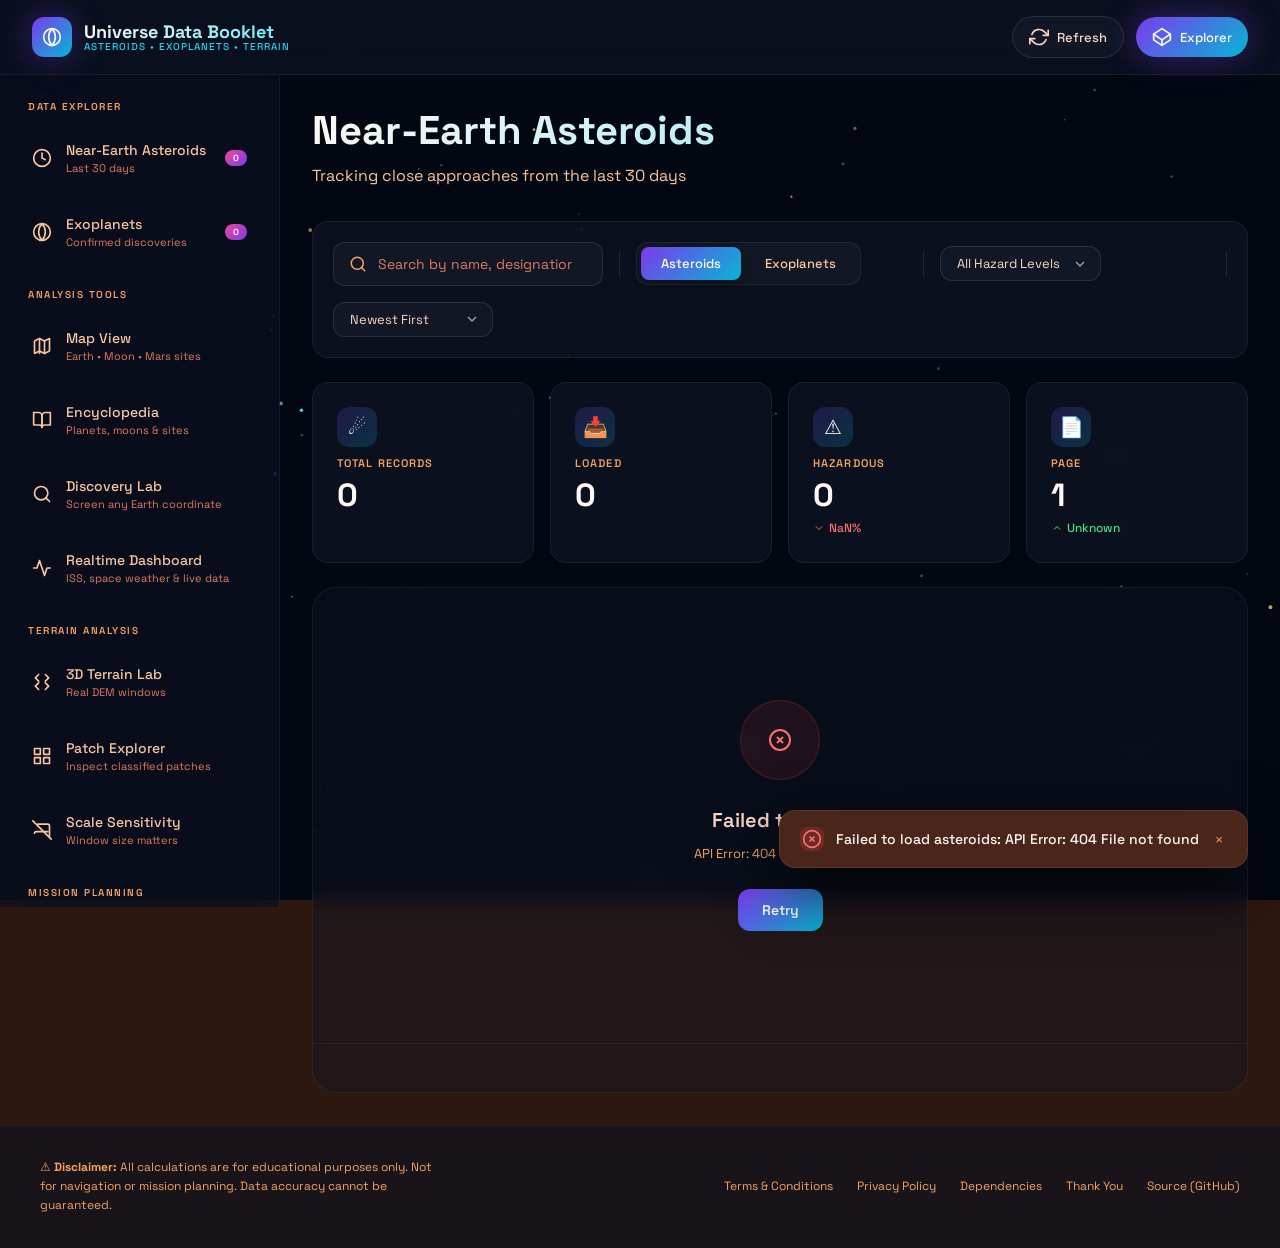
==== commit a5f2e19c: "Bug fix 01" ====
--- a/src/frontend/index.html
+++ b/src/frontend/index.html
@@ -1,5 +1,5 @@
 <!DOCTYPE html>
-<html lang="en" data-theme="dark">
+<html lang="en" data-theme="terracota">
 <head>
   <meta charset="UTF-8">
   <meta name="viewport" content="width=device-width, initial-scale=1.0">
@@ -13,6 +13,8 @@
   <script src="lib/leaflet.js"></script>
   <script src="lib/three.min.js"></script>
   <script src="lib/chart.min.js"></script>
+  <script src="js/modules/map/basemaps.js"></script>
+  <script src="js/modules/map/map-viewer.js"></script>
 </head>
 <body>
   <canvas id="stars-canvas" aria-hidden="true"></canvas>
@@ -256,9 +258,21 @@
           <div class="theme-selector">
             <span class="theme-selector-label">Theme</span>
             <div class="theme-options" role="radiogroup" aria-label="Color theme">
+              <button class="theme-option" data-theme="dark" role="radio" aria-checked="false">
+                <span class="theme-option-swatch" style="background: linear-gradient(135deg, #7c5ce6, #06b6d4);"></span>
+                <span>Dark</span>
+              </button>
+              <button class="theme-option" data-theme="light" role="radio" aria-checked="false">
+                <span class="theme-option-swatch" style="background: linear-gradient(135deg, #8f00ff, #e07a5f);"></span>
+                <span>Light</span>
+              </button>
               <button class="theme-option" data-theme="terracota" role="radio" aria-checked="true">
                 <span class="theme-option-swatch" style="background: linear-gradient(135deg, #e07a5f, #f4a261);"></span>
                 <span>Terracota</span>
+              </button>
+              <button class="theme-option" data-theme="planetary" role="radio" aria-checked="false">
+                <span class="theme-option-swatch" style="background: linear-gradient(135deg, #c9821a, #8b5a2b);"></span>
+                <span>Planetary</span>
               </button>
             </div>
           </div>
@@ -385,19 +399,22 @@
         </button>
       </header>
       <div class="modal-body">
-        <p class="modal-intro">Interactive map of catalogued landing sites across Earth, Moon, and Mars. Click markers or use the sidebar to explore terrain metrics.</p>
+        <p class="modal-intro">Interactive map of catalogued landing sites across Earth, Moon, and Mars. Click markers or use the sidebar to explore terrain metrics. Switch to <strong>Space</strong> view to explore Near-Earth Asteroids and Exoplanets.</p>
         
         <div style="display: grid; grid-template-columns: 280px 1fr; gap: 1rem; height: 500px;">
           <div style="display: flex; flex-direction: column; gap: 1rem;">
             <div style="display: flex; gap: 0.5rem; flex-wrap: wrap;" role="group" aria-label="Planetary body filters">
-              <button class="btn btn-sm" data-layer="earth" aria-pressed="true" style="background: linear-gradient(135deg, rgba(34,197,94,0.2), rgba(34,197,94,0.1)); border-color: rgba(34,197,94,0.3); color: var(--color-success-400);">● Earth</button>
-              <button class="btn btn-sm" data-layer="moon" aria-pressed="false" style="background: linear-gradient(135deg, rgba(107,114,128,0.2), rgba(107,114,128,0.1)); border-color: rgba(107,114,128,0.3); color: var(--color-space-400);">○ Moon</button>
-              <button class="btn btn-sm" data-layer="mars" aria-pressed="false" style="background: linear-gradient(135deg, rgba(239,68,68,0.2), rgba(239,68,68,0.1)); border-color: rgba(239,68,68,0.3); color: var(--color-danger-400);">▲ Mars</button>
+              <button class="btn btn-sm layer-btn" data-layer="earth" aria-pressed="true" style="background: linear-gradient(135deg, rgba(34,197,94,0.2), rgba(34,197,94,0.1)); border-color: rgba(34,197,94,0.3); color: var(--color-success-400);">● Earth</button>
+              <button class="btn btn-sm layer-btn" data-layer="moon" aria-pressed="false" style="background: linear-gradient(135deg, rgba(107,114,128,0.2), rgba(107,114,128,0.1)); border-color: rgba(107,114,128,0.3); color: var(--color-space-400);">○ Moon</button>
+              <button class="btn btn-sm layer-btn" data-layer="mars" aria-pressed="false" style="background: linear-gradient(135deg, rgba(239,68,68,0.2), rgba(239,68,68,0.1)); border-color: rgba(239,68,68,0.3); color: var(--color-danger-400);">▲ Mars</button>
+              <button class="btn btn-sm layer-btn" data-layer="space" aria-pressed="false" style="background: linear-gradient(135deg, rgba(124,58,237,0.2), rgba(168,85,247,0.2)); border-color: rgba(124,58,237,0.3); color: var(--color-nebula-400);">\ud83d\udcab Space</button>
             </div>
             
             <div style="display: flex; gap: 0.5rem; flex-wrap: wrap;">
+              <input type="search" id="map-search" class="input" placeholder="Search sites…" style="width: 100%; padding: 0.5rem; font-size: 0.75rem; border-radius: var(--radius-md); border: 1px solid rgba(255,255,255,0.08); background: rgba(255,255,255,0.03); color: var(--color-space-100);">
               <button class="btn btn-sm btn-secondary" id="map-fit">⤢ Fit All</button>
               <button class="btn btn-sm btn-secondary" id="map-tiles">◇ Basemap</button>
+              <button class="btn btn-sm btn-secondary" id="map-retry">⟳ Retry Tiles</button>
             </div>
             
             <div style="background: rgba(255,255,255,0.02); border: 1px solid rgba(255,255,255,0.04); border-radius: var(--radius-md); padding: 1rem; font-size: 0.75rem; color: var(--color-space-400); line-height: 1.6;">
@@ -415,8 +432,9 @@
             </div>
           </div>
           
-          <div style="position: relative; border-radius: var(--radius-lg); overflow: hidden; border: 1px solid rgba(255,255,255,0.06); background: #0a0f1a;">
+          <div style="position: relative; border-radius: var(--radius-lg); overflow: hidden; border: 1px solid rgba(255,255,255,0.06); background: #0a0f1a; height: 100%;">
             <div id="map" style="width: 100%; height: 100%;"></div>
+            <div id="map-status" style="position: absolute; top: 0.5rem; left: 0.5rem; font-size: 0.6875rem; color: var(--color-space-400); background: rgba(12,18,34,0.85); padding: 0.35rem 0.6rem; border-radius: var(--radius-xs); border: 1px solid rgba(255,255,255,0.06); pointer-events: none;"></div>
             <div id="map-detail" style="position: absolute; bottom: 1rem; left: 1rem; right: 1rem; background: rgba(12,18,34,0.95); backdrop-filter: blur(10px); border: 1px solid rgba(255,255,255,0.08); border-radius: var(--radius-md); padding: 1rem; transform: translateY(100%); opacity: 0; transition: var(--transition-base);">
               <div style="display: flex; justify-content: space-between; align-items: flex-start; margin-bottom: 0.75rem;">
                 <div>
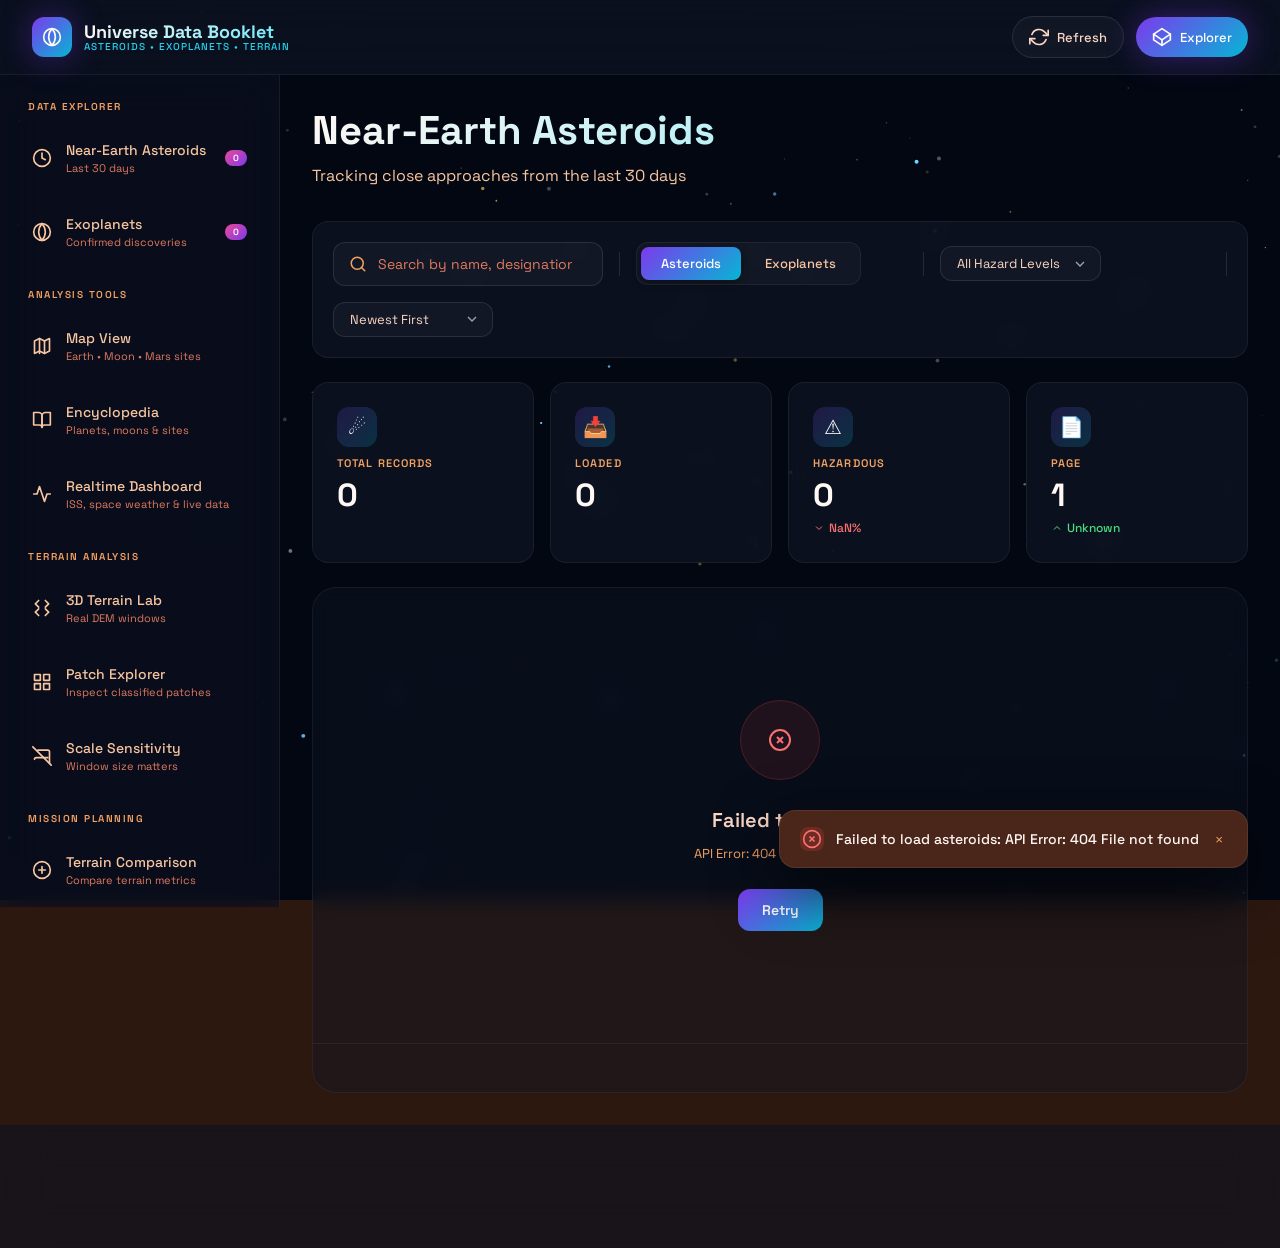
==== commit a13dcc37: "1. Remove (Only for Earth; not mars or moon) all site showing and those data from my entire reposito" ====
--- a/src/frontend/index.html
+++ b/src/frontend/index.html
@@ -124,18 +124,6 @@
               <span class="nav-item-desc">Planets, moons & sites</span>
             </div>
           </button>
-          <button class="nav-item" data-modal="discovery" role="button">
-            <span class="nav-item-icon" aria-hidden="true">
-              <svg width="20" height="20" viewBox="0 0 24 24" fill="none" stroke="currentColor" stroke-width="2" stroke-linecap="round" stroke-linejoin="round">
-                <circle cx="11" cy="11" r="8"></circle>
-                <line x1="21" y1="21" x2="16.65" y2="16.65"></line>
-              </svg>
-            </span>
-            <div class="nav-item-content">
-              <span class="nav-item-label">Discovery Lab</span>
-              <span class="nav-item-desc">Screen any Earth coordinate</span>
-            </div>
-          </button>
           <button class="nav-item" data-modal="realtime" role="button">
             <span class="nav-item-icon" aria-hidden="true">
               <svg width="20" height="20" viewBox="0 0 24 24" fill="none" stroke="currentColor" stroke-width="2" stroke-linecap="round" stroke-linejoin="round">
@@ -399,53 +387,55 @@
         </button>
       </header>
       <div class="modal-body">
-        <p class="modal-intro">Interactive map of catalogued landing sites across Earth, Moon, and Mars. Click markers or use the sidebar to explore terrain metrics. Switch to <strong>Space</strong> view to explore Near-Earth Asteroids and Exoplanets.</p>
-        
-        <div style="display: grid; grid-template-columns: 280px 1fr; gap: 1rem; height: 500px;">
+        <p class="modal-intro">Interactive 3D planetary views of <strong>Earth</strong>, <strong>Moon</strong>, and <strong>Mars</strong> as globes, plus simulated orbital space views for <strong>Near-Earth Asteroids</strong> and <strong>Exoplanets</strong>. Earth shows the planet only — no site data. Moon and Mars show landing site markers with details. Rotate to explore, zoom in/out, click landing sites for information.</p>
+        
+        <div style="display: grid; grid-template-columns: 280px 1fr; gap: 1rem; height: 520px;">
           <div style="display: flex; flex-direction: column; gap: 1rem;">
-            <div style="display: flex; gap: 0.5rem; flex-wrap: wrap;" role="group" aria-label="Planetary body filters">
+            <div style="display: flex; gap: 0.5rem; flex-wrap: wrap;" role="group" aria-label="Map layers">
               <button class="btn btn-sm layer-btn" data-layer="earth" aria-pressed="true" style="background: linear-gradient(135deg, rgba(34,197,94,0.2), rgba(34,197,94,0.1)); border-color: rgba(34,197,94,0.3); color: var(--color-success-400);">● Earth</button>
               <button class="btn btn-sm layer-btn" data-layer="moon" aria-pressed="false" style="background: linear-gradient(135deg, rgba(107,114,128,0.2), rgba(107,114,128,0.1)); border-color: rgba(107,114,128,0.3); color: var(--color-space-400);">○ Moon</button>
               <button class="btn btn-sm layer-btn" data-layer="mars" aria-pressed="false" style="background: linear-gradient(135deg, rgba(239,68,68,0.2), rgba(239,68,68,0.1)); border-color: rgba(239,68,68,0.3); color: var(--color-danger-400);">▲ Mars</button>
-              <button class="btn btn-sm layer-btn" data-layer="space" aria-pressed="false" style="background: linear-gradient(135deg, rgba(124,58,237,0.2), rgba(168,85,247,0.2)); border-color: rgba(124,58,237,0.3); color: var(--color-nebula-400);">\ud83d\udcab Space</button>
+              <button class="btn btn-sm layer-btn" data-layer="asteroids" aria-pressed="false" style="background: linear-gradient(135deg, rgba(6,182,212,0.2), rgba(20,184,166,0.1)); border-color: rgba(6,182,212,0.3); color: var(--color-aurora-400);">☄ Asteroids</button>
+              <button class="btn btn-sm layer-btn" data-layer="exoplanets" aria-pressed="false" style="background: linear-gradient(135deg, rgba(124,58,237,0.2), rgba(168,85,247,0.1)); border-color: rgba(124,58,237,0.3); color: var(--color-nebula-400);">🪐 Exoplanets</button>
+              <button class="btn btn-sm layer-btn" data-layer="space" aria-pressed="false" style="background: linear-gradient(135deg, rgba(245,158,11,0.2), rgba(251,191,36,0.1)); border-color: rgba(245,158,11,0.3); color: var(--color-solar-400);">✦ All Space</button>
             </div>
             
             <div style="display: flex; gap: 0.5rem; flex-wrap: wrap;">
-              <input type="search" id="map-search" class="input" placeholder="Search sites…" style="width: 100%; padding: 0.5rem; font-size: 0.75rem; border-radius: var(--radius-md); border: 1px solid rgba(255,255,255,0.08); background: rgba(255,255,255,0.03); color: var(--color-space-100);">
+              <input type="search" id="map-search" class="input" placeholder="Search sites/objects…" style="width: 100%; padding: 0.5rem; font-size: 0.75rem; border-radius: var(--radius-md); border: 1px solid rgba(255,255,255,0.08); background: rgba(255,255,255,0.03); color: var(--color-space-100);">
               <button class="btn btn-sm btn-secondary" id="map-fit">⤢ Fit All</button>
-              <button class="btn btn-sm btn-secondary" id="map-tiles">◇ Basemap</button>
-              <button class="btn btn-sm btn-secondary" id="map-retry">⟳ Retry Tiles</button>
             </div>
             
             <div style="background: rgba(255,255,255,0.02); border: 1px solid rgba(255,255,255,0.04); border-radius: var(--radius-md); padding: 1rem; font-size: 0.75rem; color: var(--color-space-400); line-height: 1.6;">
               <strong style="color: var(--color-space-100);">Legend</strong>
               <div style="display: flex; flex-direction: column; gap: 0.5rem; margin-top: 0.5rem;">
-                <div style="display: flex; align-items: center; gap: 0.5rem;"><span style="width: 10px; height: 10px; border-radius: 50%; background: #4E8C6E;"></span> Earth sites</div>
-                <div style="display: flex; align-items: center; gap: 0.5rem;"><span style="width: 10px; height: 10px; border-radius: 50%; background: #C9821A;"></span> Moon sites</div>
-                <div style="display: flex; align-items: center; gap: 0.5rem;"><span style="width: 10px; height: 10px; border-radius: 50%; background: #F08080;"></span> Mars sites</div>
+                <div style="display: flex; align-items: center; gap: 0.5rem;"><span style="width: 10px; height: 10px; border-radius: 50%; background: #C9821A;"></span> Moon landing sites</div>
+                <div style="display: flex; align-items: center; gap: 0.5rem;"><span style="width: 10px; height: 10px; border-radius: 50%; background: #F08080;"></span> Mars landing sites</div>
+                <div style="display: flex; align-items: center; gap: 0.5rem;"><span style="width: 10px; height: 10px; border-radius: 50%; background: #06b6d4;"></span> Asteroids (cyan=safe, red=hazardous)</div>
+                <div style="display: flex; align-items: center; gap: 0.5rem;"><span style="width: 10px; height: 10px; border-radius: 50%; background: #22c55e;"></span> Exoplanets (green=high ESI)</div>
               </div>
             </div>
             
-            <div style="flex: 1; overflow-y: auto;">
+            <div style="flex: 1; overflow-y: auto; min-height: 0;">
               <h4 style="font-size: 0.75rem; font-weight: 600; text-transform: uppercase; letter-spacing: 0.1em; color: var(--color-space-500); margin-bottom: 0.75rem;">All Sites</h4>
               <div id="map-sites-list" style="display: flex; flex-direction: column; gap: 0.5rem;"></div>
             </div>
           </div>
           
-          <div style="position: relative; border-radius: var(--radius-lg); overflow: hidden; border: 1px solid rgba(255,255,255,0.06); background: #0a0f1a; height: 100%;">
-            <div id="map" style="width: 100%; height: 100%;"></div>
-            <div id="map-status" style="position: absolute; top: 0.5rem; left: 0.5rem; font-size: 0.6875rem; color: var(--color-space-400); background: rgba(12,18,34,0.85); padding: 0.35rem 0.6rem; border-radius: var(--radius-xs); border: 1px solid rgba(255,255,255,0.06); pointer-events: none;"></div>
-            <div id="map-detail" style="position: absolute; bottom: 1rem; left: 1rem; right: 1rem; background: rgba(12,18,34,0.95); backdrop-filter: blur(10px); border: 1px solid rgba(255,255,255,0.08); border-radius: var(--radius-md); padding: 1rem; transform: translateY(100%); opacity: 0; transition: var(--transition-base);">
-              <div style="display: flex; justify-content: space-between; align-items: flex-start; margin-bottom: 0.75rem;">
-                <div>
-                  <h4 id="map-detail-name" style="font-family: var(--font-display); font-weight: 600; color: var(--color-space-50);"></h4>
-                  <p id="map-detail-body" style="font-size: 0.75rem; color: var(--color-space-400);"></p>
+            <div style="position: relative; border-radius: var(--radius-lg); overflow: hidden; border: 1px solid rgba(255,255,255,0.06); background: #0a0f1a; height: 100%;">
+              <div id="map" style="width: 100%; height: 100%;"></div>
+              <div id="map-disclaimer" style="position: absolute; bottom: 0.5rem; left: 0.5rem; right: 0.5rem; font-size: 0.65rem; color: #fbbf24; background: rgba(12,18,34,0.85); padding: 0.5rem 0.75rem; border-radius: var(--radius-xs); border: 1px solid rgba(255,255,255,0.06); pointer-events: none; display: none; line-height: 1.4;"></div>
+              <div id="map-status" style="position: absolute; top: 0.5rem; left: 0.5rem; font-size: 0.6875rem; color: var(--color-space-400); background: rgba(12,18,34,0.85); padding: 0.35rem 0.6rem; border-radius: var(--radius-xs); border: 1px solid rgba(255,255,255,0.06); pointer-events: none;"></div>
+              <div id="map-detail" style="position: absolute; bottom: 1rem; left: 1rem; right: 1rem; background: rgba(12,18,34,0.95); backdrop-filter: blur(10px); border: 1px solid rgba(255,255,255,0.08); border-radius: var(--radius-md); padding: 1rem; transform: translateY(100%); opacity: 0; transition: var(--transition-base);">
+                <div style="display: flex; justify-content: space-between; align-items: flex-start; margin-bottom: 0.75rem;">
+                  <div>
+                    <h4 id="map-detail-name" style="font-family: var(--font-display); font-weight: 600; color: var(--color-space-50);"></h4>
+                    <p id="map-detail-body" style="font-size: 0.75rem; color: var(--color-space-400);"></p>
+                  </div>
+                  <button class="btn btn-ghost btn-sm" id="map-detail-close">✕</button>
                 </div>
-                <button class="btn btn-ghost btn-sm" id="map-detail-close">✕</button>
+                <div id="map-detail-metrics" style="display: grid; grid-template-columns: repeat(2, 1fr); gap: 0.5rem; font-size: 0.75rem;"></div>
               </div>
-              <div id="map-detail-metrics" style="display: grid; grid-template-columns: repeat(2, 1fr); gap: 0.5rem; font-size: 0.75rem;"></div>
-            </div>
-          </div>
+            </div>
         </div>
       </div>
     </div>
@@ -474,94 +464,6 @@
       <div class="modal-body">
         <p class="modal-intro">Browse planets, moons, and diverse terrain candidate sites across the Solar System. Each body lists multiple regions for exploration.</p>
         <div id="encyclopedia-content" style="display: grid; grid-template-columns: repeat(auto-fill, minmax(280px, 1fr)); gap: 1rem;"></div>
-      </div>
-    </div>
-  </div>
-
-  <!-- Discovery Lab Modal -->
-  <div class="modal-overlay" id="modal-discovery" role="dialog" aria-modal="true" aria-labelledby="modal-discovery-title">
-    <div class="modal modal-wide">
-      <header class="modal-header">
-        <h2 class="modal-title" id="modal-discovery-title">
-          <span class="modal-title-icon" style="background: linear-gradient(135deg, rgba(6,182,212,0.2), rgba(20,184,166,0.2)); color: var(--color-aurora-400);">
-            <svg width="18" height="18" viewBox="0 0 24 24" fill="none" stroke="currentColor" stroke-width="2">
-              <circle cx="11" cy="11" r="8"></circle>
-              <line x1="21" y1="21" x2="16.65" y2="16.65"></line>
-            </svg>
-          </span>
-          Discovery Lab
-        </h2>
-        <button class="modal-close" aria-label="Close discovery lab">
-          <svg width="20" height="20" viewBox="0 0 24 24" fill="none" stroke="currentColor" stroke-width="2">
-            <line x1="18" y1="6" x2="6" y2="18"></line>
-            <line x1="6" y1="6" x2="18" y2="18"></line>
-          </svg>
-        </button>
-      </header>
-      <div class="modal-body">
-        <p class="modal-intro">Enter any <strong>Earth</strong> coordinate. We sample a 3×3 elevation grid from the <a href="https://open-meteo.com/en/docs/elevation-api" target="_blank" rel="noopener" style="color: var(--color-aurora-400);">Open-Meteo elevation API</a> and estimate local slope and relief <em>in your browser</em>. Results are cached to avoid repeat requests.</p>
-        
-        <div style="display: grid; grid-template-columns: 1fr 1fr; gap: 1.5rem; align-items: start;">
-          <div>
-            <h3 style="font-family: var(--font-display); font-size: 1rem; font-weight: 600; margin-bottom: 1rem; color: var(--color-space-100);">Coordinate Input</h3>
-            <div class="input-row">
-              <div class="input-group">
-                <label class="input-label" for="disc-lat">Latitude</label>
-                <input type="number" class="input" id="disc-lat" step="0.0001" placeholder="-77.6" min="-90" max="90" aria-label="Latitude in decimal degrees">
-              </div>
-              <div class="input-group">
-                <label class="input-label" for="disc-lng">Longitude</label>
-                <input type="number" class="input" id="disc-lng" step="0.0001" placeholder="162.2" min="-180" max="180" aria-label="Longitude in decimal degrees">
-              </div>
-            </div>
-            <div style="display: flex; gap: 0.75rem; margin-top: 1rem; flex-wrap: wrap;">
-              <button class="btn btn-primary" id="disc-run">
-                <svg width="16" height="16" viewBox="0 0 24 24" fill="none" stroke="currentColor" stroke-width="2">
-                  <circle cx="11" cy="11" r="8"></circle>
-                  <line x1="21" y1="21" x2="16.65" y2="16.65"></line>
-                </svg>
-                Analyze Terrain
-              </button>
-              <button class="btn btn-secondary" id="disc-random">
-                <svg width="16" height="16" viewBox="0 0 24 24" fill="none" stroke="currentColor" stroke-width="2">
-                  <polyline points="17 3 5 17 11 11 17 21"></polyline>
-                  <path d="M21 21V7a2 2 0 0 0-2-2H7"></path>
-                </svg>
-                Surprise Me
-              </button>
-            </div>
-            
-            <details style="margin-top: 1.5rem; padding: 1rem; background: rgba(255,255,255,0.02); border: 1px solid rgba(255,255,255,0.04); border-radius: var(--radius-md);">
-              <summary style="cursor: pointer; font-weight: 500; color: var(--color-space-300); display: flex; align-items: center; gap: 0.5rem;">
-                <svg width="16" height="16" viewBox="0 0 24 24" fill="none" stroke="currentColor" stroke-width="2">
-                  <circle cx="12" cy="12" r="3"></circle>
-                  <path d="M12 1v2M12 21v2M4.22 4.22l1.42 1.42M18.36 18.36l1.42 1.42M1 12h2M21 12h2M4.22 19.78l1.42-1.42M18.36 5.64l1.42-1.42"></path>
-                </svg>
-                Smart Cache Internals <span id="cache-summary" style="font-family: var(--font-mono); font-size: 0.75rem; color: var(--color-aurora-400);"></span>
-              </summary>
-              <div class="cache-grid" style="display: grid; grid-template-columns: repeat(2, 1fr); gap: 0.75rem; margin-top: 1rem; padding-top: 1rem; border-top: 1px solid rgba(255,255,255,0.06);">
-                <div><span style="color: var(--color-space-500);">Hits:</span> <strong id="cache-hits" style="font-family: var(--font-mono); color: var(--color-success-400);">0</strong></div>
-                <div><span style="color: var(--color-space-500);">Misses:</span> <strong id="cache-misses" style="font-family: var(--font-mono); color: var(--color-danger-400);">0</strong></div>
-                <div><span style="color: var(--color-space-500);">Entries:</span> <strong id="cache-entries" style="font-family: var(--font-mono); color: var(--color-nebula-400);">0</strong></div>
-                <div><span style="color: var(--color-space-500);">In-flight:</span> <strong id="cache-live" style="font-family: var(--font-mono); color: var(--color-solar-400);">0</strong></div>
-              </div>
-              <button class="btn btn-ghost btn-sm" style="margin-top: 1rem;" id="disc-cache-clear">Clear Cache</button>
-            </details>
-          </div>
-          
-          <div>
-            <h3 style="font-family: var(--font-display); font-size: 1rem; font-weight: 600; margin-bottom: 1rem; color: var(--color-space-100);">Analysis Result</h3>
-            <div id="disc-result" style="min-height: 300px; background: rgba(255,255,255,0.02); border: 1px solid rgba(255,255,255,0.04); border-radius: var(--radius-lg); padding: 1.5rem; display: flex; flex-direction: column; gap: 1rem;">
-              <div class="disc-placeholder" style="display: flex; flex-direction: column; align-items: center; justify-content: center; height: 100%; text-align: center; color: var(--color-space-500);">
-                <svg width="48" height="48" viewBox="0 0 24 24" fill="none" stroke="currentColor" stroke-width="1.5" style="margin-bottom: 1rem; opacity: 0.5;">
-                  <circle cx="11" cy="11" r="8"></circle>
-                  <line x1="21" y1="21" x2="16.65" y2="16.65"></line>
-                </svg>
-                <p style="max-width: 25ch;">Awaiting coordinates… discoveries are screened, not guessed — we only claim what open data can support.</p>
-              </div>
-            </div>
-          </div>
-        </div>
       </div>
     </div>
   </div>
--- a/src/frontend/style.css
+++ b/src/frontend/style.css
@@ -1461,6 +1461,157 @@
   border: 0;
 }
 
+.three-legend {
+  position: absolute;
+  top: 1rem;
+  right: 1rem;
+  background: rgba(12, 18, 34, 0.92);
+  backdrop-filter: blur(10px);
+  border: 1px solid rgba(255, 255, 255, 0.08);
+  border-radius: var(--radius-md);
+  padding: 0.875rem 1rem;
+  font-size: 0.7rem;
+  color: var(--color-space-300);
+  z-index: 10;
+  min-width: 180px;
+  box-shadow: var(--shadow-md);
+}
+.three-legend-item {
+  display: flex;
+  align-items: center;
+  gap: 0.5rem;
+  padding: 0.25rem 0;
+}
+.three-legend-item .dot {
+  width: 8px;
+  height: 8px;
+  border-radius: 50%;
+  flex-shrink: 0;
+}
+.three-legend-note {
+  margin-top: 0.5rem;
+  padding-top: 0.5rem;
+  border-top: 1px solid rgba(255, 255, 255, 0.06);
+  font-size: 0.625rem;
+  color: var(--color-space-500);
+  line-height: 1.4;
+}
+
+.three-tooltip {
+  position: absolute;
+  pointer-events: none;
+  background: rgba(12, 18, 34, 0.96);
+  backdrop-filter: blur(10px);
+  border: 1px solid rgba(255, 255, 255, 0.1);
+  border-radius: var(--radius-md);
+  padding: 0.75rem 1rem;
+  font-size: 0.7rem;
+  color: var(--color-space-100);
+  z-index: 20;
+  min-width: 180px;
+  max-width: 260px;
+  box-shadow: var(--shadow-lg);
+}
+.three-tt-name {
+  font-family: var(--font-display);
+  font-weight: 600;
+  font-size: 0.8125rem;
+  margin-bottom: 0.5rem;
+  color: var(--color-space-50);
+}
+.three-tt-row {
+  padding: 0.15rem 0;
+  color: var(--color-space-300);
+}
+.three-tt-row b {
+  color: var(--color-space-100);
+}
+.three-tt-hint {
+  margin-top: 0.5rem;
+  font-size: 0.6rem;
+  color: var(--color-space-500);
+  font-style: italic;
+}
+
+.three-controls {
+  position: absolute;
+  bottom: 1rem;
+  right: 1rem;
+  display: flex;
+  gap: 0.375rem;
+  z-index: 10;
+}
+.three-ctl-btn {
+  background: rgba(12, 18, 34, 0.9);
+  backdrop-filter: blur(10px);
+  border: 1px solid rgba(255, 255, 255, 0.08);
+  border-radius: var(--radius-sm);
+  padding: 0.5rem 0.75rem;
+  font-size: 0.7rem;
+  color: var(--color-space-300);
+  cursor: pointer;
+  transition: var(--transition-fast);
+}
+.three-ctl-btn:hover {
+  background: rgba(255, 255, 255, 0.08);
+  border-color: rgba(255, 255, 255, 0.2);
+  color: var(--color-space-100);
+}
+.three-ctl-btn.off {
+  opacity: 0.5;
+}
+.three-ctl-speed {
+  display: flex;
+  align-items: center;
+  padding: 0 0.5rem;
+  font-size: 0.75rem;
+  font-weight: 600;
+  color: var(--color-aurora-400);
+  font-family: var(--font-mono);
+}
+
+#map-disclaimer {
+  position: absolute;
+  bottom: 0.5rem;
+  left: 0.5rem;
+  right: 0.5rem;
+  font-size: 0.65rem;
+  color: #fbbf24;
+  background: rgba(12, 18, 34, 0.92);
+  backdrop-filter: blur(10px);
+  padding: 0.625rem 0.875rem;
+  border-radius: var(--radius-sm);
+  border: 1px solid rgba(255, 255, 255, 0.08);
+  pointer-events: none;
+  display: none;
+  line-height: 1.5;
+  z-index: 5;
+}
+#map-disclaimer strong {
+  color: #fbbf24;
+}
+
+#map-detail {
+  position: absolute;
+  bottom: 1rem;
+  left: 1rem;
+  right: 1rem;
+  background: rgba(12, 18, 34, 0.96);
+  backdrop-filter: blur(10px);
+  border: 1px solid rgba(255, 255, 255, 0.1);
+  border-radius: var(--radius-md);
+  padding: 1rem;
+  transform: translateY(100%);
+  opacity: 0;
+  transition: var(--transition-base);
+  z-index: 15;
+  box-shadow: var(--shadow-lg);
+}
+#map-detail.active {
+  transform: translateY(0);
+  opacity: 1;
+}
+
 :focus-visible {
   outline: 2px solid var(--color-nebula-500);
   outline-offset: 2px;
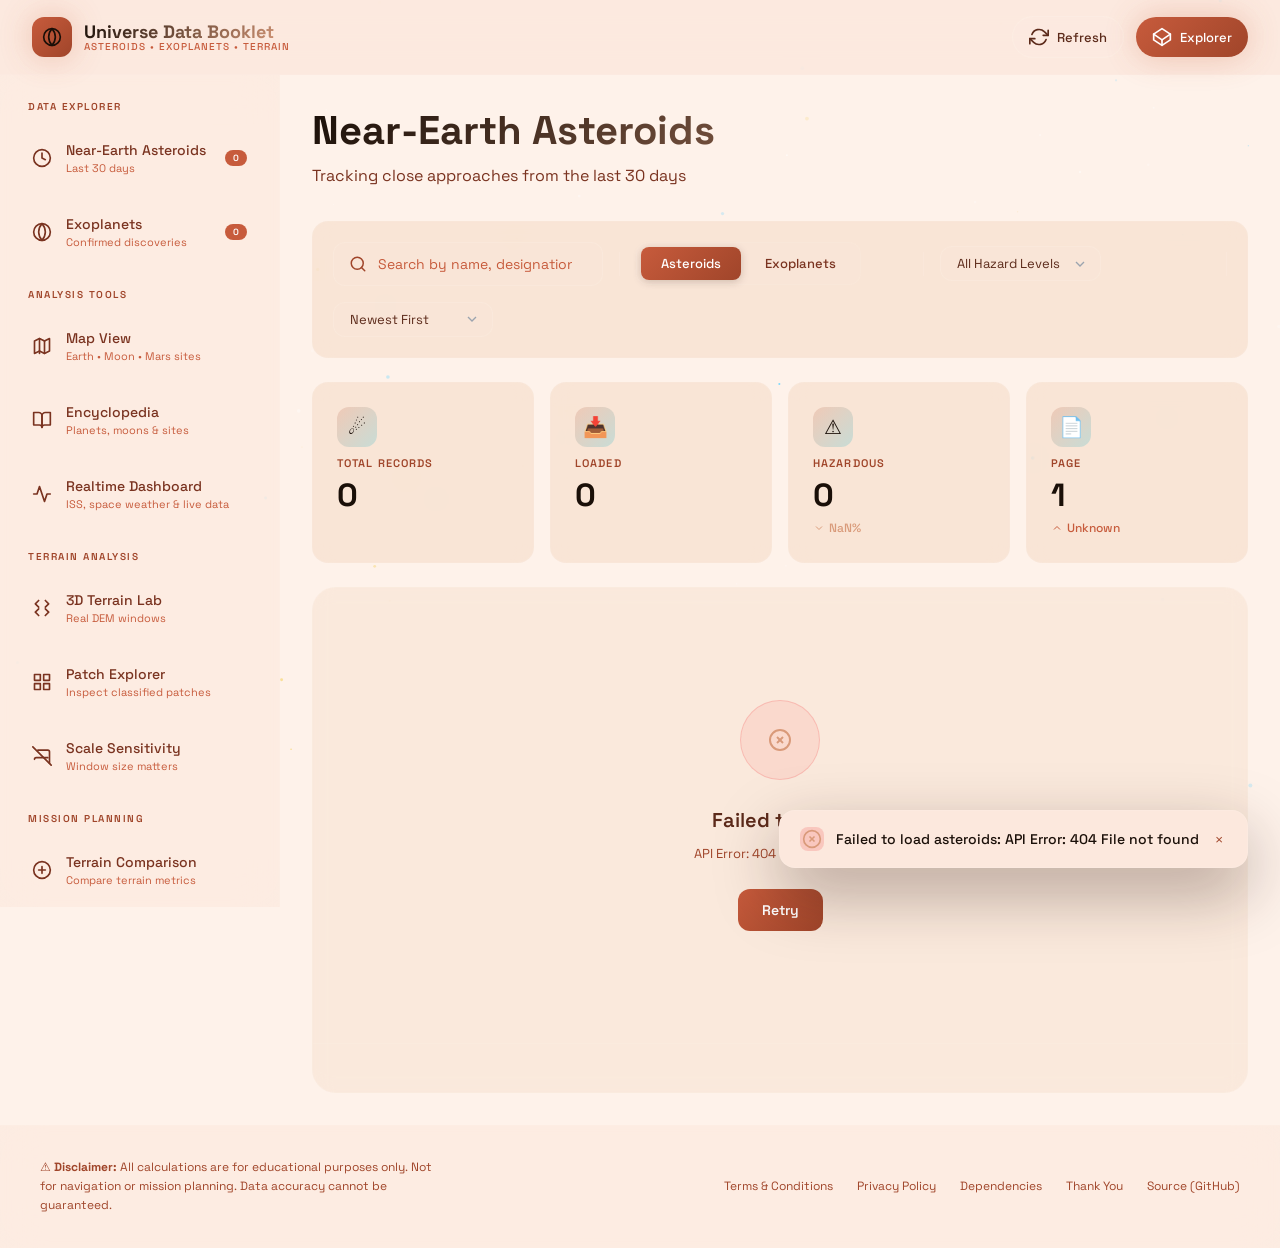
==== commit 1a089619: "Universe Data Booklet Version Base is Ready" ====
--- a/src/frontend/index.html
+++ b/src/frontend/index.html
@@ -207,7 +207,7 @@
               </svg>
             </span>
             <div class="nav-item-content">
-              <span class="nav-item-label">Explore Mission</span>
+              <span class="nav-item-label">Similarity Finder</span>
               <span class="nav-item-desc">Design a campaign</span>
             </div>
           </button>
@@ -247,11 +247,11 @@
             <span class="theme-selector-label">Theme</span>
             <div class="theme-options" role="radiogroup" aria-label="Color theme">
               <button class="theme-option" data-theme="dark" role="radio" aria-checked="false">
-                <span class="theme-option-swatch" style="background: linear-gradient(135deg, #7c5ce6, #06b6d4);"></span>
+                <span class="theme-option-swatch" style="background: linear-gradient(135deg, #e8b493, #f0c9b0);"></span>
                 <span>Dark</span>
               </button>
               <button class="theme-option" data-theme="light" role="radio" aria-checked="false">
-                <span class="theme-option-swatch" style="background: linear-gradient(135deg, #8f00ff, #e07a5f);"></span>
+                <span class="theme-option-swatch" style="background: linear-gradient(135deg, #f5dcc8, #fef2ea);"></span>
                 <span>Light</span>
               </button>
               <button class="theme-option" data-theme="terracota" role="radio" aria-checked="true">
@@ -259,7 +259,7 @@
                 <span>Terracota</span>
               </button>
               <button class="theme-option" data-theme="planetary" role="radio" aria-checked="false">
-                <span class="theme-option-swatch" style="background: linear-gradient(135deg, #c9821a, #8b5a2b);"></span>
+                <span class="theme-option-swatch" style="background: linear-gradient(135deg, #d99a7a, #c75b3c);"></span>
                 <span>Planetary</span>
               </button>
             </div>
@@ -422,8 +422,8 @@
           </div>
           
             <div style="position: relative; border-radius: var(--radius-lg); overflow: hidden; border: 1px solid rgba(255,255,255,0.06); background: #0a0f1a; height: 100%;">
-              <div id="map" style="width: 100%; height: 100%;"></div>
-              <div id="map-disclaimer" style="position: absolute; bottom: 0.5rem; left: 0.5rem; right: 0.5rem; font-size: 0.65rem; color: #fbbf24; background: rgba(12,18,34,0.85); padding: 0.5rem 0.75rem; border-radius: var(--radius-xs); border: 1px solid rgba(255,255,255,0.06); pointer-events: none; display: none; line-height: 1.4;"></div>
+              <div id="map" style="width: 100%; aspect-ratio: 1 / 1; max-width: 720px; max-height: 720px;"></div>
+              <div id="map-disclaimer" style="position: absolute; top: 0.5rem; left: 0.5rem; right: 0.5rem; font-size: 0.65rem; color: #fbbf24; background: transparent; padding: 0.25rem 0.5rem; border-radius: var(--radius-xs); pointer-events: none; display: none; line-height: 1.4; text-shadow: 0 1px 2px rgba(0,0,0,0.8);"></div>
               <div id="map-status" style="position: absolute; top: 0.5rem; left: 0.5rem; font-size: 0.6875rem; color: var(--color-space-400); background: rgba(12,18,34,0.85); padding: 0.35rem 0.6rem; border-radius: var(--radius-xs); border: 1px solid rgba(255,255,255,0.06); pointer-events: none;"></div>
               <div id="map-detail" style="position: absolute; bottom: 1rem; left: 1rem; right: 1rem; background: rgba(12,18,34,0.95); backdrop-filter: blur(10px); border: 1px solid rgba(255,255,255,0.08); border-radius: var(--radius-md); padding: 1rem; transform: translateY(100%); opacity: 0; transition: var(--transition-base);">
                 <div style="display: flex; justify-content: space-between; align-items: flex-start; margin-bottom: 0.75rem;">
@@ -498,7 +498,7 @@
         </div>
       </header>
       <div class="modal-body">
-        <p class="modal-intro">Live data from free public APIs: Open Notify (ISS, astronauts), NASA (APOD, EONET, InSight Mars weather, DONKI space weather), and USGS (earthquakes). No API keys required.</p>
+        <p class="modal-intro">Live data from free public APIs: Open Notify (ISS), NASA (EONET, InSight Mars weather, DONKI space weather), and USGS (earthquakes). No API keys required.</p>
         <div id="realtime-content" style="display: grid; grid-template-columns: repeat(auto-fit, minmax(300px, 1fr)); gap: 1rem;"></div>
       </div>
     </div>
@@ -528,6 +528,7 @@
       </header>
       <div class="modal-body">
         <p class="modal-intro">A 3 km window sampled from the local DEM and matching slope/roughness rasters. The vertical scale is exaggerated for visibility; colors show the selected metric, not suitability.</p>
+        <p class="modal-disclaimer" style="font-size: 0.85rem; color: var(--color-space-500); margin-top: 0.5rem;">⚠️ <strong>Purpose:</strong> Terrain data is provided for scientific and astronomical purposes only, to simulate environment similarity with the Moon, Mars, and Earth. Not for navigation, landing site selection, or mission planning. Elevation values are derived from public DEM sources and Open-Meteo; accuracy cannot be guaranteed.</p>
         
         <div style="display: grid; grid-template-columns: 260px 1fr; gap: 1.5rem;">
           <div style="display: flex; flex-direction: column; gap: 1.25rem;">
@@ -603,7 +604,7 @@
       <div class="modal-body">
         <p class="modal-intro">Rows come from the committed patch-comparison report. Filled-surface flags are shown as recorded so water, ice, and other zero-filled regions can be inspected rather than hidden.</p>
         
-        <div style="display: flex; gap: 1rem; flex-wrap: wrap; margin-bottom: 1rem;">
+        <div style="display: flex; gap: 1rem; flex-wrap: wrap; margin-bottom: 1rem; align-items: flex-end;">
           <div class="input-group" style="flex: 1; min-width: 200px;">
             <label class="input-label" for="patch-body">Planetary Body</label>
             <select class="input" id="patch-body" aria-label="Filter by planetary body">
@@ -621,6 +622,14 @@
               <option value="filled">Filled / Flagged</option>
             </select>
           </div>
+          <button class="btn btn-secondary" id="patch-refresh" aria-label="Refresh patch data" title="Refresh patch data" style="height: 38px;">
+            <svg width="18" height="18" viewBox="0 0 24 24" fill="none" stroke="currentColor" stroke-width="2" stroke-linecap="round" stroke-linejoin="round">
+              <path d="M23 4v6h-6"></path>
+              <path d="M1 20v-6h6"></path>
+              <path d="M3.51 9a9 9 0 0 1 14.85-3.36L23 10M1 14l4.64 4.36A9 9 0 0 0 20.49 15"></path>
+            </svg>
+            <span style="margin-left: 0.5rem;">Refresh</span>
+          </button>
         </div>
         
         <p id="patch-formulas" style="font-size: 0.75rem; color: var(--color-space-500); margin-bottom: 1rem; font-family: var(--font-mono);"><strong>Formulas:</strong> area = patch cells × pixel area; slope (Horn); roughness = max − min in 3×3 window; filled if zero fraction > 0.5.</p>
@@ -630,7 +639,7 @@
           <table class="data-table patch-table">
             <thead>
               <tr>
-                <th>Site</th><th>Body</th><th>Area km²</th><th>Slope Mean °</th><th>Centre X</th><th>Centre Y</th><th>Mean Rough m</th><th>P95 Rough m</th><th>Max Rough m</th><th>Zero Frac</th><th>Flag</th>
+                <th>Site</th><th>Body</th><th>Area km²</th><th>Slope Mean °</th><th>Centre X</th><th>Centre Y</th><th>Rough Mean m</th><th>Rough P95 m</th><th>Rough Max m</th><th>Zero Frac</th><th>Flag</th>
               </tr>
             </thead>
             <tbody id="patch-rows"></tbody>
@@ -742,7 +751,7 @@
     </div>
   </div>
 
-  <!-- Explore Mission Modal -->
+  <!-- Similarity Finder Modal -->
   <div class="modal-overlay" id="modal-planner" role="dialog" aria-modal="true" aria-labelledby="modal-planner-title">
     <div class="modal">
       <header class="modal-header">
@@ -755,9 +764,7 @@
               <line x1="3" y1="10" x2="21" y2="10"></line>
             </svg>
           </span>
-          Explore Mission
-        </h2>
-        <button class="modal-close" aria-label="Close planner">
+          Similarity Finder
           <svg width="20" height="20" viewBox="0 0 24 24" fill="none" stroke="currentColor" stroke-width="2">
             <line x1="18" y1="6" x2="6" y2="18"></line>
             <line x1="6" y1="6" x2="18" y2="18"></line>
@@ -767,22 +774,15 @@
       <div class="modal-body" id="planner-steps" style="min-height: 300px;">
       </div>
       <footer class="modal-footer">
-        <button class="btn btn-ghost" id="planner-back" disabled>← Back</button>
-        <button class="btn btn-primary" id="planner-next">Next →</button>
-        <button class="btn btn-secondary" id="planner-pdf" disabled>
-          <svg width="16" height="16" viewBox="0 0 24 24" fill="none" stroke="currentColor" stroke-width="2">
-            <path d="M21 15v4a2 2 0 0 1-2 2H5a2 2 0 0 1-2-2v-4"></path>
-            <polyline points="7 10 12 15 17 10"></polyline>
-            <line x1="12" y1="15" x2="12" y2="3"></polyline>
-          </svg>
-          Save PDF
-        </button>
+        <button class="btn btn-ghost" id="sim-back" disabled>← Back</button>
+        <button class="btn btn-primary" id="sim-next">Next →</button>
+        <button class="btn btn-secondary" id="sim-reset" disabled>Reset</button>
       </footer>
       <div id="planner-output"></div>
     </div>
   </div>
 
-  <!-- Full Comparison Modal -->
+  <!-- Similarity Finder Modal -->
   <div class="modal-overlay" id="modal-compare" role="dialog" aria-modal="true" aria-labelledby="modal-compare-title">
     <div class="modal modal-wide">
       <header class="modal-header">
--- a/src/frontend/style.css
+++ b/src/frontend/style.css
@@ -1,72 +1,77 @@
 @import url('https://fonts.googleapis.com/css2?family=Space+Grotesk:wght@300;400;500;600;700&family=JetBrains+Mono:wght@400;500;600;700&display=swap');
 
+/* Light-brown / cream / off-white palette. */
 :root {
-  --color-space-950: #030712;
-  --color-space-900: #0c1222;
-  --color-space-850: #111827;
-  --color-space-800: #1a2238;
-  --color-space-750: #1f2937;
-  --color-space-700: #2a354a;
-  --color-space-600: #374151;
-  --color-space-500: #4b5563;
-  --color-space-400: #6b7280;
-  --color-space-300: #9ca3af;
-  --color-space-200: #d1d5db;
-  --color-space-100: #e5e7eb;
-  --color-space-50: #f3f4f6;
-
-  --color-nebula-500: #7c3aed;
-  --color-nebula-400: #a855f7;
-  --color-nebula-300: #c084fc;
-  --color-nebula-200: #e9d5ff;
-  --color-nebula-100: #f5f0ff;
-
-  --color-aurora-500: #06b6d4;
-  --color-aurora-400: #22d3ee;
-  --color-aurora-300: #67e8f9;
-  --color-aurora-200: #cffafe;
-  --color-aurora-100: #ecfeff;
-
-  --color-solar-500: #f59e0b;
-  --color-solar-400: #fbbf24;
-  --color-solar-300: #fcd34d;
-  --color-solar-200: #fde68a;
-  --color-solar-100: #fef3c7;
-
-  --color-cosmic-500: #ec4899;
-  --color-cosmic-400: #f472b6;
-  --color-cosmic-300: #f9a8d4;
-  --color-cosmic-200: #fbcfe8;
-  --color-cosmic-100: #fdf2f8;
-
-  --color-void-500: #14b8a6;
-  --color-void-400: #2dd4bf;
-  --color-void-300: #5eead4;
-  --color-void-200: #99f6e4;
-  --color-void-100: #ccfbf1;
-
-  --color-danger-500: #ef4444;
-  --color-danger-400: #f87171;
-  --color-danger-300: #fca5a5;
-
-  --color-success-500: #22c55e;
-  --color-success-400: #4ade80;
-  --color-success-300: #86efac;
+  --color-space-950: #fef2ea;
+  --color-space-900: #fce8dd;
+  --color-space-850: #f5dcc8;
+  --color-space-800: #f0c9b0;
+  --color-space-750: #e8b493;
+  --color-space-700: #d99a7a;
+  --color-space-600: #c75b3c;
+  --color-space-500: #a0452a;
+  --color-space-400: #7a3320;
+  --color-space-300: #5c2a1a;
+  --color-space-200: #3d1f14;
+  --color-space-100: #2d1810;
+  --color-space-50: #1a0f08;
+
+  --color-space-900-rgb: 252, 232, 221;
+  --color-space-850-rgb: 245, 220, 200;
+  --color-space-800-rgb: 240, 201, 176;
+
+  --color-nebula-500: #c75b3c;
+  --color-nebula-400: #d99a7a;
+  --color-nebula-300: #e8b493;
+  --color-nebula-200: #f5dcc8;
+  --color-nebula-100: #fef2ea;
+
+  --color-aurora-500: #a0452a;
+  --color-aurora-400: #c75b3c;
+  --color-aurora-300: #d99a7a;
+  --color-aurora-200: #e8b493;
+  --color-aurora-100: #f5dcc8;
+
+  --color-solar-500: #d99a7a;
+  --color-solar-400: #e8b493;
+  --color-solar-300: #f0c9b0;
+  --color-solar-200: #f5dcc8;
+  --color-solar-100: #fef2ea;
+
+  --color-cosmic-500: #c75b3c;
+  --color-cosmic-400: #d99a7a;
+  --color-cosmic-300: #e8b493;
+  --color-cosmic-200: #f0c9b0;
+  --color-cosmic-100: #f5dcc8;
+
+  --color-void-500: #a0452a;
+  --color-void-400: #c75b3c;
+  --color-void-300: #d99a7a;
+  --color-void-200: #e8b493;
+  --color-void-100: #f0c9b0;
+
+  --color-danger-500: #c75b3c;
+  --color-danger-400: #d99a7a;
+  --color-danger-300: #e8b493;
+
+  --color-success-500: #a0452a;
+  --color-success-400: #c75b3c;
+  --color-success-300: #d99a7a;
 
   --font-display: 'Space Grotesk', system-ui, sans-serif;
   --font-mono: 'JetBrains Mono', monospace;
   --font-ui: 'Space Grotesk', system-ui, sans-serif;
 
-  --shadow-xs: 0 1px 2px rgba(0, 0, 0, 0.3);
-  --shadow-sm: 0 2px 8px rgba(0, 0, 0, 0.4);
-  --shadow-md: 0 8px 24px rgba(0, 0, 0, 0.5);
-  --shadow-lg: 0 16px 48px rgba(0, 0, 0, 0.6);
-  --shadow-xl: 0 24px 64px rgba(0, 0, 0, 0.7);
-  --shadow-glow-nebula: 0 0 32px rgba(124, 58, 237, 0.4);
-  --shadow-glow-aurora: 0 0 32px rgba(6, 182, 212, 0.4);
-  --shadow-glow-solar: 0 0 32px rgba(245, 158, 11, 0.4);
-  --shadow-glow-cosmic: 0 0 32px rgba(236, 72, 153, 0.4);
-  --shadow-glow-void: 0 0 32px rgba(20, 184, 166, 0.4);
+  --shadow-xs: 0 1px 2px rgba(45, 24, 16, 0.15);
+  --shadow-sm: 0 2px 8px rgba(45, 24, 16, 0.2);
+  --shadow-md: 0 8px 24px rgba(45, 24, 16, 0.25);
+  --shadow-lg: 0 16px 48px rgba(45, 24, 16, 0.3);
+  --shadow-xl: 0 24px 64px rgba(45, 24, 16, 0.35);
+  --shadow-glow-nebula: 0 0 32px rgba(199, 91, 60, 0.3);
+  --shadow-glow-aurora: 0 0 32px rgba(160, 69, 42, 0.3);
+  --shadow-glow-solar: 0 0 32px rgba(217, 154, 122, 0.3);
+  --shadow-glow-cosmic: 0 0 32px rgba(199, 91, 60, 0.3);
+  --shadow-glow-void: 0 0 32px rgba(160, 69, 42, 0.3);
 
   --radius-xs: 4px;
   --radius-sm: 8px;
@@ -88,38 +93,11 @@
   --z-modal: 400;
   --z-toast: 500;
   --z-tooltip: 600;
-}
-
-[data-theme="light"] {
-  --color-space-950: #f8fafc;
-  --color-space-900: #f1f5f9;
-  --color-space-850: #e2e8f0;
-  --color-space-800: #cbd5e1;
-  --color-space-750: #94a3b8;
-  --color-space-700: #64748b;
-  --color-space-600: #475569;
-  --color-space-500: #334155;
-  --color-space-400: #1e293b;
-  --color-space-300: #0f172a;
-  --color-space-200: #0c1222;
-  --color-space-100: #080f1a;
-  --color-space-50: #030712;
-}
-
-[data-theme="terracota"] {
-  --color-space-950: #2d1810;
-  --color-space-900: #4a251a;
-  --color-space-850: #6b3a2a;
-  --color-space-800: #8c4c3c;
-  --color-space-750: #ad5e4c;
-  --color-space-700: #cf705c;
-  --color-space-600: #e07a5f;
-  --color-space-500: #f4a261;
-  --color-space-400: #f7c5a0;
-  --color-space-300: #fad6c4;
-  --color-space-200: #fce8dd;
-  --color-space-100: #fef2ea;
-  --color-space-50: #fff8f4;
+
+  /* Background glow layers (body::before). Warm terracotta-cream. */
+  --bg-grad-a: rgba(224, 122, 95, 0.15);
+  --bg-grad-b: rgba(244, 162, 97, 0.12);
+  --bg-grad-c: rgba(201, 130, 26, 0.08);
 }
 
 *, *::before, *::after {
@@ -159,9 +137,9 @@
   position: fixed;
   inset: 0;
   background: 
-    radial-gradient(ellipse 80% 50% at 20% 0%, rgba(124, 58, 237, 0.15) 0%, transparent 50%),
-    radial-gradient(ellipse 60% 40% at 80% 100%, rgba(6, 182, 212, 0.12) 0%, transparent 50%),
-    radial-gradient(ellipse 40% 30% at 50% 50%, rgba(20, 184, 166, 0.08) 0%, transparent 50%);
+    radial-gradient(ellipse 80% 50% at 20% 0%, var(--bg-grad-a) 0%, transparent 50%),
+    radial-gradient(ellipse 60% 40% at 80% 100%, var(--bg-grad-b) 0%, transparent 50%),
+    radial-gradient(ellipse 40% 30% at 50% 50%, var(--bg-grad-c) 0%, transparent 50%);
   pointer-events: none;
   z-index: var(--z-bg);
 }
@@ -190,7 +168,7 @@
   justify-content: space-between;
   gap: 1rem;
   padding: 1rem 2rem;
-  background: rgba(var(--color-space-900-rgb, 12, 18, 34), 0.85);
+  background: rgba(var(--color-space-900-rgb), 0.85);
   backdrop-filter: blur(20px);
   -webkit-backdrop-filter: blur(20px);
   border-bottom: 1px solid rgba(255, 255, 255, 0.06);
@@ -198,7 +176,7 @@
 }
 
 .navbar.scrolled {
-  background: rgba(var(--color-space-900-rgb, 12, 18, 34), 0.95);
+  background: rgba(var(--color-space-900-rgb), 0.95);
   border-bottom-color: rgba(255, 255, 255, 0.1);
   box-shadow: var(--shadow-md);
 }
@@ -312,7 +290,7 @@
   top: 68px;
   height: calc(100vh - 68px);
   overflow-y: auto;
-  background: rgba(var(--color-space-900-rgb, 12, 18, 34), 0.6);
+  background: rgba(var(--color-space-900-rgb), 0.6);
   backdrop-filter: blur(20px);
   border-right: 1px solid rgba(255, 255, 255, 0.06);
   padding: 1.5rem 1rem;
@@ -390,7 +368,7 @@
 }
 
 .nav-item.active {
-  background: rgba(124, 58, 237, 0.15);
+  background: rgba(199, 91, 60, 0.15);
   color: var(--color-nebula-300);
 }
 
@@ -494,7 +472,7 @@
 
 .theme-option.active {
   border-color: var(--color-nebula-500);
-  background: rgba(124, 58, 237, 0.2);
+  background: rgba(199, 91, 60, 0.2);
   color: var(--color-nebula-300);
 }
 
@@ -551,7 +529,7 @@
   align-items: center;
   gap: 1rem;
   padding: 1.25rem;
-  background: rgba(var(--color-space-850-rgb, 17, 24, 39), 0.6);
+  background: rgba(var(--color-space-850-rgb), 0.6);
   backdrop-filter: blur(10px);
   border: 1px solid rgba(255, 255, 255, 0.06);
   border-radius: var(--radius-lg);
@@ -595,7 +573,7 @@
 .search-input:focus {
   outline: none;
   border-color: var(--color-nebula-500);
-  box-shadow: 0 0 0 3px rgba(124, 58, 237, 0.2);
+  box-shadow: 0 0 0 3px rgba(199, 91, 60, 0.2);
   background: rgba(255, 255, 255, 0.05);
 }
 
@@ -662,7 +640,7 @@
 .filter-select:focus {
   outline: none;
   border-color: var(--color-nebula-500);
-  box-shadow: 0 0 0 3px rgba(124, 58, 237, 0.2);
+  box-shadow: 0 0 0 3px rgba(199, 91, 60, 0.2);
 }
 
 .stats-grid {
@@ -678,7 +656,7 @@
   flex-direction: column;
   gap: 0.5rem;
   padding: 1.5rem;
-  background: rgba(var(--color-space-850-rgb, 17, 24, 39), 0.6);
+  background: rgba(var(--color-space-850-rgb), 0.6);
   backdrop-filter: blur(10px);
   border: 1px solid rgba(255, 255, 255, 0.06);
   border-radius: var(--radius-lg);
@@ -715,7 +693,7 @@
   align-items: center;
   justify-content: center;
   font-size: 1.25rem;
-  background: linear-gradient(135deg, rgba(124, 58, 237, 0.2), rgba(6, 182, 212, 0.2));
+  background: linear-gradient(135deg, rgba(199, 91, 60, 0.2), rgba(6, 182, 212, 0.2));
 }
 
 .stat-card-content {
@@ -752,7 +730,7 @@
 .stat-card-trend.negative { color: var(--color-danger-400); }
 
 .data-panel {
-  background: rgba(var(--color-space-850-rgb, 17, 24, 39), 0.4);
+  background: rgba(var(--color-space-850-rgb), 0.4);
   backdrop-filter: blur(10px);
   border: 1px solid rgba(255, 255, 255, 0.06);
   border-radius: var(--radius-xl);
@@ -799,7 +777,7 @@
 }
 
 .data-table tbody tr:hover {
-  background: rgba(124, 58, 237, 0.05);
+  background: rgba(199, 91, 60, 0.05);
 }
 
 .data-table tbody tr:last-child td { border-bottom: none; }
@@ -990,7 +968,7 @@
   align-items: center;
   justify-content: center;
   padding: 1.5rem;
-  background: rgba(3, 7, 18, 0.85);
+  background: rgba(252, 232, 221, 0.85);
   backdrop-filter: blur(8px);
   opacity: 0;
   visibility: hidden;
@@ -1194,7 +1172,7 @@
 .input:focus {
   outline: none;
   border-color: var(--color-nebula-500);
-  box-shadow: 0 0 0 3px rgba(124, 58, 237, 0.2);
+  box-shadow: 0 0 0 3px rgba(199, 91, 60, 0.2);
   background: rgba(255, 255, 255, 0.05);
 }
 
@@ -1227,7 +1205,7 @@
   font-size: 0.8125rem;
   font-weight: 600;
   color: var(--color-nebula-300);
-  background: rgba(124, 58, 237, 0.15);
+  background: rgba(199, 91, 60, 0.15);
   padding: 0.125rem 0.5rem;
   border-radius: var(--radius-sm);
   min-width: 50px;
@@ -1340,7 +1318,7 @@
 .footer {
   padding: 2rem;
   border-top: 1px solid rgba(255, 255, 255, 0.06);
-  background: rgba(var(--color-space-900-rgb, 12, 18, 34), 0.6);
+  background: rgba(var(--color-space-900-rgb), 0.6);
   backdrop-filter: blur(20px);
 }
 
@@ -1395,7 +1373,7 @@
   position: fixed;
   inset: 0;
   z-index: var(--z-modal-backdrop);
-  background: rgba(3, 7, 18, 0.6);
+  background: rgba(252, 232, 221, 0.6);
   backdrop-filter: blur(4px);
   opacity: 0;
   transition: var(--transition-base);
@@ -1465,7 +1443,7 @@
   position: absolute;
   top: 1rem;
   right: 1rem;
-  background: rgba(12, 18, 34, 0.92);
+  background: rgba(245, 220, 200, 0.92);
   backdrop-filter: blur(10px);
   border: 1px solid rgba(255, 255, 255, 0.08);
   border-radius: var(--radius-md);
@@ -1500,7 +1478,7 @@
 .three-tooltip {
   position: absolute;
   pointer-events: none;
-  background: rgba(12, 18, 34, 0.96);
+  background: rgba(245, 220, 200, 0.96);
   backdrop-filter: blur(10px);
   border: 1px solid rgba(255, 255, 255, 0.1);
   border-radius: var(--radius-md);
@@ -1542,7 +1520,7 @@
   z-index: 10;
 }
 .three-ctl-btn {
-  background: rgba(12, 18, 34, 0.9);
+  background: rgba(245, 220, 200, 0.9);
   backdrop-filter: blur(10px);
   border: 1px solid rgba(255, 255, 255, 0.08);
   border-radius: var(--radius-sm);
@@ -1572,12 +1550,12 @@
 
 #map-disclaimer {
   position: absolute;
-  bottom: 0.5rem;
+  top: 0.5rem;
   left: 0.5rem;
   right: 0.5rem;
   font-size: 0.65rem;
   color: #fbbf24;
-  background: rgba(12, 18, 34, 0.92);
+  background: rgba(245, 220, 200, 0.92);
   backdrop-filter: blur(10px);
   padding: 0.625rem 0.875rem;
   border-radius: var(--radius-sm);
@@ -1596,7 +1574,7 @@
   bottom: 1rem;
   left: 1rem;
   right: 1rem;
-  background: rgba(12, 18, 34, 0.96);
+  background: rgba(245, 220, 200, 0.96);
   backdrop-filter: blur(10px);
   border: 1px solid rgba(255, 255, 255, 0.1);
   border-radius: var(--radius-md);
@@ -1618,6 +1596,6 @@
 }
 
 ::selection {
-  background: rgba(124, 58, 237, 0.3);
+  background: rgba(199, 91, 60, 0.3);
   color: var(--color-space-50);
 }
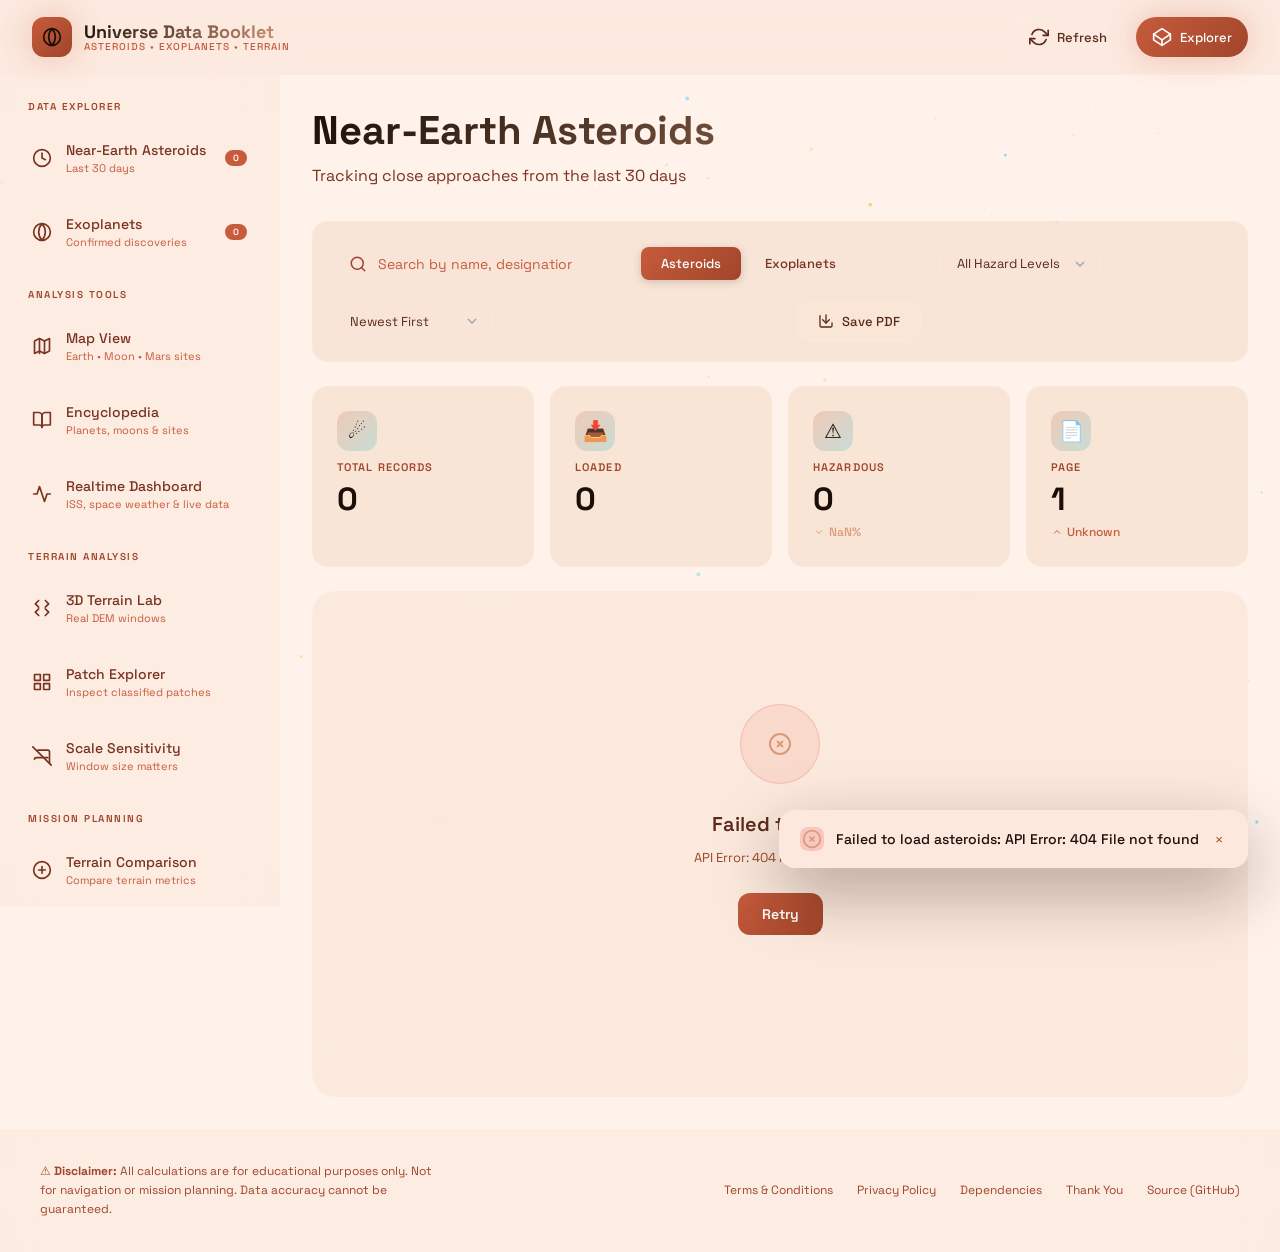
==== commit 62ed0ed3: "Update, Bug Fix, Changes and Conditions Ful-filled" ====
--- a/src/frontend/index.html
+++ b/src/frontend/index.html
@@ -321,6 +321,19 @@
               <option value="velocity-asc">Slowest First</option>
             </select>
           </div>
+          
+          <div class="toolbar-divider" aria-hidden="true"></div>
+          
+          <div class="toolbar-group">
+            <button class="btn btn-secondary" id="btn-save-pdf" aria-label="Save current table as PDF" title="Save as PDF">
+              <svg width="16" height="16" viewBox="0 0 24 24" fill="none" stroke="currentColor" stroke-width="2" stroke-linecap="round" stroke-linejoin="round" aria-hidden="true">
+                <path d="M21 15v4a2 2 0 0 1-2 2H5a2 2 0 0 1-2-2V4"></path>
+                <polyline points="7 10 12 15 17 10"></polyline>
+                <line x1="12" y1="15" x2="12" y2="3"></line>
+              </svg>
+              <span>Save PDF</span>
+            </button>
+          </div>
         </div>
         
         <div class="stats-grid" id="stats-grid" aria-label="Statistics">
@@ -989,6 +1002,9 @@
     </div>
   </div>
 
+  <script src="lib/jspdf.min.js"></script>
+  <script src="lib/jspdf.autotable.min.js"></script>
+  <script src="js/pdf.js"></script>
   <script type="module" src="app.js"></script>
 </body>
 </html>
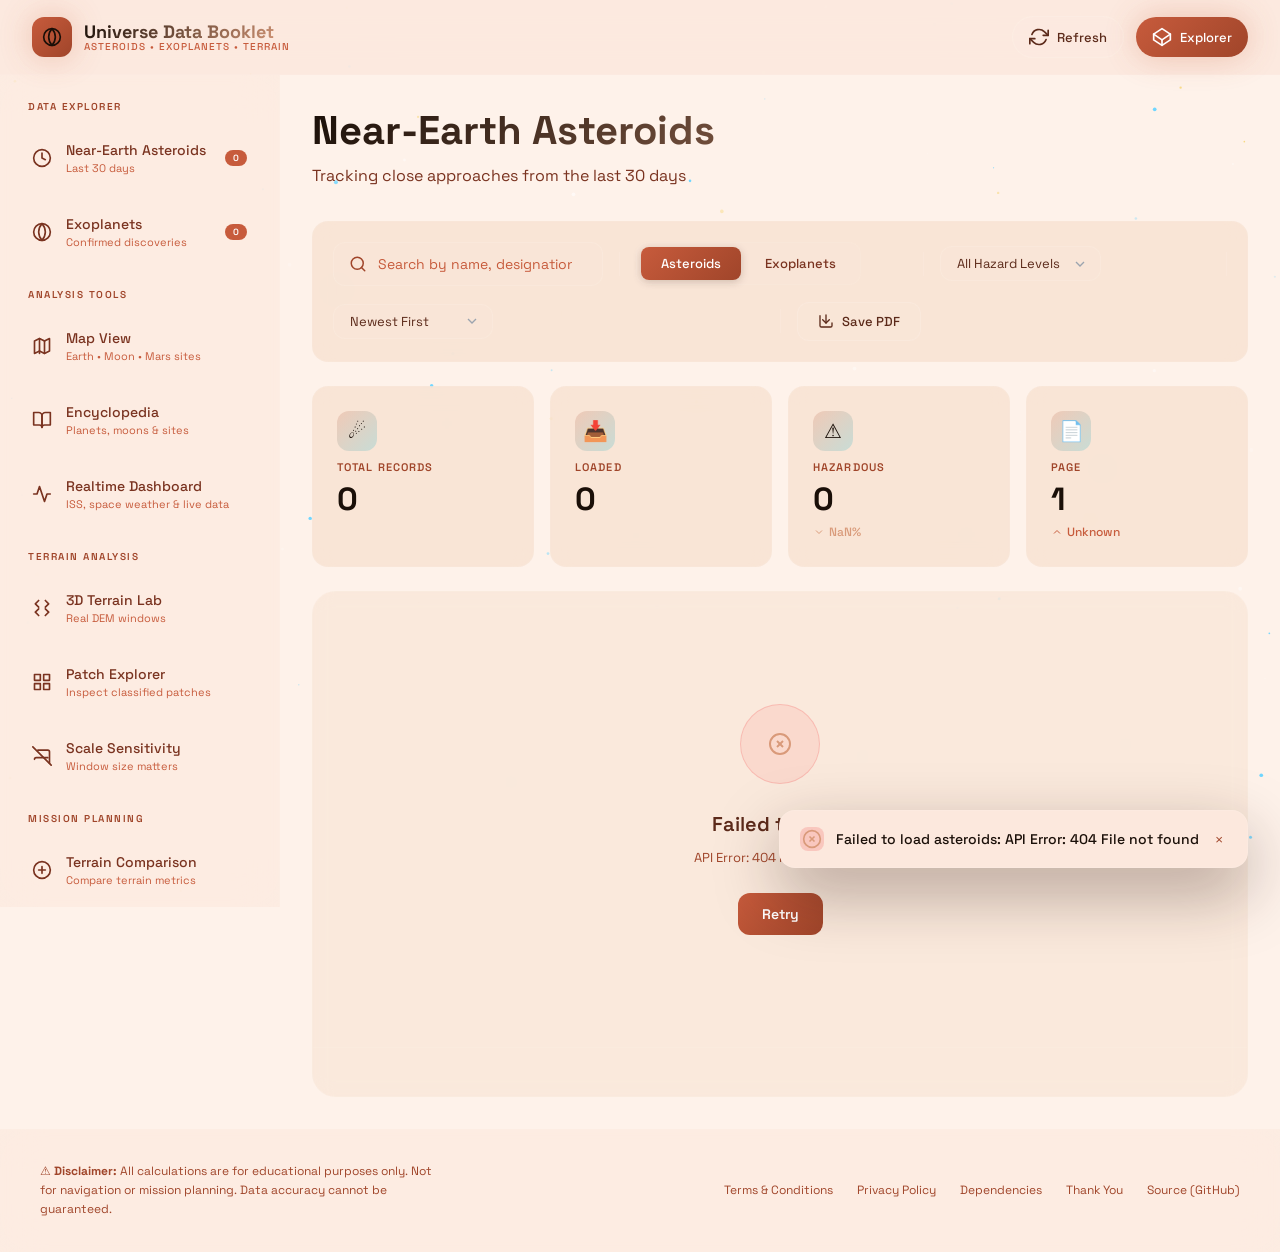
==== commit daa3e5da: "added" ====
--- a/src/frontend/index.html
+++ b/src/frontend/index.html
@@ -269,6 +269,9 @@
             <a href="/dependencies" class="footer-link" style="text-align: center; padding: 0.5rem;">Dependencies</a>
             <a href="/thank-you" class="footer-link" style="text-align: center; padding: 0.5rem;">Thank You</a>
             <a href="https://github.com/MDSUWasi/Universe-Data-Booklet" class="footer-link" target="_blank" rel="noopener" style="text-align: center; padding: 0.5rem;">Source on GitHub</a>
+            <br>
+            <p>If there any problem with the website, please let me know and give a chance to fix that.</p>
+            <p>My contacts are available on my website <a href="https://mdsuwasi.github.io/SUWasi/" target="_blank" rel="noopener">Website</a> and also on GitHub Profile at <a href="https://github.com/MDSUWasi" target="_blank" rel="noopener">GitHub</a></p>
           </div>
         </div>
 </aside>
